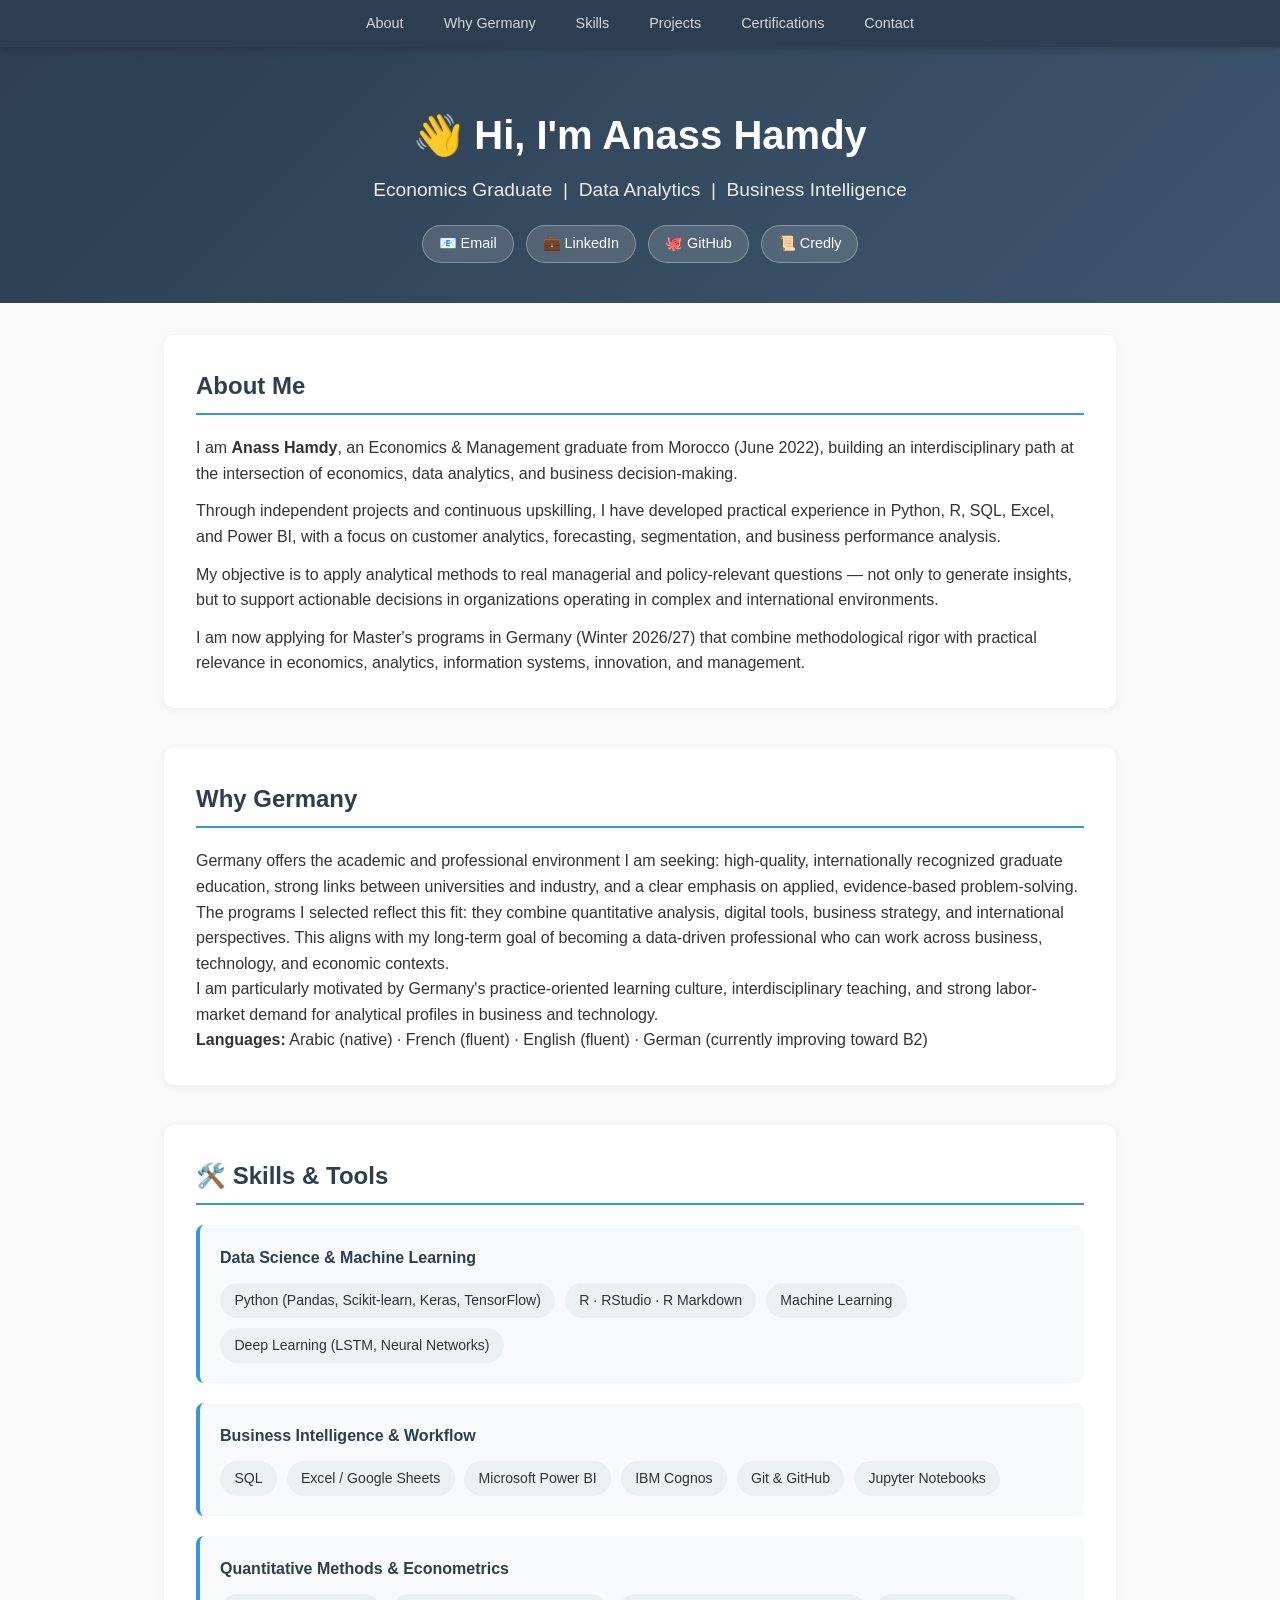
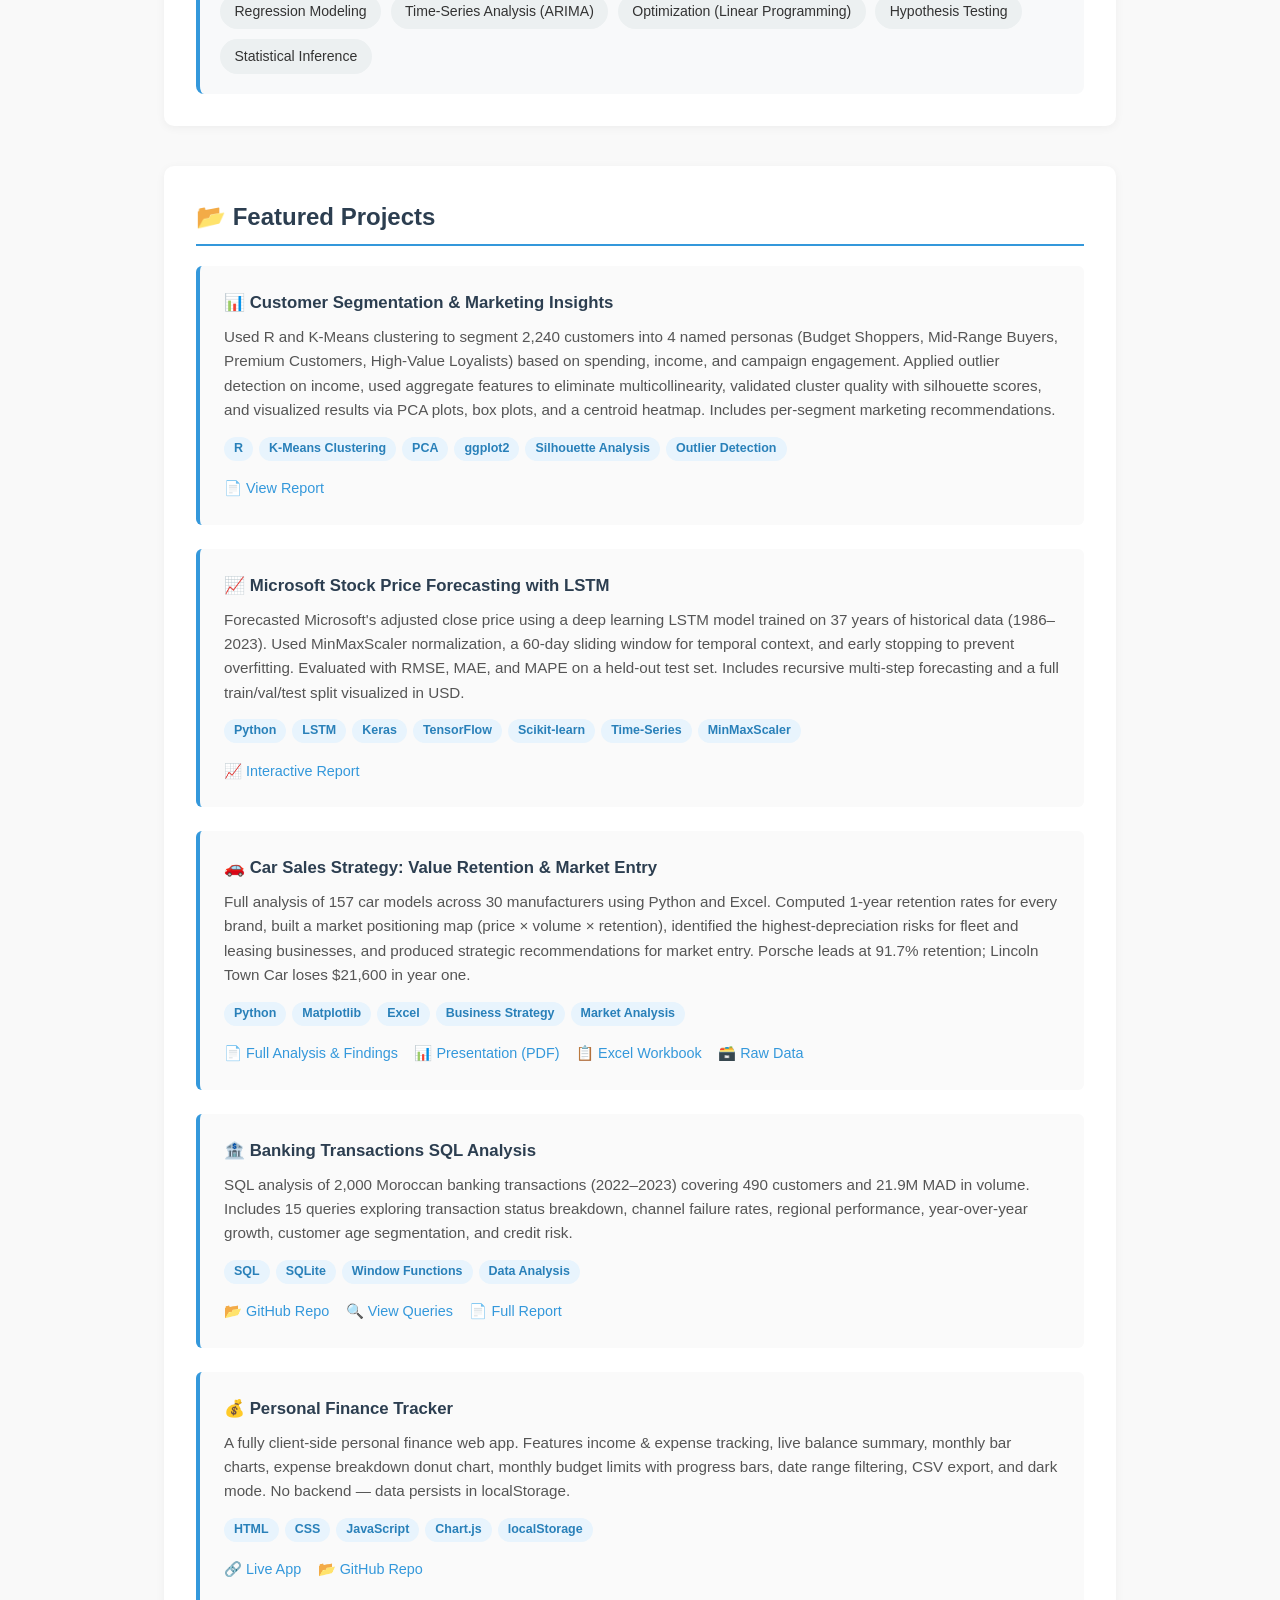
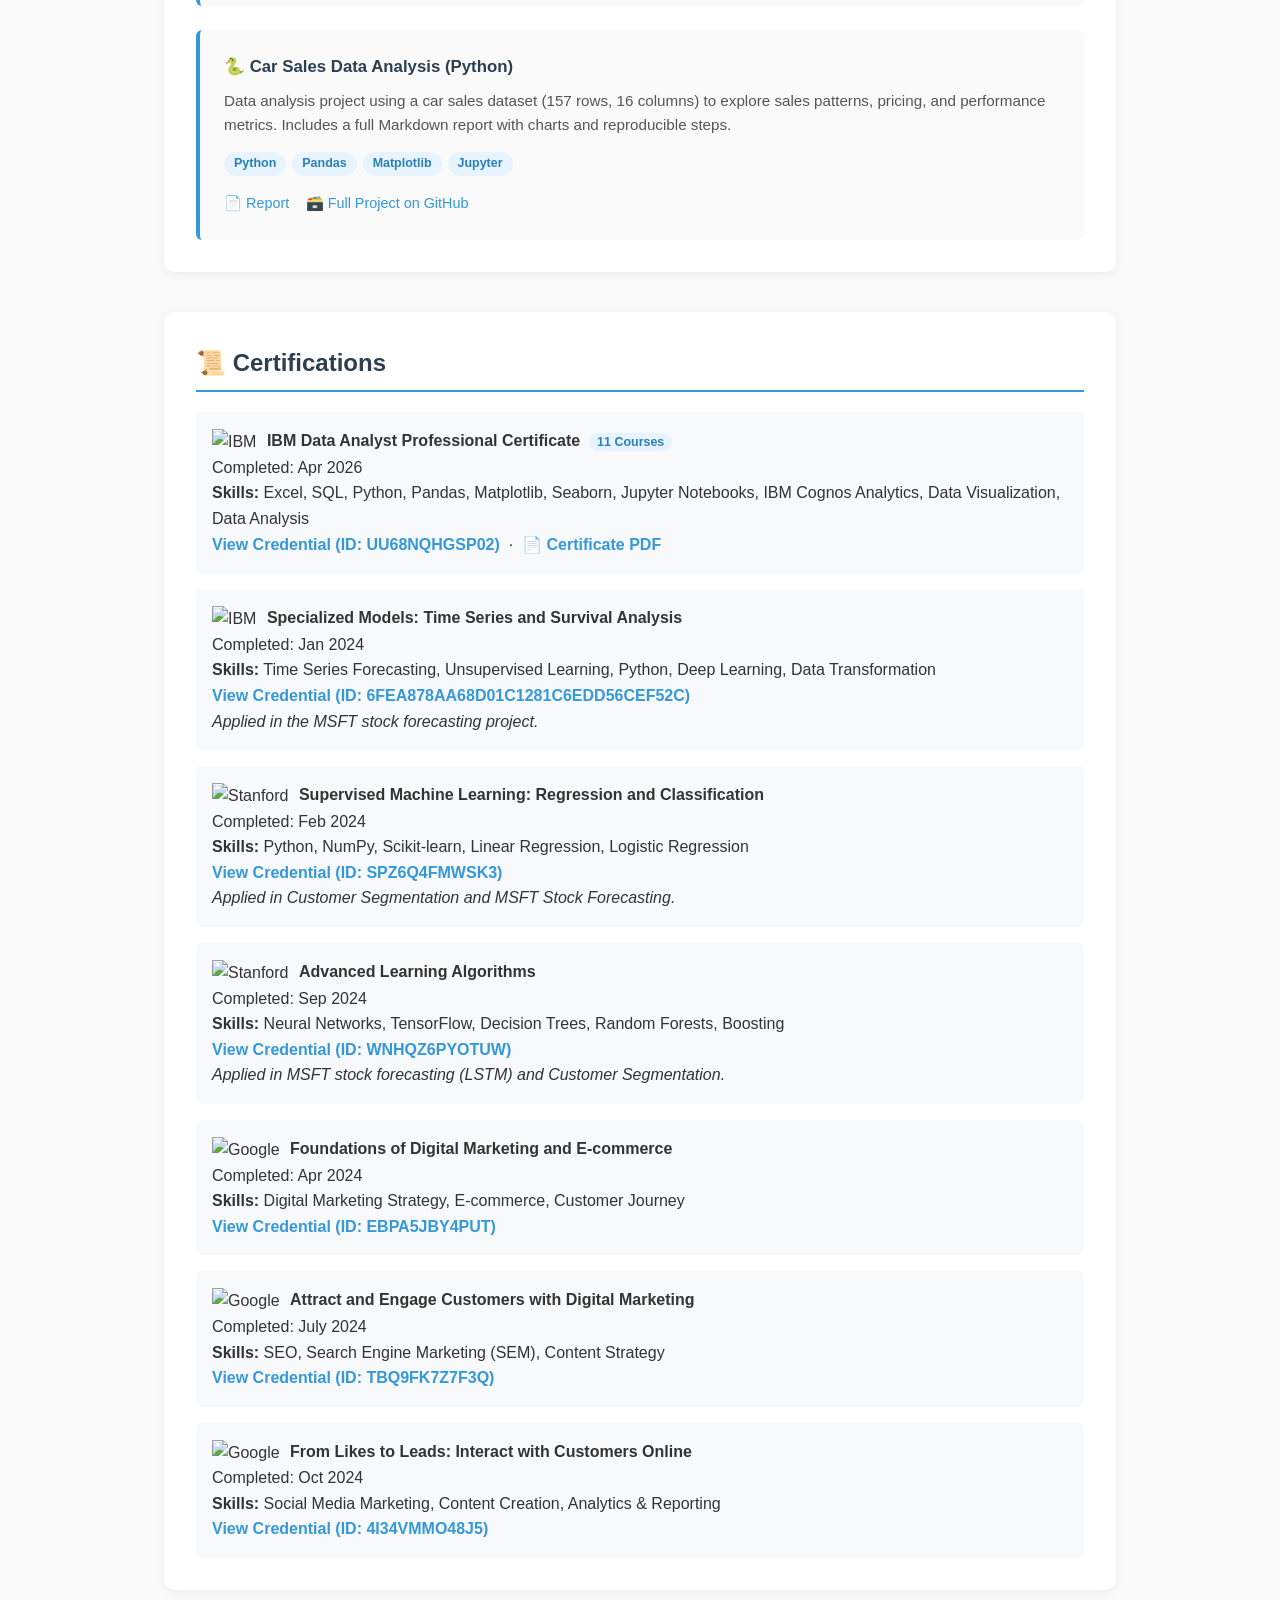
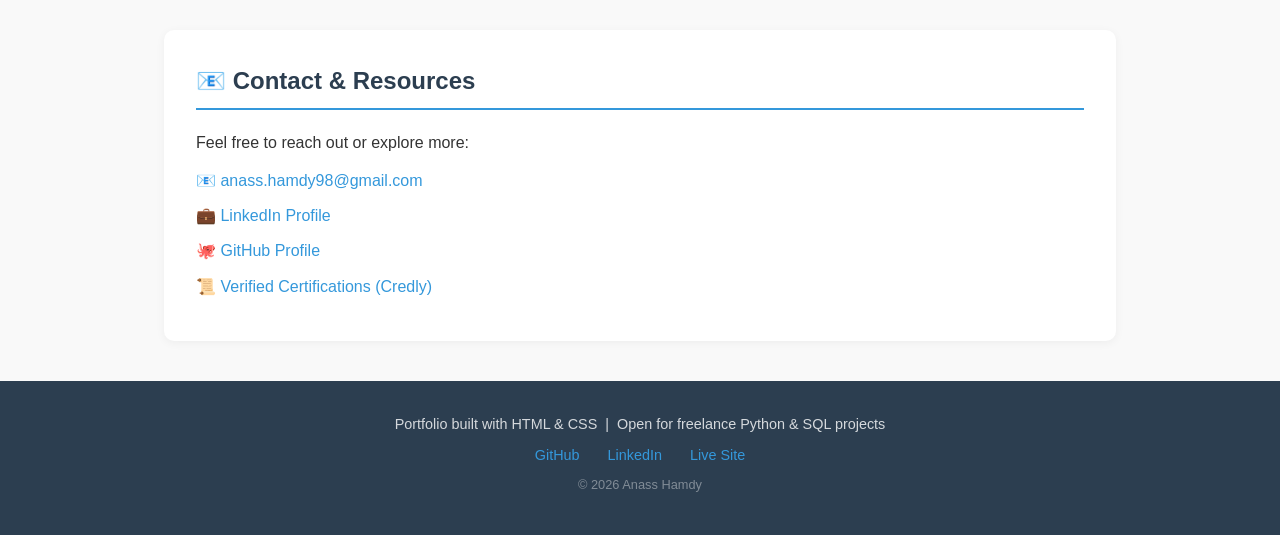
==== index.html @ fa94d21e "Add files via upload" ====
<!DOCTYPE html>
<html lang="en">
<head>
  <meta charset="UTF-8" />
  <meta name="viewport" content="width=device-width, initial-scale=1.0" />
  <title>Anass Hamdy | Data Analytics Portfolio</title>
  <style>
    :root {
      --primary: #2c3e50;
      --secondary: #3498db;
      --light: #ecf0f1;
      --dark: #2c3e50;
      --accent: #e74c3c;
    }

    * { margin: 0; padding: 0; box-sizing: border-box; }

    body {
      font-family: 'Segoe UI', Tahoma, Geneva, Verdana, sans-serif;
      line-height: 1.6;
      color: #333;
      background-color: #f9f9f9;
    }

    /* ── Navbar ── */
    nav {
      position: sticky;
      top: 0;
      z-index: 100;
      background: var(--primary);
      display: flex;
      justify-content: center;
      gap: 0;
      box-shadow: 0 2px 8px rgba(0,0,0,0.2);
    }

    nav a {
      color: rgba(255,255,255,0.8);
      text-decoration: none;
      padding: 0.75rem 1.25rem;
      font-size: 0.9rem;
      font-weight: 500;
      transition: background 0.2s, color 0.2s;
    }

    nav a:hover {
      background: rgba(255,255,255,0.1);
      color: white;
    }

    @media (max-width: 600px) {
      nav { flex-wrap: wrap; }
      nav a { padding: 0.6rem 0.85rem; font-size: 0.82rem; }
    }

    /* ── Header ── */
    header {
      background: linear-gradient(135deg, #2c3e50, #3d566e);
      color: white;
      text-align: center;
      padding: 3.5rem 1rem 2.5rem;
    }

    header h1 { font-size: 2.5rem; margin-bottom: 0.5rem; }
    header .subtitle { font-size: 1.2rem; opacity: 0.9; margin-bottom: 1.2rem; }

    .header-links { display: flex; justify-content: center; gap: 12px; flex-wrap: wrap; }

    .header-links a {
      color: white;
      text-decoration: none;
      background: rgba(255,255,255,0.15);
      border: 1px solid rgba(255,255,255,0.3);
      padding: 0.4rem 1rem;
      border-radius: 20px;
      font-size: 0.9rem;
      transition: background 0.2s;
    }

    .header-links a:hover { background: rgba(255,255,255,0.28); }

    /* ── Layout ── */
    .container {
      max-width: 1000px;
      margin: 2rem auto;
      padding: 0 1.5rem;
    }

    section {
      margin-bottom: 2.5rem;
      padding: 2rem;
      background: white;
      border-radius: 10px;
      box-shadow: 0 2px 10px rgba(0,0,0,0.05);
    }

    h2 {
      color: var(--primary);
      border-bottom: 2px solid var(--secondary);
      padding-bottom: 0.5rem;
      margin-bottom: 1.25rem;
    }

    /* ── About ── */
    #about p { margin-bottom: 0.75rem; }
    #about p:last-child { margin-bottom: 0; }

    /* ── Skills ── */
    .skill-category {
      margin-bottom: 1.25rem;
      padding: 1.25rem;
      background: #f8f9fa;
      border-radius: 8px;
      border-left: 4px solid var(--secondary);
    }

    .skill-category:last-child { margin-bottom: 0; }

    .skill-category h3 {
      color: var(--dark);
      margin-bottom: 0.75rem;
      font-size: 1rem;
    }

    .skills { display: flex; flex-wrap: wrap; gap: 0.6rem; }

    .skill-tag {
      background: var(--light);
      padding: 0.4rem 0.9rem;
      border-radius: 20px;
      font-size: 0.88rem;
      font-weight: 500;
    }

    /* ── Project Cards ── */
    .project-card {
      background: #fafafa;
      padding: 1.5rem;
      border-left: 4px solid var(--secondary);
      margin-bottom: 1.5rem;
      border-radius: 6px;
      transition: box-shadow 0.2s;
    }

    .project-card:last-child { margin-bottom: 0; }
    .project-card:hover { box-shadow: 0 4px 16px rgba(52,152,219,0.12); }

    .project-card h3 { color: var(--dark); margin-bottom: 0.5rem; font-size: 1.05rem; }
    .project-card p  { margin-bottom: 0.9rem; font-size: 0.95rem; color: #555; }

    .tech-tags { display: flex; flex-wrap: wrap; gap: 6px; margin-bottom: 0.9rem; }

    .tech-tag {
      background: #e8f4fd;
      color: #2980b9;
      padding: 2px 10px;
      border-radius: 12px;
      font-size: 0.78rem;
      font-weight: 600;
    }

    .project-links a {
      color: var(--secondary);
      text-decoration: none;
      font-size: 0.9rem;
      font-weight: 500;
      margin-right: 12px;
    }

    .project-links a:hover { text-decoration: underline; }

    /* ── Certifications ── */
    .cert-list { list-style: none; }

    .cert-list li {
      margin-bottom: 1rem;
      padding: 1rem;
      background: #f8f9fa;
      border-radius: 6px;
    }

    .cert-list li:last-child { margin-bottom: 0; }

    .cert-list a {
      color: var(--secondary);
      text-decoration: none;
      font-weight: 600;
    }

    .cert-list a:hover { text-decoration: underline; }

    /* ── Contact ── */
    #contact ul { list-style: none; margin-top: 0.75rem; }
    #contact ul li { margin-bottom: 0.6rem; }
    #contact ul li a { color: var(--secondary); text-decoration: none; font-weight: 500; }
    #contact ul li a:hover { text-decoration: underline; }

    /* ── Footer ── */
    footer {
      text-align: center;
      padding: 2rem;
      background: var(--dark);
      color: rgba(255,255,255,0.8);
      margin-top: 1rem;
      font-size: 0.9rem;
    }

    footer p { margin-bottom: 0.5rem; }

    footer a {
      color: var(--secondary);
      text-decoration: none;
      margin: 0 0.75rem;
    }

    footer a:hover { text-decoration: underline; }

    @media (max-width: 768px) {
      header h1 { font-size: 2rem; }
      .container { padding: 0 1rem; }
    }
  </style>
</head>
<body>

  <!-- Sticky Navigation -->
  <nav>
    <a href="#about">About</a>
    <a href="#why-germany">Why Germany</a>
    <a href="#skills">Skills</a>
    <a href="#projects">Projects</a>
    <a href="#certifications">Certifications</a>
    <a href="#contact">Contact</a>
  </nav>

  <!-- Header -->
  <header>
    <h1>👋 Hi, I'm Anass Hamdy</h1>
    <p class="subtitle">Economics Graduate &nbsp;|&nbsp; Data Analytics &nbsp;|&nbsp; Business Intelligence</p>
    <div class="header-links">
      <a href="mailto:anass.hamdy98@gmail.com">📧 Email</a>
      <a href="https://www.linkedin.com/in/anass-hamdy-8b7a4a220/" target="_blank">💼 LinkedIn</a>
      <a href="https://github.com/Anass2024" target="_blank">🐙 GitHub</a>
      <a href="https://www.credly.com/users/anass-hamdy" target="_blank">📜 Credly</a>
    </div>
  </header>

  <div class="container">

    <!-- About -->
    <section id="about">
      <h2>About Me</h2>
      <p>I am <strong>Anass Hamdy</strong>, an Economics &amp; Management graduate from Morocco (June 2022), building an interdisciplinary path at the intersection of economics, data analytics, and business decision-making.</p>
      <p>Through independent projects and continuous upskilling, I have developed practical experience in Python, R, SQL, Excel, and Power BI, with a focus on customer analytics, forecasting, segmentation, and business performance analysis.</p>
      <p>My objective is to apply analytical methods to real managerial and policy-relevant questions — not only to generate insights, but to support actionable decisions in organizations operating in complex and international environments.</p>
      <p>I am now applying for Master's programs in Germany (Winter 2026/27) that combine methodological rigor with practical relevance in economics, analytics, information systems, innovation, and management.</p>
    </section>

    <!-- Why Germany -->
    <section id="why-germany">
      <h2>Why Germany</h2>
      <p>Germany offers the academic and professional environment I am seeking: high-quality, internationally recognized graduate education, strong links between universities and industry, and a clear emphasis on applied, evidence-based problem-solving.</p>
      <p>The programs I selected reflect this fit: they combine quantitative analysis, digital tools, business strategy, and international perspectives. This aligns with my long-term goal of becoming a data-driven professional who can work across business, technology, and economic contexts.</p>
      <p>I am particularly motivated by Germany's practice-oriented learning culture, interdisciplinary teaching, and strong labor-market demand for analytical profiles in business and technology.</p>
      <p><strong>Languages:</strong> Arabic (native) · French (fluent) · English (fluent) · German (currently improving toward B2)</p>
    </section>

    <!-- Skills -->
    <section id="skills">
      <h2>🛠️ Skills & Tools</h2>

      <div class="skill-category">
        <h3>Data Science & Machine Learning</h3>
        <div class="skills">
          <span class="skill-tag">Python (Pandas, Scikit-learn, Keras, TensorFlow)</span>
          <span class="skill-tag">R · RStudio · R Markdown</span>
          <span class="skill-tag">Machine Learning</span>
          <span class="skill-tag">Deep Learning (LSTM, Neural Networks)</span>
        </div>
      </div>

      <div class="skill-category">
        <h3>Business Intelligence & Workflow</h3>
        <div class="skills">
          <span class="skill-tag">SQL</span>
          <span class="skill-tag">Excel / Google Sheets</span>
          <span class="skill-tag">Microsoft Power BI</span>
          <span class="skill-tag">IBM Cognos</span>
          <span class="skill-tag">Git & GitHub</span>
          <span class="skill-tag">Jupyter Notebooks</span>
        </div>
      </div>

      <div class="skill-category">
        <h3>Quantitative Methods & Econometrics</h3>
        <div class="skills">
          <span class="skill-tag">Regression Modeling</span>
          <span class="skill-tag">Time-Series Analysis (ARIMA)</span>
          <span class="skill-tag">Optimization (Linear Programming)</span>
          <span class="skill-tag">Hypothesis Testing</span>
          <span class="skill-tag">Statistical Inference</span>
        </div>
      </div>
    </section>

    <!-- Projects -->
    <section id="projects">
      <h2>📂 Featured Projects</h2>

      <div class="project-card">
        <h3>📊 Customer Segmentation & Marketing Insights</h3>
        <p>Used R and K-Means clustering to segment 2,240 customers into 4 named personas (Budget Shoppers, Mid-Range Buyers, Premium Customers, High-Value Loyalists) based on spending, income, and campaign engagement. Applied outlier detection on income, used aggregate features to eliminate multicollinearity, validated cluster quality with silhouette scores, and visualized results via PCA plots, box plots, and a centroid heatmap. Includes per-segment marketing recommendations.</p>
        <div class="tech-tags">
          <span class="tech-tag">R</span>
          <span class="tech-tag">K-Means Clustering</span>
          <span class="tech-tag">PCA</span>
          <span class="tech-tag">ggplot2</span>
          <span class="tech-tag">Silhouette Analysis</span>
          <span class="tech-tag">Outlier Detection</span>
        </div>
        <div class="project-links">
          <a href="projects/customer_segmentation/customer_segmentation_Report.pdf" target="_blank">📄 View Report</a>
        </div>
      </div>

      <div class="project-card">
        <h3>📈 Microsoft Stock Price Forecasting with LSTM</h3>
        <p>Forecasted Microsoft's adjusted close price using a deep learning LSTM model trained on 37 years of historical data (1986–2023). Used MinMaxScaler normalization, a 60-day sliding window for temporal context, and early stopping to prevent overfitting. Evaluated with RMSE, MAE, and MAPE on a held-out test set. Includes recursive multi-step forecasting and a full train/val/test split visualized in USD.</p>
        <div class="tech-tags">
          <span class="tech-tag">Python</span>
          <span class="tech-tag">LSTM</span>
          <span class="tech-tag">Keras</span>
          <span class="tech-tag">TensorFlow</span>
          <span class="tech-tag">Scikit-learn</span>
          <span class="tech-tag">Time-Series</span>
          <span class="tech-tag">MinMaxScaler</span>
        </div>
        <div class="project-links">
          <a href="projects/msft_analysis/MSFT.html" target="_blank">📈 Interactive Report</a>
        </div>
      </div>

      <div class="project-card">
        <h3>🚗 Car Sales Strategy: Value Retention & Market Entry</h3>
        <p>Full analysis of 157 car models across 30 manufacturers using Python and Excel. Computed 1-year retention rates for every brand, built a market positioning map (price × volume × retention), identified the highest-depreciation risks for fleet and leasing businesses, and produced strategic recommendations for market entry. Porsche leads at 91.7% retention; Lincoln Town Car loses $21,600 in year one.</p>
        <div class="tech-tags">
          <span class="tech-tag">Python</span>
          <span class="tech-tag">Matplotlib</span>
          <span class="tech-tag">Excel</span>
          <span class="tech-tag">Business Strategy</span>
          <span class="tech-tag">Market Analysis</span>
        </div>
        <div class="project-links">
          <a href="projects/car_sales_analysis/index.html" target="_blank">📄 Full Analysis & Findings</a>
          <a href="projects/car_sales_analysis/Car_sales_analysis.pdf" target="_blank">📊 Presentation (PDF)</a>
          <a href="projects/car_sales_analysis/Car_sales_analysis.xlsx" target="_blank">📋 Excel Workbook</a>
          <a href="projects/car_sales_analysis/Car_sales_row_data.csv" target="_blank">🗃️ Raw Data</a>
        </div>
      </div>

      <div class="project-card">
        <h3>🏦 Banking Transactions SQL Analysis</h3>
        <p>SQL analysis of 2,000 Moroccan banking transactions (2022–2023) covering 490 customers and 21.9M MAD in volume. Includes 15 queries exploring transaction status breakdown, channel failure rates, regional performance, year-over-year growth, customer age segmentation, and credit risk.</p>
        <div class="tech-tags">
          <span class="tech-tag">SQL</span>
          <span class="tech-tag">SQLite</span>
          <span class="tech-tag">Window Functions</span>
          <span class="tech-tag">Data Analysis</span>
        </div>
        <div class="project-links">
          <a href="https://github.com/Anass2024/banking-transactions-sql" target="_blank">📂 GitHub Repo</a>
          <a href="https://github.com/Anass2024/banking-transactions-sql/blob/main/analysis.sql" target="_blank">🔍 View Queries</a>
          <a href="https://github.com/Anass2024/banking-transactions-sql/blob/main/README.md" target="_blank">📄 Full Report</a>
        </div>
      </div>

      <div class="project-card">
        <h3>💰 Personal Finance Tracker</h3>
        <p>A fully client-side personal finance web app. Features income & expense tracking, live balance summary, monthly bar charts, expense breakdown donut chart, monthly budget limits with progress bars, date range filtering, CSV export, and dark mode. No backend — data persists in localStorage.</p>
        <div class="tech-tags">
          <span class="tech-tag">HTML</span>
          <span class="tech-tag">CSS</span>
          <span class="tech-tag">JavaScript</span>
          <span class="tech-tag">Chart.js</span>
          <span class="tech-tag">localStorage</span>
        </div>
        <div class="project-links">
          <a href="https://anass2024.github.io/finance-tracker/" target="_blank">🔗 Live App</a>
          <a href="https://github.com/Anass2024/finance-tracker" target="_blank">📂 GitHub Repo</a>
        </div>
      </div>

      <div class="project-card">
        <h3>🐍 Car Sales Data Analysis (Python)</h3>
        <p>Data analysis project using a car sales dataset (157 rows, 16 columns) to explore sales patterns, pricing, and performance metrics. Includes a full Markdown report with charts and reproducible steps.</p>
        <div class="tech-tags">
          <span class="tech-tag">Python</span>
          <span class="tech-tag">Pandas</span>
          <span class="tech-tag">Matplotlib</span>
          <span class="tech-tag">Jupyter</span>
        </div>
        <div class="project-links">
          <a href="projects/python_car_sales_analysis/index.html" target="_blank">📄 Report</a>
          <a href="https://github.com/Anass2024/anass24.github.io/tree/main/projects/python_car_sales_analysis" target="_blank">🗃️ Full Project on GitHub</a>
        </div>
      </div>

    </section>

    <!-- Certifications -->
    <section id="certifications">
      <h2>📜 Certifications</h2>
      <ul class="cert-list">
        <li>
          <img src="https://img.shields.io/badge/IBM-0066CC?logo=ibm&logoColor=white" alt="IBM" style="height:1.2em; margin-right:6px; vertical-align:middle;">
          <strong>IBM Data Analyst Professional Certificate</strong> &nbsp;<span style="background:#e8f4fd;color:#2980b9;padding:2px 8px;border-radius:10px;font-size:0.78rem;font-weight:600;">11 Courses</span><br>
          Completed: Apr 2026<br>
          <p><strong>Skills:</strong> Excel, SQL, Python, Pandas, Matplotlib, Seaborn, Jupyter Notebooks, IBM Cognos Analytics, Data Visualization, Data Analysis</p>
          <a href="https://coursera.org/share/d920015b3f45169865b8ab2b65a5bfaa" target="_blank">View Credential (ID: UU68NQHGSP02)</a>
          &nbsp;·&nbsp;
          <a href="IBM_Data_Analyst.pdf" target="_blank">📄 Certificate PDF</a>
        </li>
        <li>
          <img src="https://img.shields.io/badge/IBM-0066CC?logo=ibm&logoColor=white" alt="IBM" style="height:1.2em; margin-right:6px; vertical-align:middle;">
          <strong>Specialized Models: Time Series and Survival Analysis</strong><br>
          Completed: Jan 2024<br>
          <p><strong>Skills:</strong> Time Series Forecasting, Unsupervised Learning, Python, Deep Learning, Data Transformation</p>
          <a href="https://coursera.org/share/6fea878aa68d01c1281c6edd56cef52c" target="_blank">View Credential (ID: 6FEA878AA68D01C1281C6EDD56CEF52C)</a><br>
          <em>Applied in the MSFT stock forecasting project.</em>
        </li>
        <li>
          <img src="https://img.shields.io/badge/Stanford-8C1515?logo=stanford&logoColor=white" alt="Stanford" style="height:1.2em; margin-right:6px; vertical-align:middle;">
          <strong>Supervised Machine Learning: Regression and Classification</strong><br>
          Completed: Feb 2024<br>
          <p><strong>Skills:</strong> Python, NumPy, Scikit-learn, Linear Regression, Logistic Regression</p>
          <a href="https://www.coursera.org/account/accomplishments/verify/SPZ6Q4FMWSK3" target="_blank">View Credential (ID: SPZ6Q4FMWSK3)</a><br>
          <em>Applied in Customer Segmentation and MSFT Stock Forecasting.</em>
        </li>
        <li>
          <img src="https://img.shields.io/badge/Stanford-8C1515?logo=stanford&logoColor=white" alt="Stanford" style="height:1.2em; margin-right:6px; vertical-align:middle;">
          <strong>Advanced Learning Algorithms</strong><br>
          Completed: Sep 2024<br>
          <p><strong>Skills:</strong> Neural Networks, TensorFlow, Decision Trees, Random Forests, Boosting</p>
          <a href="https://coursera.org/share/4c1da26176b7e40f3df6aa845d9d8bc0" target="_blank">View Credential (ID: WNHQZ6PYOTUW)</a><br>
          <em>Applied in MSFT stock forecasting (LSTM) and Customer Segmentation.</em>
        </li>
        <li>
          <img src="https://img.shields.io/badge/Google-4285F4?logo=google&logoColor=white" alt="Google" style="height:1.2em; margin-right:6px; vertical-align:middle;">
          <strong>Foundations of Digital Marketing and E-commerce</strong><br>
          Completed: Apr 2024<br>
          <p><strong>Skills:</strong> Digital Marketing Strategy, E-commerce, Customer Journey</p>
          <a href="https://coursera.org/share/13bfe3aa47d39b989f2d22073ba25193" target="_blank">View Credential (ID: EBPA5JBY4PUT)</a>
        </li>
        <li>
          <img src="https://img.shields.io/badge/Google-4285F4?logo=google&logoColor=white" alt="Google" style="height:1.2em; margin-right:6px; vertical-align:middle;">
          <strong>Attract and Engage Customers with Digital Marketing</strong><br>
          Completed: July 2024<br>
          <p><strong>Skills:</strong> SEO, Search Engine Marketing (SEM), Content Strategy</p>
          <a href="https://coursera.org/share/f194e6b94837c382b75a00d877c2207b" target="_blank">View Credential (ID: TBQ9FK7Z7F3Q)</a>
        </li>
        <li>
          <img src="https://img.shields.io/badge/Google-4285F4?logo=google&logoColor=white" alt="Google" style="height:1.2em; margin-right:6px; vertical-align:middle;">
          <strong>From Likes to Leads: Interact with Customers Online</strong><br>
          Completed: Oct 2024<br>
          <p><strong>Skills:</strong> Social Media Marketing, Content Creation, Analytics & Reporting</p>
          <a href="https://coursera.org/share/9cf52bf22348e28fc6b46e020c7e3a4f" target="_blank">View Credential (ID: 4I34VMMO48J5)</a>
        </li>
      </ul>
    </section>

    <!-- Contact -->
    <section id="contact">
      <h2>📧 Contact & Resources</h2>
      <p>Feel free to reach out or explore more:</p>
      <ul>
        <li>📧 <a href="mailto:anass.hamdy98@gmail.com">anass.hamdy98@gmail.com</a></li>
        <li>💼 <a href="https://www.linkedin.com/in/anass-hamdy-8b7a4a220/" target="_blank">LinkedIn Profile</a></li>
        <li>🐙 <a href="https://github.com/Anass2024" target="_blank">GitHub Profile</a></li>
        <li>📜 <a href="https://www.credly.com/users/anass-hamdy" target="_blank">Verified Certifications (Credly)</a></li>
      </ul>
    </section>

  </div>

  <footer>
    <p>Portfolio built with HTML & CSS &nbsp;|&nbsp; Open for freelance Python & SQL projects</p>
    <p>
      <a href="https://github.com/Anass2024?tab=repositories" target="_blank">GitHub</a>
      <a href="https://www.linkedin.com/in/anass-hamdy-8b7a4a220/" target="_blank">LinkedIn</a>
      <a href="https://anass2024.github.io/anass24.github.io/" target="_blank">Live Site</a>
    </p>
    <p style="margin-top:0.5rem; opacity:0.5; font-size:0.8rem;">&copy; 2026 Anass Hamdy</p>
  </footer>

</body>
</html>
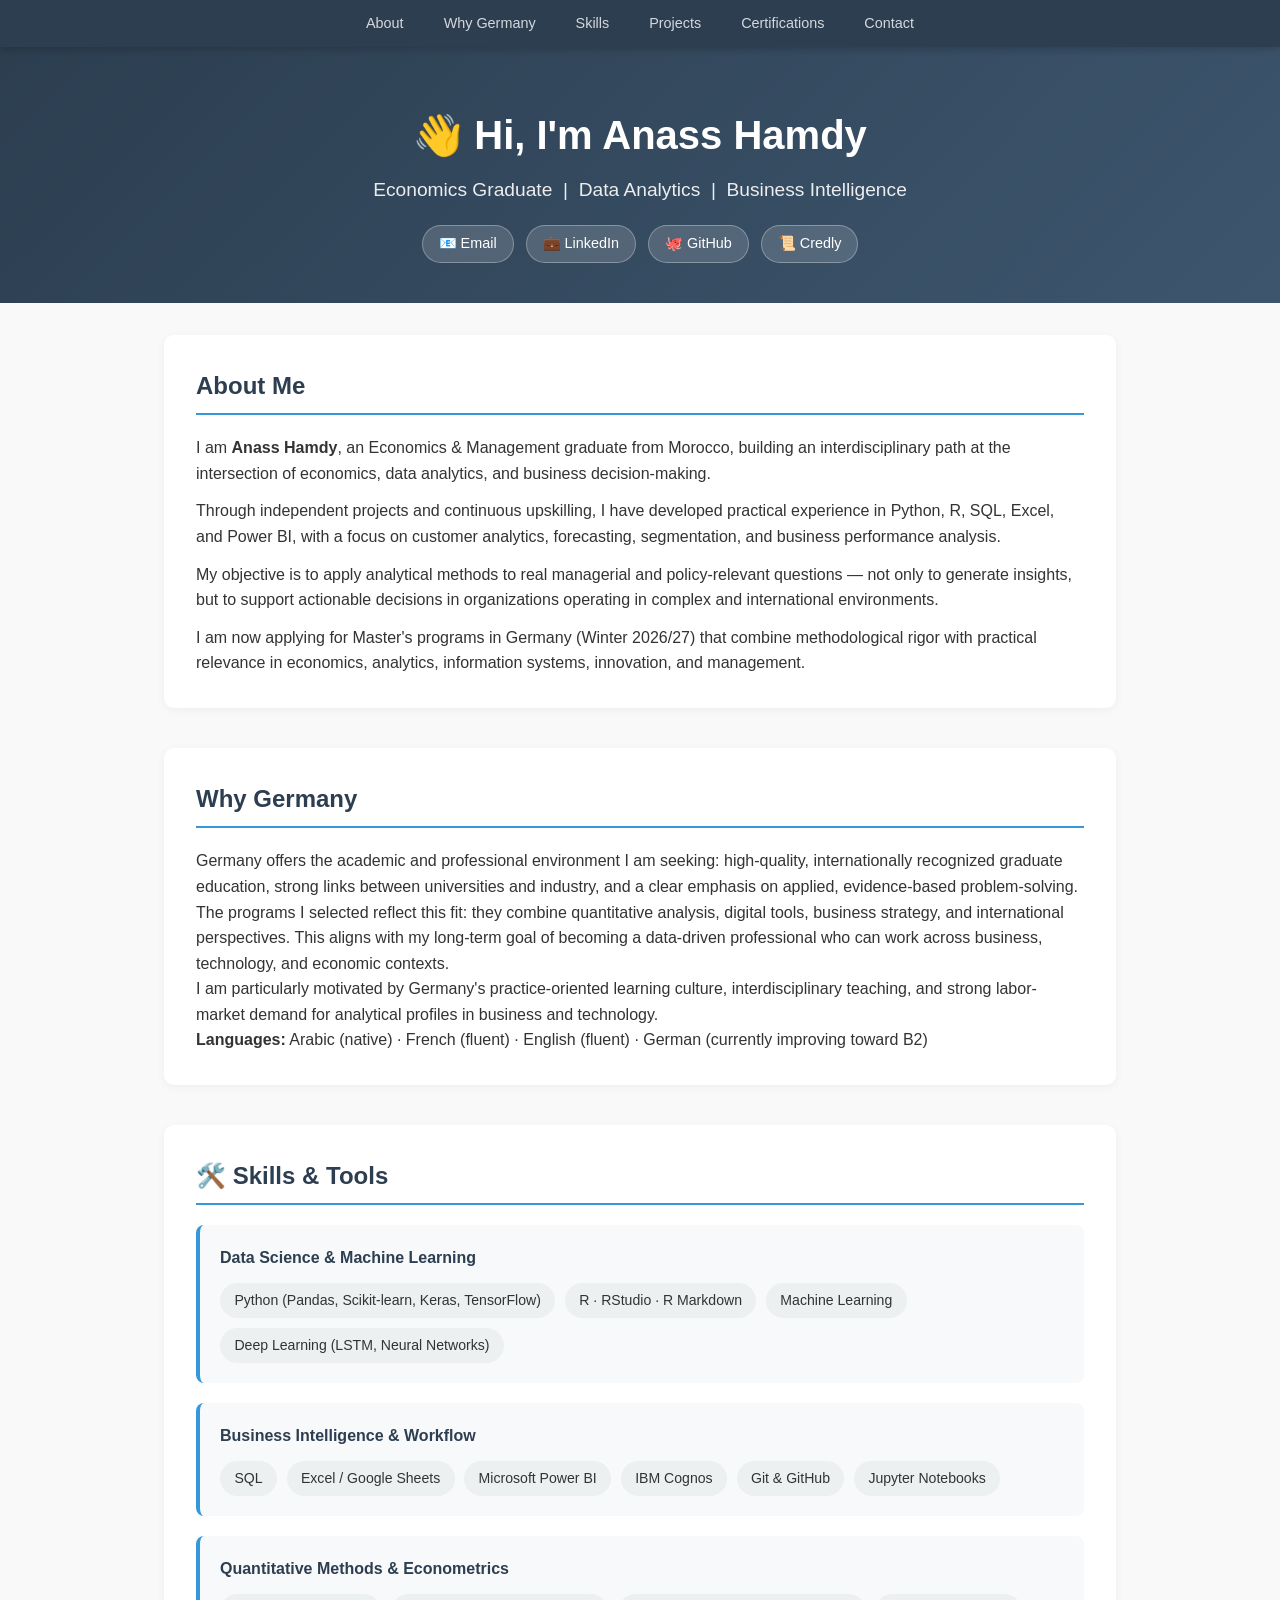
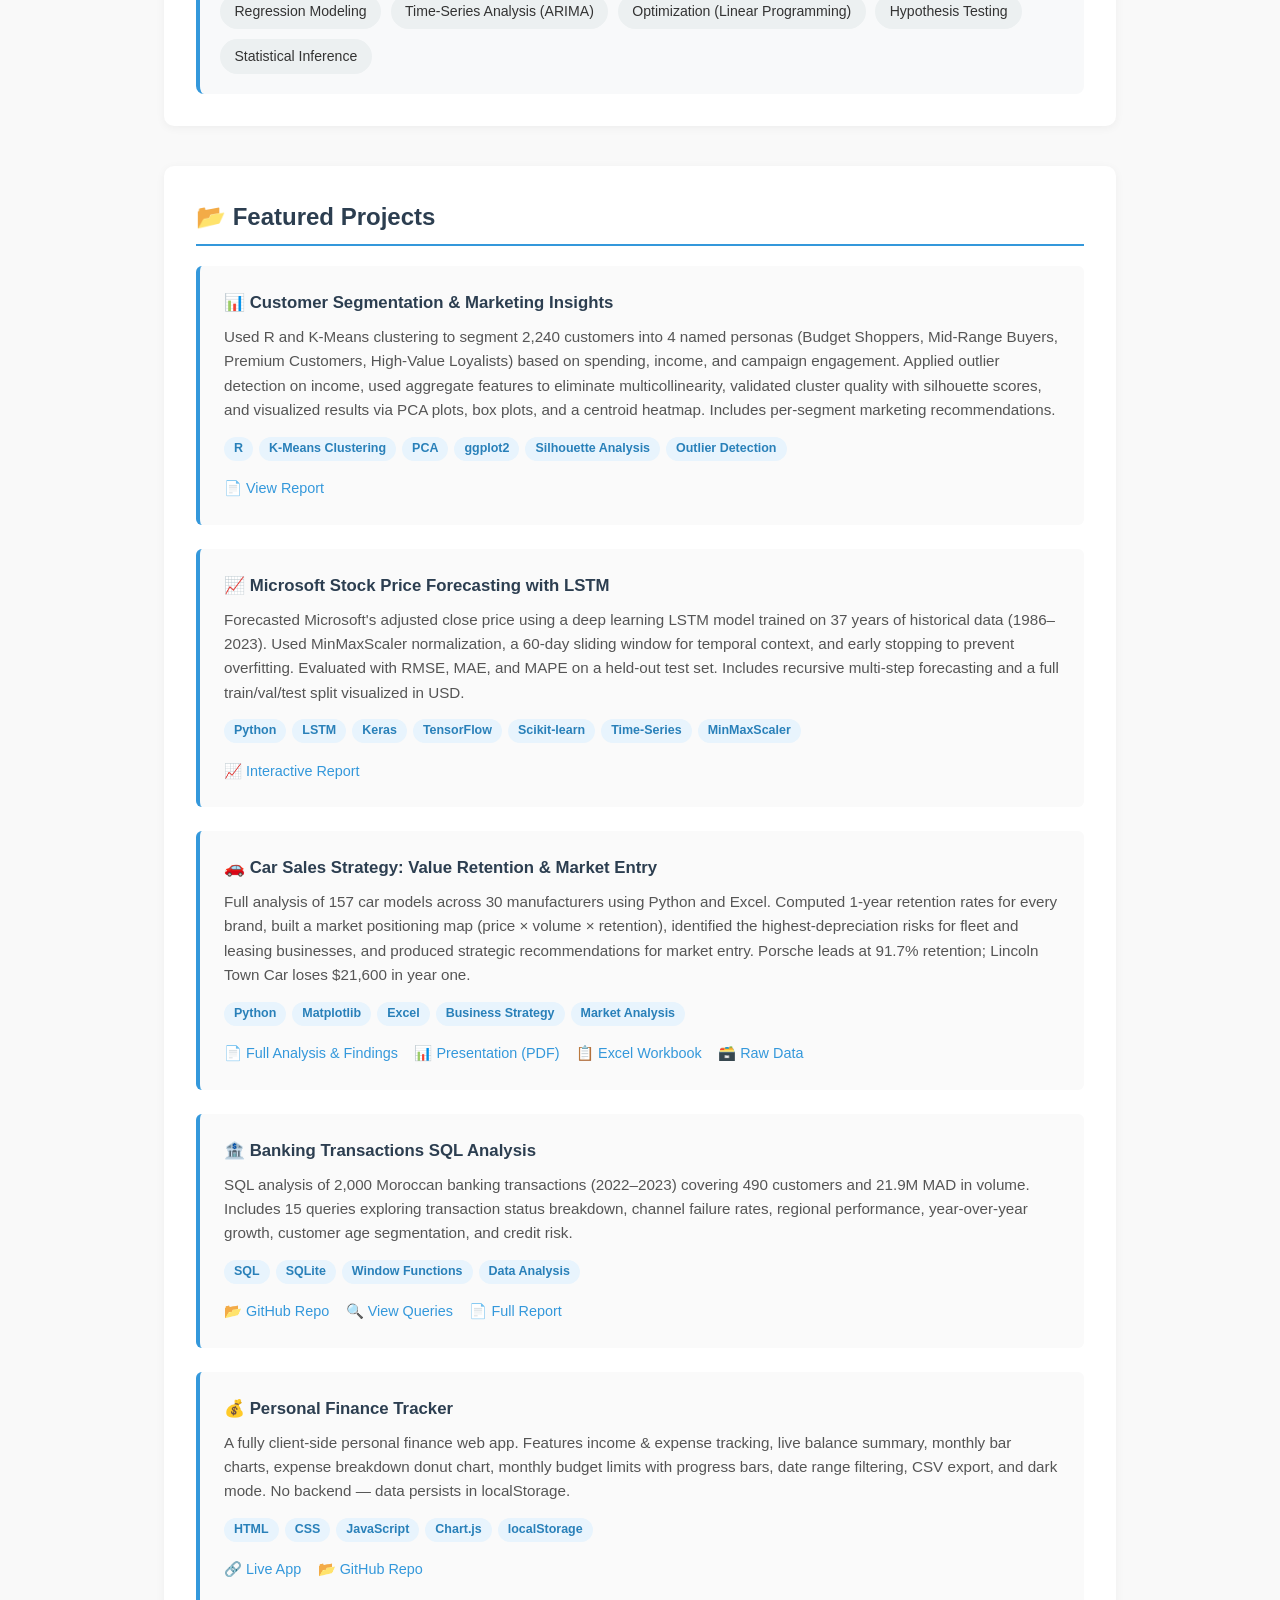
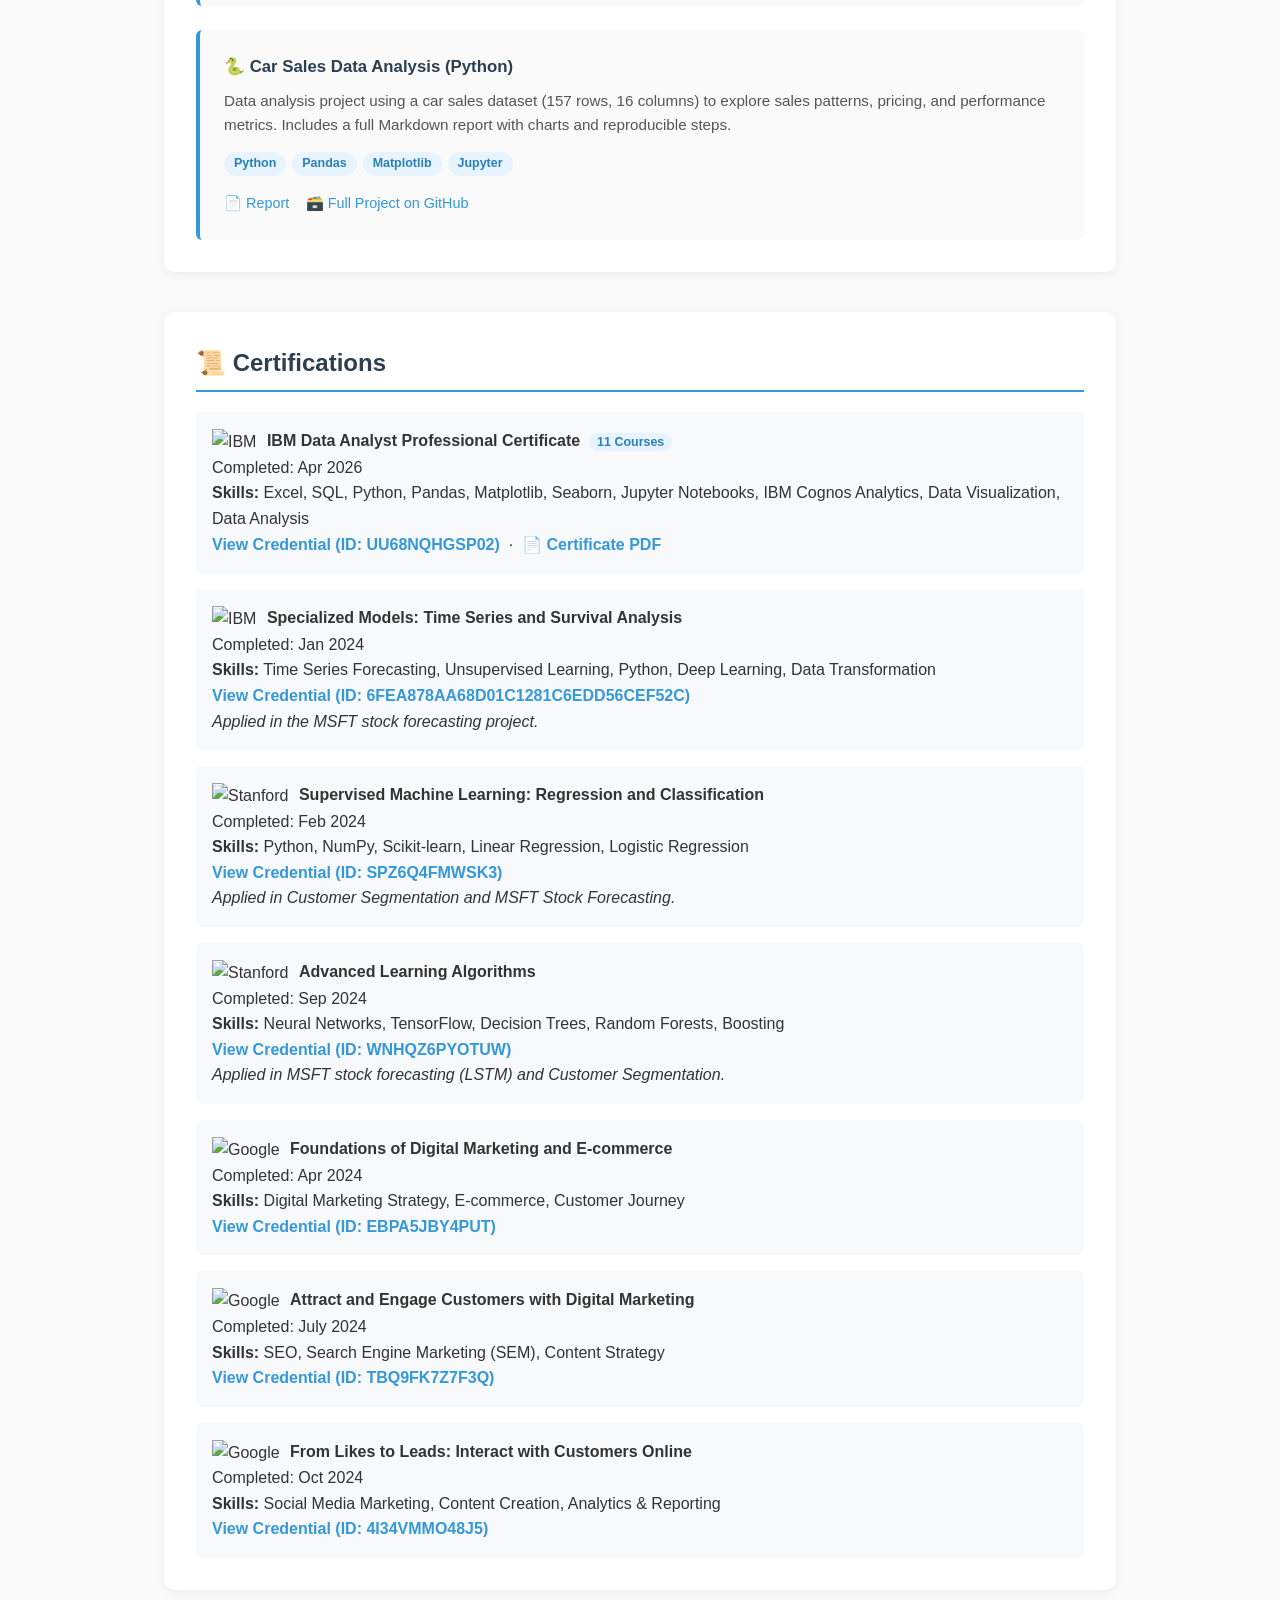
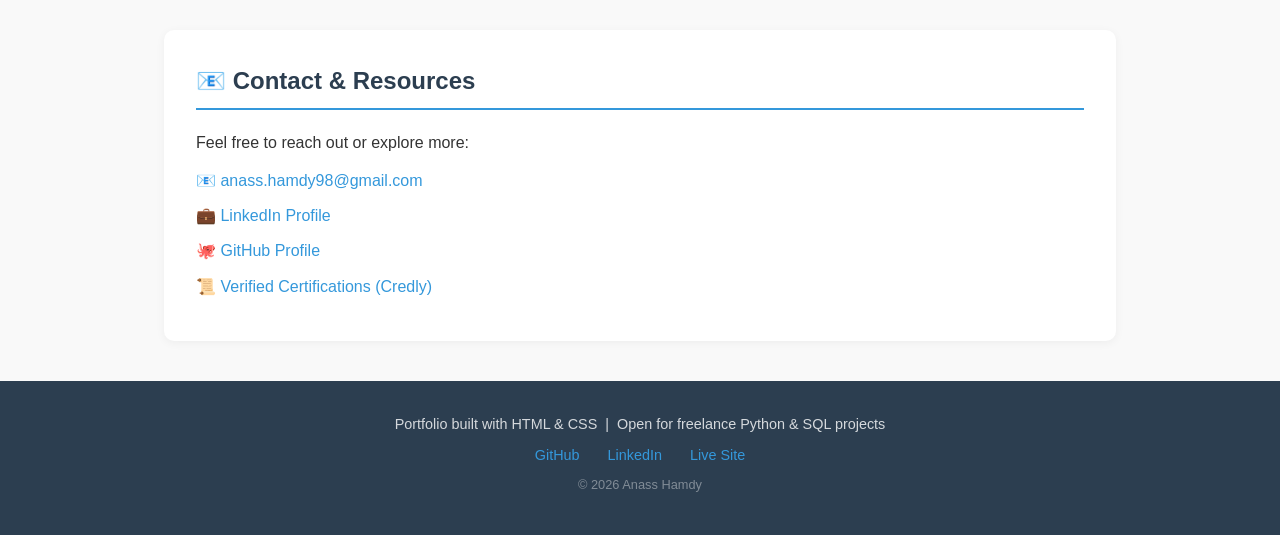
==== commit 524b5057: "Remove graduation date from About Me section" ====
--- a/index.html
+++ b/index.html
@@ -250,7 +250,7 @@
     <!-- About -->
     <section id="about">
       <h2>About Me</h2>
-      <p>I am <strong>Anass Hamdy</strong>, an Economics &amp; Management graduate from Morocco (June 2022), building an interdisciplinary path at the intersection of economics, data analytics, and business decision-making.</p>
+      <p>I am <strong>Anass Hamdy</strong>, an Economics &amp; Management graduate from Morocco, building an interdisciplinary path at the intersection of economics, data analytics, and business decision-making.</p>
       <p>Through independent projects and continuous upskilling, I have developed practical experience in Python, R, SQL, Excel, and Power BI, with a focus on customer analytics, forecasting, segmentation, and business performance analysis.</p>
       <p>My objective is to apply analytical methods to real managerial and policy-relevant questions — not only to generate insights, but to support actionable decisions in organizations operating in complex and international environments.</p>
       <p>I am now applying for Master's programs in Germany (Winter 2026/27) that combine methodological rigor with practical relevance in economics, analytics, information systems, innovation, and management.</p>
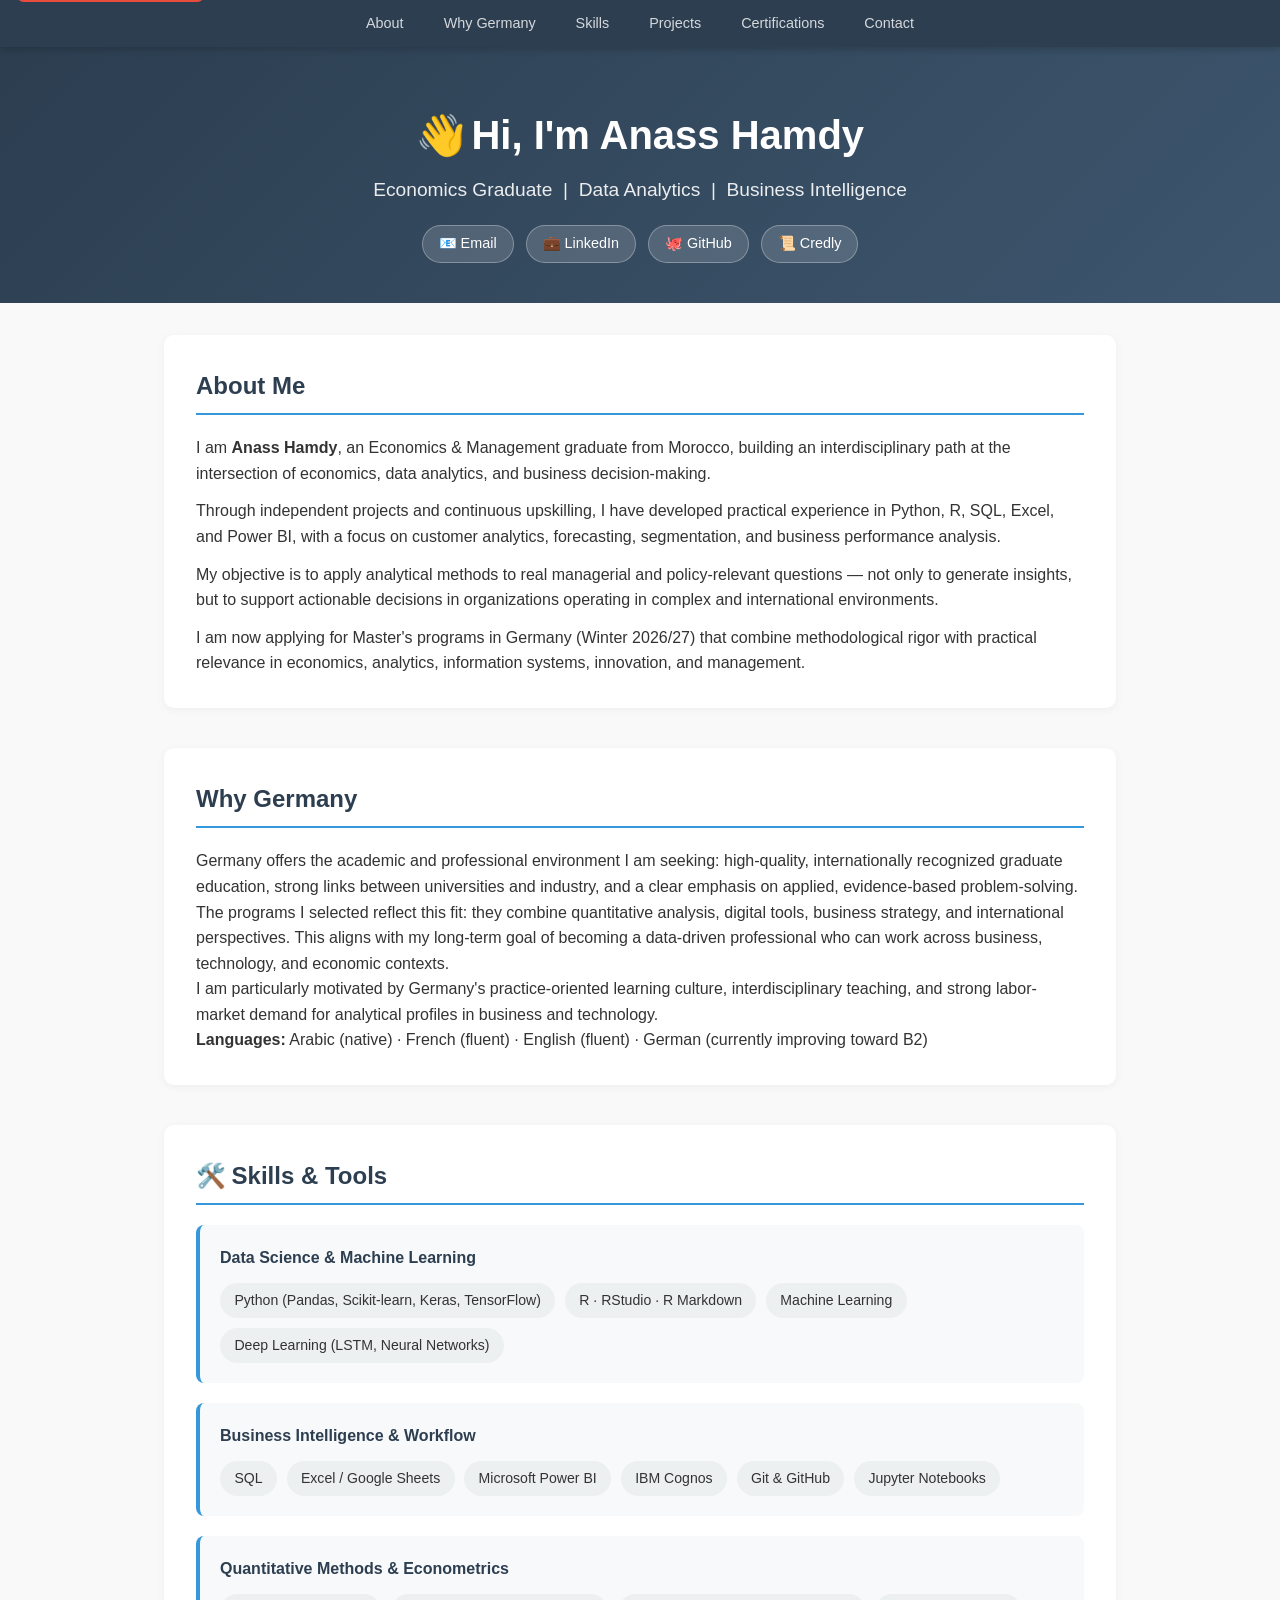
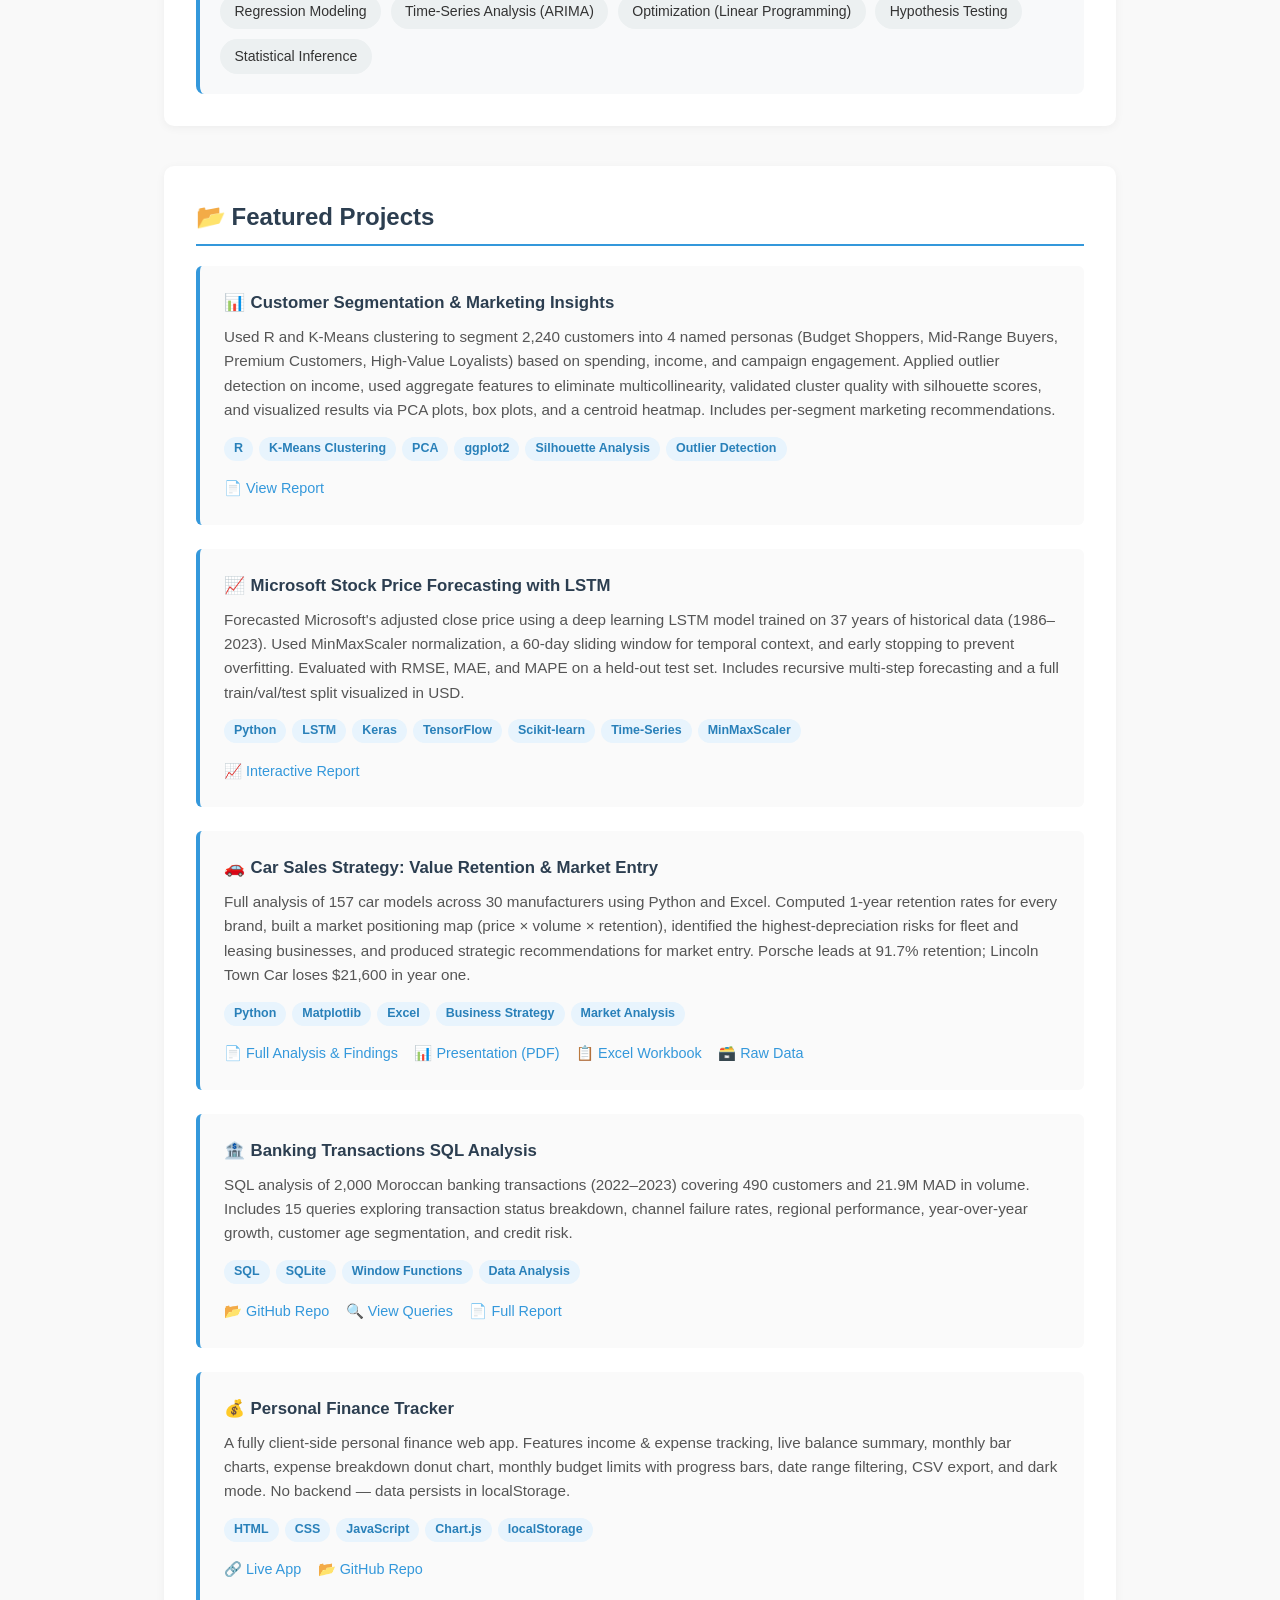
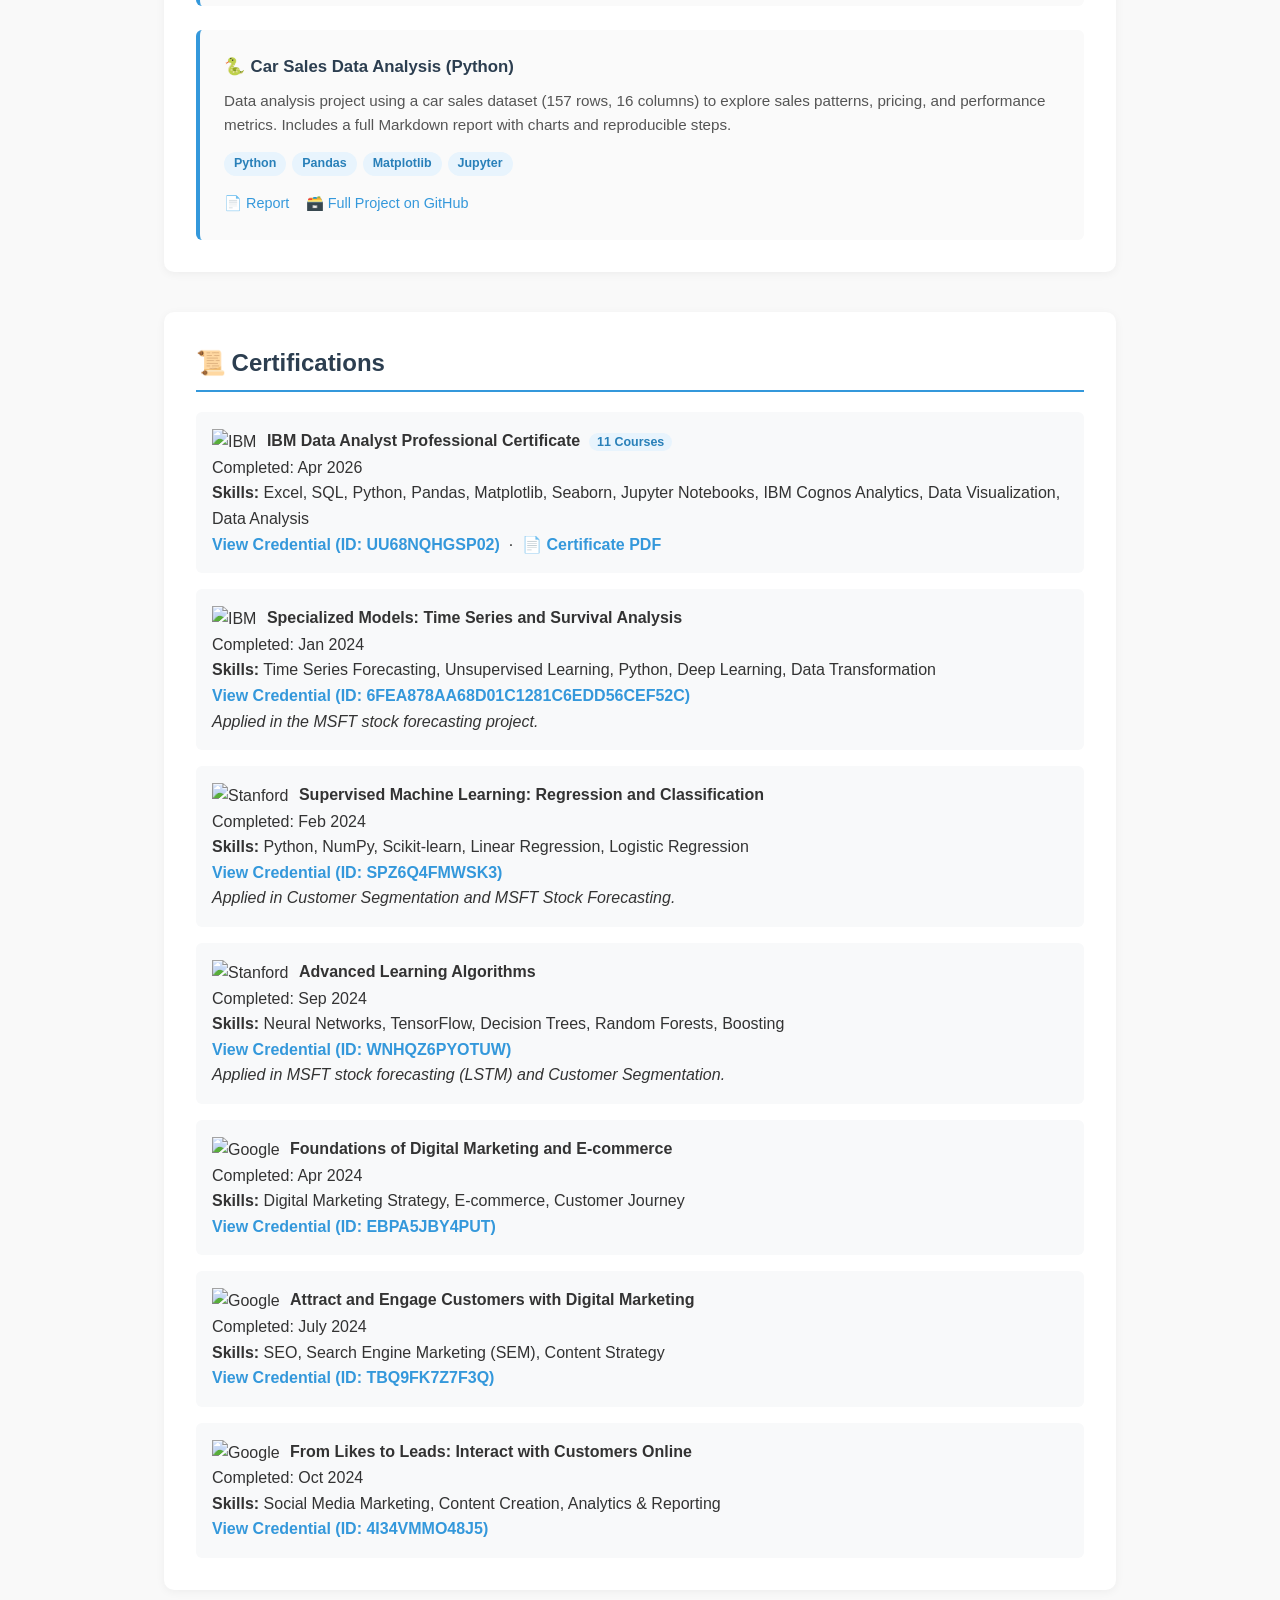
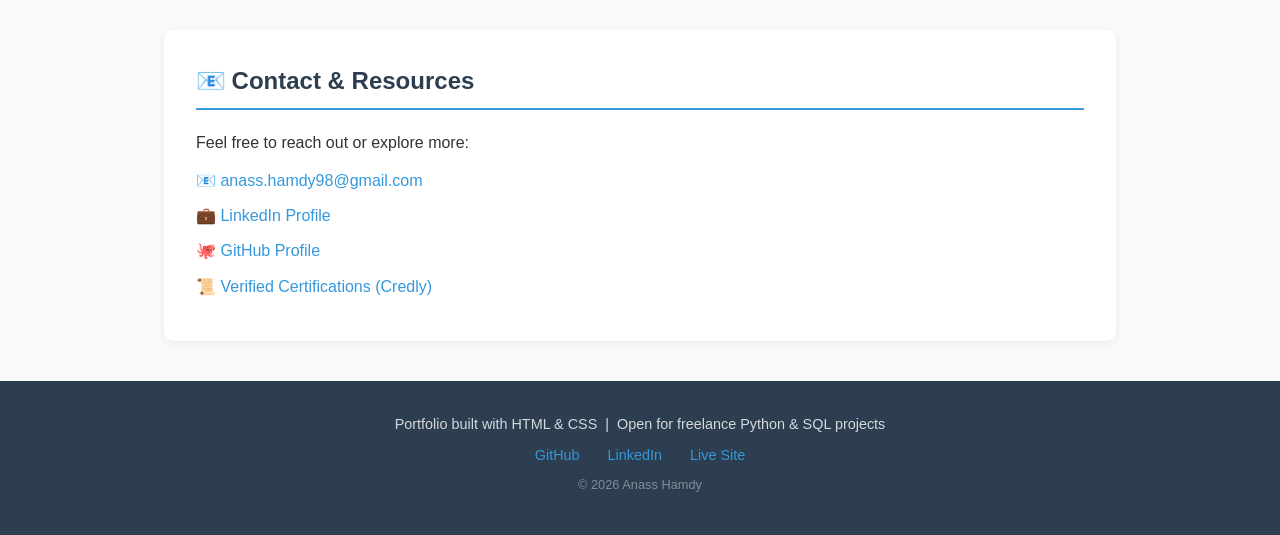
==== commit 7d9fb64b: "Add SEO and accessibility improvements to portfolio" ====
--- a/index.html
+++ b/index.html
@@ -3,228 +3,127 @@
 <head>
   <meta charset="UTF-8" />
   <meta name="viewport" content="width=device-width, initial-scale=1.0" />
+  <meta name="description" content="Anass Hamdy's data analytics portfolio featuring customer segmentation, forecasting, SQL analysis, and business intelligence projects for recruiters, collaborators, and graduate admissions reviewers." />
+  <meta name="robots" content="index,follow" />
+  <link rel="canonical" href="https://anass2024.github.io/anass24.github.io/" />
+  <meta property="og:type" content="website" />
+  <meta property="og:title" content="Anass Hamdy | Data Analytics Portfolio" />
+  <meta property="og:description" content="Data analytics portfolio with projects in forecasting, customer segmentation, SQL analysis, and business intelligence." />
+  <meta property="og:url" content="https://anass2024.github.io/anass24.github.io/" />
+  <meta property="og:site_name" content="Anass Hamdy Portfolio" />
+  <meta property="og:locale" content="en_US" />
   <title>Anass Hamdy | Data Analytics Portfolio</title>
-  <style>
-    :root {
-      --primary: #2c3e50;
-      --secondary: #3498db;
-      --light: #ecf0f1;
-      --dark: #2c3e50;
-      --accent: #e74c3c;
+  <link rel="stylesheet" href="styles.css" />
+  <script type="application/ld+json">
+    {
+      "@context": "https://schema.org",
+      "@graph": [
+        {
+          "@type": "Person",
+          "@id": "https://anass2024.github.io/anass24.github.io/#anass-hamdy",
+          "name": "Anass Hamdy",
+          "url": "https://anass2024.github.io/anass24.github.io/",
+          "jobTitle": "Data Analytics Portfolio Owner",
+          "description": "Economics graduate building practical projects in data analytics, business intelligence, forecasting, and SQL.",
+          "sameAs": [
+            "https://github.com/Anass2024",
+            "https://www.linkedin.com/in/anass-hamdy-8b7a4a220/",
+            "https://www.credly.com/users/anass-hamdy"
+          ]
+        },
+        {
+          "@type": "ItemList",
+          "@id": "https://anass2024.github.io/anass24.github.io/#featured-projects",
+          "name": "Featured Data Analytics Projects",
+          "itemListElement": [
+            {
+              "@type": "ListItem",
+              "position": 1,
+              "item": {
+                "@type": "CreativeWork",
+                "name": "Customer Segmentation & Marketing Insights",
+                "url": "https://anass2024.github.io/anass24.github.io/projects/customer_segmentation/customer_segmentation_Report.pdf",
+                "creator": {
+                  "@id": "https://anass2024.github.io/anass24.github.io/#anass-hamdy"
+                }
+              }
+            },
+            {
+              "@type": "ListItem",
+              "position": 2,
+              "item": {
+                "@type": "CreativeWork",
+                "name": "Microsoft Stock Price Forecasting with LSTM",
+                "url": "https://anass2024.github.io/anass24.github.io/projects/msft_analysis/MSFT.html",
+                "creator": {
+                  "@id": "https://anass2024.github.io/anass24.github.io/#anass-hamdy"
+                }
+              }
+            },
+            {
+              "@type": "ListItem",
+              "position": 3,
+              "item": {
+                "@type": "CreativeWork",
+                "name": "Car Sales Strategy: Value Retention & Market Entry",
+                "url": "https://anass2024.github.io/anass24.github.io/projects/car_sales_analysis/index.html",
+                "creator": {
+                  "@id": "https://anass2024.github.io/anass24.github.io/#anass-hamdy"
+                }
+              }
+            },
+            {
+              "@type": "ListItem",
+              "position": 4,
+              "item": {
+                "@type": "SoftwareSourceCode",
+                "name": "Banking Transactions SQL Analysis",
+                "url": "https://github.com/Anass2024/banking-transactions-sql",
+                "codeRepository": "https://github.com/Anass2024/banking-transactions-sql",
+                "programmingLanguage": "SQL",
+                "creator": {
+                  "@id": "https://anass2024.github.io/anass24.github.io/#anass-hamdy"
+                }
+              }
+            },
+            {
+              "@type": "ListItem",
+              "position": 5,
+              "item": {
+                "@type": "SoftwareApplication",
+                "name": "Personal Finance Tracker",
+                "url": "https://anass2024.github.io/finance-tracker/",
+                "applicationCategory": "FinanceApplication",
+                "creator": {
+                  "@id": "https://anass2024.github.io/anass24.github.io/#anass-hamdy"
+                }
+              }
+            },
+            {
+              "@type": "ListItem",
+              "position": 6,
+              "item": {
+                "@type": "SoftwareSourceCode",
+                "name": "Car Sales Data Analysis (Python)",
+                "url": "https://anass2024.github.io/anass24.github.io/projects/python_car_sales_analysis/index.html",
+                "codeRepository": "https://github.com/Anass2024/anass24.github.io/tree/main/projects/python_car_sales_analysis",
+                "programmingLanguage": "Python",
+                "creator": {
+                  "@id": "https://anass2024.github.io/anass24.github.io/#anass-hamdy"
+                }
+              }
+            }
+          ]
+        }
+      ]
     }
-
-    * { margin: 0; padding: 0; box-sizing: border-box; }
-
-    body {
-      font-family: 'Segoe UI', Tahoma, Geneva, Verdana, sans-serif;
-      line-height: 1.6;
-      color: #333;
-      background-color: #f9f9f9;
-    }
-
-    /* ── Navbar ── */
-    nav {
-      position: sticky;
-      top: 0;
-      z-index: 100;
-      background: var(--primary);
-      display: flex;
-      justify-content: center;
-      gap: 0;
-      box-shadow: 0 2px 8px rgba(0,0,0,0.2);
-    }
-
-    nav a {
-      color: rgba(255,255,255,0.8);
-      text-decoration: none;
-      padding: 0.75rem 1.25rem;
-      font-size: 0.9rem;
-      font-weight: 500;
-      transition: background 0.2s, color 0.2s;
-    }
-
-    nav a:hover {
-      background: rgba(255,255,255,0.1);
-      color: white;
-    }
-
-    @media (max-width: 600px) {
-      nav { flex-wrap: wrap; }
-      nav a { padding: 0.6rem 0.85rem; font-size: 0.82rem; }
-    }
-
-    /* ── Header ── */
-    header {
-      background: linear-gradient(135deg, #2c3e50, #3d566e);
-      color: white;
-      text-align: center;
-      padding: 3.5rem 1rem 2.5rem;
-    }
-
-    header h1 { font-size: 2.5rem; margin-bottom: 0.5rem; }
-    header .subtitle { font-size: 1.2rem; opacity: 0.9; margin-bottom: 1.2rem; }
-
-    .header-links { display: flex; justify-content: center; gap: 12px; flex-wrap: wrap; }
-
-    .header-links a {
-      color: white;
-      text-decoration: none;
-      background: rgba(255,255,255,0.15);
-      border: 1px solid rgba(255,255,255,0.3);
-      padding: 0.4rem 1rem;
-      border-radius: 20px;
-      font-size: 0.9rem;
-      transition: background 0.2s;
-    }
-
-    .header-links a:hover { background: rgba(255,255,255,0.28); }
-
-    /* ── Layout ── */
-    .container {
-      max-width: 1000px;
-      margin: 2rem auto;
-      padding: 0 1.5rem;
-    }
-
-    section {
-      margin-bottom: 2.5rem;
-      padding: 2rem;
-      background: white;
-      border-radius: 10px;
-      box-shadow: 0 2px 10px rgba(0,0,0,0.05);
-    }
-
-    h2 {
-      color: var(--primary);
-      border-bottom: 2px solid var(--secondary);
-      padding-bottom: 0.5rem;
-      margin-bottom: 1.25rem;
-    }
-
-    /* ── About ── */
-    #about p { margin-bottom: 0.75rem; }
-    #about p:last-child { margin-bottom: 0; }
-
-    /* ── Skills ── */
-    .skill-category {
-      margin-bottom: 1.25rem;
-      padding: 1.25rem;
-      background: #f8f9fa;
-      border-radius: 8px;
-      border-left: 4px solid var(--secondary);
-    }
-
-    .skill-category:last-child { margin-bottom: 0; }
-
-    .skill-category h3 {
-      color: var(--dark);
-      margin-bottom: 0.75rem;
-      font-size: 1rem;
-    }
-
-    .skills { display: flex; flex-wrap: wrap; gap: 0.6rem; }
-
-    .skill-tag {
-      background: var(--light);
-      padding: 0.4rem 0.9rem;
-      border-radius: 20px;
-      font-size: 0.88rem;
-      font-weight: 500;
-    }
-
-    /* ── Project Cards ── */
-    .project-card {
-      background: #fafafa;
-      padding: 1.5rem;
-      border-left: 4px solid var(--secondary);
-      margin-bottom: 1.5rem;
-      border-radius: 6px;
-      transition: box-shadow 0.2s;
-    }
-
-    .project-card:last-child { margin-bottom: 0; }
-    .project-card:hover { box-shadow: 0 4px 16px rgba(52,152,219,0.12); }
-
-    .project-card h3 { color: var(--dark); margin-bottom: 0.5rem; font-size: 1.05rem; }
-    .project-card p  { margin-bottom: 0.9rem; font-size: 0.95rem; color: #555; }
-
-    .tech-tags { display: flex; flex-wrap: wrap; gap: 6px; margin-bottom: 0.9rem; }
-
-    .tech-tag {
-      background: #e8f4fd;
-      color: #2980b9;
-      padding: 2px 10px;
-      border-radius: 12px;
-      font-size: 0.78rem;
-      font-weight: 600;
-    }
-
-    .project-links a {
-      color: var(--secondary);
-      text-decoration: none;
-      font-size: 0.9rem;
-      font-weight: 500;
-      margin-right: 12px;
-    }
-
-    .project-links a:hover { text-decoration: underline; }
-
-    /* ── Certifications ── */
-    .cert-list { list-style: none; }
-
-    .cert-list li {
-      margin-bottom: 1rem;
-      padding: 1rem;
-      background: #f8f9fa;
-      border-radius: 6px;
-    }
-
-    .cert-list li:last-child { margin-bottom: 0; }
-
-    .cert-list a {
-      color: var(--secondary);
-      text-decoration: none;
-      font-weight: 600;
-    }
-
-    .cert-list a:hover { text-decoration: underline; }
-
-    /* ── Contact ── */
-    #contact ul { list-style: none; margin-top: 0.75rem; }
-    #contact ul li { margin-bottom: 0.6rem; }
-    #contact ul li a { color: var(--secondary); text-decoration: none; font-weight: 500; }
-    #contact ul li a:hover { text-decoration: underline; }
-
-    /* ── Footer ── */
-    footer {
-      text-align: center;
-      padding: 2rem;
-      background: var(--dark);
-      color: rgba(255,255,255,0.8);
-      margin-top: 1rem;
-      font-size: 0.9rem;
-    }
-
-    footer p { margin-bottom: 0.5rem; }
-
-    footer a {
-      color: var(--secondary);
-      text-decoration: none;
-      margin: 0 0.75rem;
-    }
-
-    footer a:hover { text-decoration: underline; }
-
-    @media (max-width: 768px) {
-      header h1 { font-size: 2rem; }
-      .container { padding: 0 1rem; }
-    }
-  </style>
+  </script>
 </head>
 <body>
+  <a class="skip-link" href="#main-content">Skip to main content</a>
 
   <!-- Sticky Navigation -->
-  <nav>
+  <nav aria-label="Primary">
     <a href="#about">About</a>
     <a href="#why-germany">Why Germany</a>
     <a href="#skills">Skills</a>
@@ -235,17 +134,17 @@
 
   <!-- Header -->
   <header>
-    <h1>👋 Hi, I'm Anass Hamdy</h1>
+    <h1><span class="heading-icon" aria-hidden="true">👋</span>Hi, I'm Anass Hamdy</h1>
     <p class="subtitle">Economics Graduate &nbsp;|&nbsp; Data Analytics &nbsp;|&nbsp; Business Intelligence</p>
     <div class="header-links">
       <a href="mailto:anass.hamdy98@gmail.com">📧 Email</a>
-      <a href="https://www.linkedin.com/in/anass-hamdy-8b7a4a220/" target="_blank">💼 LinkedIn</a>
-      <a href="https://github.com/Anass2024" target="_blank">🐙 GitHub</a>
-      <a href="https://www.credly.com/users/anass-hamdy" target="_blank">📜 Credly</a>
+      <a href="https://www.linkedin.com/in/anass-hamdy-8b7a4a220/" target="_blank" rel="noopener noreferrer">💼 LinkedIn</a>
+      <a href="https://github.com/Anass2024" target="_blank" rel="noopener noreferrer">🐙 GitHub</a>
+      <a href="https://www.credly.com/users/anass-hamdy" target="_blank" rel="noopener noreferrer">📜 Credly</a>
     </div>
   </header>
 
-  <div class="container">
+  <main id="main-content" class="container">
 
     <!-- About -->
     <section id="about">
@@ -267,7 +166,7 @@
 
     <!-- Skills -->
     <section id="skills">
-      <h2>🛠️ Skills & Tools</h2>
+      <h2><span class="heading-icon" aria-hidden="true">🛠️</span>Skills &amp; Tools</h2>
 
       <div class="skill-category">
         <h3>Data Science & Machine Learning</h3>
@@ -305,10 +204,10 @@
 
     <!-- Projects -->
     <section id="projects">
-      <h2>📂 Featured Projects</h2>
-
-      <div class="project-card">
-        <h3>📊 Customer Segmentation & Marketing Insights</h3>
+      <h2><span class="heading-icon" aria-hidden="true">📂</span>Featured Projects</h2>
+
+      <div class="project-card">
+        <h3><span class="heading-icon" aria-hidden="true">📊</span>Customer Segmentation &amp; Marketing Insights</h3>
         <p>Used R and K-Means clustering to segment 2,240 customers into 4 named personas (Budget Shoppers, Mid-Range Buyers, Premium Customers, High-Value Loyalists) based on spending, income, and campaign engagement. Applied outlier detection on income, used aggregate features to eliminate multicollinearity, validated cluster quality with silhouette scores, and visualized results via PCA plots, box plots, and a centroid heatmap. Includes per-segment marketing recommendations.</p>
         <div class="tech-tags">
           <span class="tech-tag">R</span>
@@ -324,7 +223,7 @@
       </div>
 
       <div class="project-card">
-        <h3>📈 Microsoft Stock Price Forecasting with LSTM</h3>
+        <h3><span class="heading-icon" aria-hidden="true">📈</span>Microsoft Stock Price Forecasting with LSTM</h3>
         <p>Forecasted Microsoft's adjusted close price using a deep learning LSTM model trained on 37 years of historical data (1986–2023). Used MinMaxScaler normalization, a 60-day sliding window for temporal context, and early stopping to prevent overfitting. Evaluated with RMSE, MAE, and MAPE on a held-out test set. Includes recursive multi-step forecasting and a full train/val/test split visualized in USD.</p>
         <div class="tech-tags">
           <span class="tech-tag">Python</span>
@@ -341,7 +240,7 @@
       </div>
 
       <div class="project-card">
-        <h3>🚗 Car Sales Strategy: Value Retention & Market Entry</h3>
+        <h3><span class="heading-icon" aria-hidden="true">🚗</span>Car Sales Strategy: Value Retention &amp; Market Entry</h3>
         <p>Full analysis of 157 car models across 30 manufacturers using Python and Excel. Computed 1-year retention rates for every brand, built a market positioning map (price × volume × retention), identified the highest-depreciation risks for fleet and leasing businesses, and produced strategic recommendations for market entry. Porsche leads at 91.7% retention; Lincoln Town Car loses $21,600 in year one.</p>
         <div class="tech-tags">
           <span class="tech-tag">Python</span>
@@ -359,7 +258,7 @@
       </div>
 
       <div class="project-card">
-        <h3>🏦 Banking Transactions SQL Analysis</h3>
+        <h3><span class="heading-icon" aria-hidden="true">🏦</span>Banking Transactions SQL Analysis</h3>
         <p>SQL analysis of 2,000 Moroccan banking transactions (2022–2023) covering 490 customers and 21.9M MAD in volume. Includes 15 queries exploring transaction status breakdown, channel failure rates, regional performance, year-over-year growth, customer age segmentation, and credit risk.</p>
         <div class="tech-tags">
           <span class="tech-tag">SQL</span>
@@ -368,14 +267,14 @@
           <span class="tech-tag">Data Analysis</span>
         </div>
         <div class="project-links">
-          <a href="https://github.com/Anass2024/banking-transactions-sql" target="_blank">📂 GitHub Repo</a>
-          <a href="https://github.com/Anass2024/banking-transactions-sql/blob/main/analysis.sql" target="_blank">🔍 View Queries</a>
-          <a href="https://github.com/Anass2024/banking-transactions-sql/blob/main/README.md" target="_blank">📄 Full Report</a>
-        </div>
-      </div>
-
-      <div class="project-card">
-        <h3>💰 Personal Finance Tracker</h3>
+          <a href="https://github.com/Anass2024/banking-transactions-sql" target="_blank" rel="noopener noreferrer">📂 GitHub Repo</a>
+          <a href="https://github.com/Anass2024/banking-transactions-sql/blob/main/analysis.sql" target="_blank" rel="noopener noreferrer">🔍 View Queries</a>
+          <a href="https://github.com/Anass2024/banking-transactions-sql/blob/main/README.md" target="_blank" rel="noopener noreferrer">📄 Full Report</a>
+        </div>
+      </div>
+
+      <div class="project-card">
+        <h3><span class="heading-icon" aria-hidden="true">💰</span>Personal Finance Tracker</h3>
         <p>A fully client-side personal finance web app. Features income & expense tracking, live balance summary, monthly bar charts, expense breakdown donut chart, monthly budget limits with progress bars, date range filtering, CSV export, and dark mode. No backend — data persists in localStorage.</p>
         <div class="tech-tags">
           <span class="tech-tag">HTML</span>
@@ -385,13 +284,13 @@
           <span class="tech-tag">localStorage</span>
         </div>
         <div class="project-links">
-          <a href="https://anass2024.github.io/finance-tracker/" target="_blank">🔗 Live App</a>
-          <a href="https://github.com/Anass2024/finance-tracker" target="_blank">📂 GitHub Repo</a>
-        </div>
-      </div>
-
-      <div class="project-card">
-        <h3>🐍 Car Sales Data Analysis (Python)</h3>
+          <a href="https://anass2024.github.io/finance-tracker/" target="_blank" rel="noopener noreferrer">🔗 Live App</a>
+          <a href="https://github.com/Anass2024/finance-tracker" target="_blank" rel="noopener noreferrer">📂 GitHub Repo</a>
+        </div>
+      </div>
+
+      <div class="project-card">
+        <h3><span class="heading-icon" aria-hidden="true">🐍</span>Car Sales Data Analysis (Python)</h3>
         <p>Data analysis project using a car sales dataset (157 rows, 16 columns) to explore sales patterns, pricing, and performance metrics. Includes a full Markdown report with charts and reproducible steps.</p>
         <div class="tech-tags">
           <span class="tech-tag">Python</span>
@@ -401,7 +300,7 @@
         </div>
         <div class="project-links">
           <a href="projects/python_car_sales_analysis/index.html" target="_blank">📄 Report</a>
-          <a href="https://github.com/Anass2024/anass24.github.io/tree/main/projects/python_car_sales_analysis" target="_blank">🗃️ Full Project on GitHub</a>
+          <a href="https://github.com/Anass2024/anass24.github.io/tree/main/projects/python_car_sales_analysis" target="_blank" rel="noopener noreferrer">🗃️ Full Project on GitHub</a>
         </div>
       </div>
 
@@ -409,14 +308,14 @@
 
     <!-- Certifications -->
     <section id="certifications">
-      <h2>📜 Certifications</h2>
+      <h2><span class="heading-icon" aria-hidden="true">📜</span>Certifications</h2>
       <ul class="cert-list">
         <li>
           <img src="https://img.shields.io/badge/IBM-0066CC?logo=ibm&logoColor=white" alt="IBM" style="height:1.2em; margin-right:6px; vertical-align:middle;">
           <strong>IBM Data Analyst Professional Certificate</strong> &nbsp;<span style="background:#e8f4fd;color:#2980b9;padding:2px 8px;border-radius:10px;font-size:0.78rem;font-weight:600;">11 Courses</span><br>
           Completed: Apr 2026<br>
           <p><strong>Skills:</strong> Excel, SQL, Python, Pandas, Matplotlib, Seaborn, Jupyter Notebooks, IBM Cognos Analytics, Data Visualization, Data Analysis</p>
-          <a href="https://coursera.org/share/d920015b3f45169865b8ab2b65a5bfaa" target="_blank">View Credential (ID: UU68NQHGSP02)</a>
+          <a href="https://coursera.org/share/d920015b3f45169865b8ab2b65a5bfaa" target="_blank" rel="noopener noreferrer">View Credential (ID: UU68NQHGSP02)</a>
           &nbsp;·&nbsp;
           <a href="IBM_Data_Analyst.pdf" target="_blank">📄 Certificate PDF</a>
         </li>
@@ -425,7 +324,7 @@
           <strong>Specialized Models: Time Series and Survival Analysis</strong><br>
           Completed: Jan 2024<br>
           <p><strong>Skills:</strong> Time Series Forecasting, Unsupervised Learning, Python, Deep Learning, Data Transformation</p>
-          <a href="https://coursera.org/share/6fea878aa68d01c1281c6edd56cef52c" target="_blank">View Credential (ID: 6FEA878AA68D01C1281C6EDD56CEF52C)</a><br>
+          <a href="https://coursera.org/share/6fea878aa68d01c1281c6edd56cef52c" target="_blank" rel="noopener noreferrer">View Credential (ID: 6FEA878AA68D01C1281C6EDD56CEF52C)</a><br>
           <em>Applied in the MSFT stock forecasting project.</em>
         </li>
         <li>
@@ -433,7 +332,7 @@
           <strong>Supervised Machine Learning: Regression and Classification</strong><br>
           Completed: Feb 2024<br>
           <p><strong>Skills:</strong> Python, NumPy, Scikit-learn, Linear Regression, Logistic Regression</p>
-          <a href="https://www.coursera.org/account/accomplishments/verify/SPZ6Q4FMWSK3" target="_blank">View Credential (ID: SPZ6Q4FMWSK3)</a><br>
+          <a href="https://www.coursera.org/account/accomplishments/verify/SPZ6Q4FMWSK3" target="_blank" rel="noopener noreferrer">View Credential (ID: SPZ6Q4FMWSK3)</a><br>
           <em>Applied in Customer Segmentation and MSFT Stock Forecasting.</em>
         </li>
         <li>
@@ -441,7 +340,7 @@
           <strong>Advanced Learning Algorithms</strong><br>
           Completed: Sep 2024<br>
           <p><strong>Skills:</strong> Neural Networks, TensorFlow, Decision Trees, Random Forests, Boosting</p>
-          <a href="https://coursera.org/share/4c1da26176b7e40f3df6aa845d9d8bc0" target="_blank">View Credential (ID: WNHQZ6PYOTUW)</a><br>
+          <a href="https://coursera.org/share/4c1da26176b7e40f3df6aa845d9d8bc0" target="_blank" rel="noopener noreferrer">View Credential (ID: WNHQZ6PYOTUW)</a><br>
           <em>Applied in MSFT stock forecasting (LSTM) and Customer Segmentation.</em>
         </li>
         <li>
@@ -449,45 +348,45 @@
           <strong>Foundations of Digital Marketing and E-commerce</strong><br>
           Completed: Apr 2024<br>
           <p><strong>Skills:</strong> Digital Marketing Strategy, E-commerce, Customer Journey</p>
-          <a href="https://coursera.org/share/13bfe3aa47d39b989f2d22073ba25193" target="_blank">View Credential (ID: EBPA5JBY4PUT)</a>
+          <a href="https://coursera.org/share/13bfe3aa47d39b989f2d22073ba25193" target="_blank" rel="noopener noreferrer">View Credential (ID: EBPA5JBY4PUT)</a>
         </li>
         <li>
           <img src="https://img.shields.io/badge/Google-4285F4?logo=google&logoColor=white" alt="Google" style="height:1.2em; margin-right:6px; vertical-align:middle;">
           <strong>Attract and Engage Customers with Digital Marketing</strong><br>
           Completed: July 2024<br>
           <p><strong>Skills:</strong> SEO, Search Engine Marketing (SEM), Content Strategy</p>
-          <a href="https://coursera.org/share/f194e6b94837c382b75a00d877c2207b" target="_blank">View Credential (ID: TBQ9FK7Z7F3Q)</a>
+          <a href="https://coursera.org/share/f194e6b94837c382b75a00d877c2207b" target="_blank" rel="noopener noreferrer">View Credential (ID: TBQ9FK7Z7F3Q)</a>
         </li>
         <li>
           <img src="https://img.shields.io/badge/Google-4285F4?logo=google&logoColor=white" alt="Google" style="height:1.2em; margin-right:6px; vertical-align:middle;">
           <strong>From Likes to Leads: Interact with Customers Online</strong><br>
           Completed: Oct 2024<br>
           <p><strong>Skills:</strong> Social Media Marketing, Content Creation, Analytics & Reporting</p>
-          <a href="https://coursera.org/share/9cf52bf22348e28fc6b46e020c7e3a4f" target="_blank">View Credential (ID: 4I34VMMO48J5)</a>
+          <a href="https://coursera.org/share/9cf52bf22348e28fc6b46e020c7e3a4f" target="_blank" rel="noopener noreferrer">View Credential (ID: 4I34VMMO48J5)</a>
         </li>
       </ul>
     </section>
 
     <!-- Contact -->
     <section id="contact">
-      <h2>📧 Contact & Resources</h2>
+      <h2><span class="heading-icon" aria-hidden="true">📧</span>Contact &amp; Resources</h2>
       <p>Feel free to reach out or explore more:</p>
       <ul>
         <li>📧 <a href="mailto:anass.hamdy98@gmail.com">anass.hamdy98@gmail.com</a></li>
-        <li>💼 <a href="https://www.linkedin.com/in/anass-hamdy-8b7a4a220/" target="_blank">LinkedIn Profile</a></li>
-        <li>🐙 <a href="https://github.com/Anass2024" target="_blank">GitHub Profile</a></li>
-        <li>📜 <a href="https://www.credly.com/users/anass-hamdy" target="_blank">Verified Certifications (Credly)</a></li>
+        <li>💼 <a href="https://www.linkedin.com/in/anass-hamdy-8b7a4a220/" target="_blank" rel="noopener noreferrer">LinkedIn Profile</a></li>
+        <li>🐙 <a href="https://github.com/Anass2024" target="_blank" rel="noopener noreferrer">GitHub Profile</a></li>
+        <li>📜 <a href="https://www.credly.com/users/anass-hamdy" target="_blank" rel="noopener noreferrer">Verified Certifications (Credly)</a></li>
       </ul>
     </section>
 
-  </div>
+  </main>
 
   <footer>
     <p>Portfolio built with HTML & CSS &nbsp;|&nbsp; Open for freelance Python & SQL projects</p>
     <p>
-      <a href="https://github.com/Anass2024?tab=repositories" target="_blank">GitHub</a>
-      <a href="https://www.linkedin.com/in/anass-hamdy-8b7a4a220/" target="_blank">LinkedIn</a>
-      <a href="https://anass2024.github.io/anass24.github.io/" target="_blank">Live Site</a>
+      <a href="https://github.com/Anass2024?tab=repositories" target="_blank" rel="noopener noreferrer">GitHub</a>
+      <a href="https://www.linkedin.com/in/anass-hamdy-8b7a4a220/" target="_blank" rel="noopener noreferrer">LinkedIn</a>
+      <a href="https://anass2024.github.io/anass24.github.io/" target="_blank" rel="noopener noreferrer">Live Site</a>
     </p>
     <p style="margin-top:0.5rem; opacity:0.5; font-size:0.8rem;">&copy; 2026 Anass Hamdy</p>
   </footer>
--- a/styles.css
+++ b/styles.css
@@ -0,0 +1,246 @@
+:root {
+  --primary: #2c3e50;
+  --secondary: #3498db;
+  --light: #ecf0f1;
+  --dark: #2c3e50;
+  --accent: #e74c3c;
+  --focus-ring: #f39c12;
+}
+
+* { margin: 0; padding: 0; box-sizing: border-box; }
+
+body {
+  font-family: 'Segoe UI', Tahoma, Geneva, Verdana, sans-serif;
+  line-height: 1.6;
+  color: #333;
+  background-color: #f9f9f9;
+}
+
+.skip-link {
+  position: absolute;
+  left: 1rem;
+  top: -3rem;
+  z-index: 1000;
+  padding: 0.75rem 1rem;
+  border-radius: 0 0 8px 8px;
+  background: var(--accent);
+  color: #fff;
+  font-weight: 700;
+  text-decoration: none;
+  transition: top 0.2s ease;
+}
+
+.skip-link:focus {
+  top: 0;
+}
+
+a:focus-visible,
+button:focus-visible,
+[tabindex]:not([tabindex="-1"]):focus-visible {
+  outline: 3px solid var(--focus-ring);
+  outline-offset: 3px;
+  border-radius: 6px;
+}
+
+.heading-icon {
+  display: inline-block;
+  margin-right: 0.35rem;
+}
+
+/* Navbar */
+nav {
+  position: sticky;
+  top: 0;
+  z-index: 100;
+  background: var(--primary);
+  display: flex;
+  justify-content: center;
+  gap: 0;
+  box-shadow: 0 2px 8px rgba(0,0,0,0.2);
+}
+
+nav a {
+  color: rgba(255,255,255,0.8);
+  text-decoration: none;
+  padding: 0.75rem 1.25rem;
+  font-size: 0.9rem;
+  font-weight: 500;
+  transition: background 0.2s, color 0.2s;
+}
+
+nav a:hover {
+  background: rgba(255,255,255,0.1);
+  color: white;
+}
+
+@media (max-width: 600px) {
+  nav { flex-wrap: wrap; }
+  nav a { padding: 0.6rem 0.85rem; font-size: 0.82rem; }
+}
+
+/* Header */
+header {
+  background: linear-gradient(135deg, #2c3e50, #3d566e);
+  color: white;
+  text-align: center;
+  padding: 3.5rem 1rem 2.5rem;
+}
+
+header h1 { font-size: 2.5rem; margin-bottom: 0.5rem; }
+header .subtitle { font-size: 1.2rem; opacity: 0.9; margin-bottom: 1.2rem; }
+
+.header-links { display: flex; justify-content: center; gap: 12px; flex-wrap: wrap; }
+
+.header-links a {
+  color: white;
+  text-decoration: none;
+  background: rgba(255,255,255,0.15);
+  border: 1px solid rgba(255,255,255,0.3);
+  padding: 0.4rem 1rem;
+  border-radius: 20px;
+  font-size: 0.9rem;
+  transition: background 0.2s;
+}
+
+.header-links a:hover { background: rgba(255,255,255,0.28); }
+
+/* Layout */
+.container {
+  max-width: 1000px;
+  margin: 2rem auto;
+  padding: 0 1.5rem;
+}
+
+section {
+  margin-bottom: 2.5rem;
+  padding: 2rem;
+  background: white;
+  border-radius: 10px;
+  box-shadow: 0 2px 10px rgba(0,0,0,0.05);
+}
+
+h2 {
+  color: var(--primary);
+  border-bottom: 2px solid var(--secondary);
+  padding-bottom: 0.5rem;
+  margin-bottom: 1.25rem;
+}
+
+/* About */
+#about p { margin-bottom: 0.75rem; }
+#about p:last-child { margin-bottom: 0; }
+
+/* Skills */
+.skill-category {
+  margin-bottom: 1.25rem;
+  padding: 1.25rem;
+  background: #f8f9fa;
+  border-radius: 8px;
+  border-left: 4px solid var(--secondary);
+}
+
+.skill-category:last-child { margin-bottom: 0; }
+
+.skill-category h3 {
+  color: var(--dark);
+  margin-bottom: 0.75rem;
+  font-size: 1rem;
+}
+
+.skills { display: flex; flex-wrap: wrap; gap: 0.6rem; }
+
+.skill-tag {
+  background: var(--light);
+  padding: 0.4rem 0.9rem;
+  border-radius: 20px;
+  font-size: 0.88rem;
+  font-weight: 500;
+}
+
+/* Project Cards */
+.project-card {
+  background: #fafafa;
+  padding: 1.5rem;
+  border-left: 4px solid var(--secondary);
+  margin-bottom: 1.5rem;
+  border-radius: 6px;
+  transition: box-shadow 0.2s;
+}
+
+.project-card:last-child { margin-bottom: 0; }
+.project-card:hover { box-shadow: 0 4px 16px rgba(52,152,219,0.12); }
+
+.project-card h3 { color: var(--dark); margin-bottom: 0.5rem; font-size: 1.05rem; }
+.project-card p  { margin-bottom: 0.9rem; font-size: 0.95rem; color: #555; }
+
+.tech-tags { display: flex; flex-wrap: wrap; gap: 6px; margin-bottom: 0.9rem; }
+
+.tech-tag {
+  background: #e8f4fd;
+  color: #2980b9;
+  padding: 2px 10px;
+  border-radius: 12px;
+  font-size: 0.78rem;
+  font-weight: 600;
+}
+
+.project-links a {
+  color: var(--secondary);
+  text-decoration: none;
+  font-size: 0.9rem;
+  font-weight: 500;
+  margin-right: 12px;
+}
+
+.project-links a:hover { text-decoration: underline; }
+
+/* Certifications */
+.cert-list { list-style: none; }
+
+.cert-list li {
+  margin-bottom: 1rem;
+  padding: 1rem;
+  background: #f8f9fa;
+  border-radius: 6px;
+}
+
+.cert-list li:last-child { margin-bottom: 0; }
+
+.cert-list a {
+  color: var(--secondary);
+  text-decoration: none;
+  font-weight: 600;
+}
+
+.cert-list a:hover { text-decoration: underline; }
+
+/* Contact */
+#contact ul { list-style: none; margin-top: 0.75rem; }
+#contact ul li { margin-bottom: 0.6rem; }
+#contact ul li a { color: var(--secondary); text-decoration: none; font-weight: 500; }
+#contact ul li a:hover { text-decoration: underline; }
+
+/* Footer */
+footer {
+  text-align: center;
+  padding: 2rem;
+  background: var(--dark);
+  color: rgba(255,255,255,0.8);
+  margin-top: 1rem;
+  font-size: 0.9rem;
+}
+
+footer p { margin-bottom: 0.5rem; }
+
+footer a {
+  color: var(--secondary);
+  text-decoration: none;
+  margin: 0 0.75rem;
+}
+
+footer a:hover { text-decoration: underline; }
+
+@media (max-width: 768px) {
+  header h1 { font-size: 2rem; }
+  .container { padding: 0 1rem; }
+}
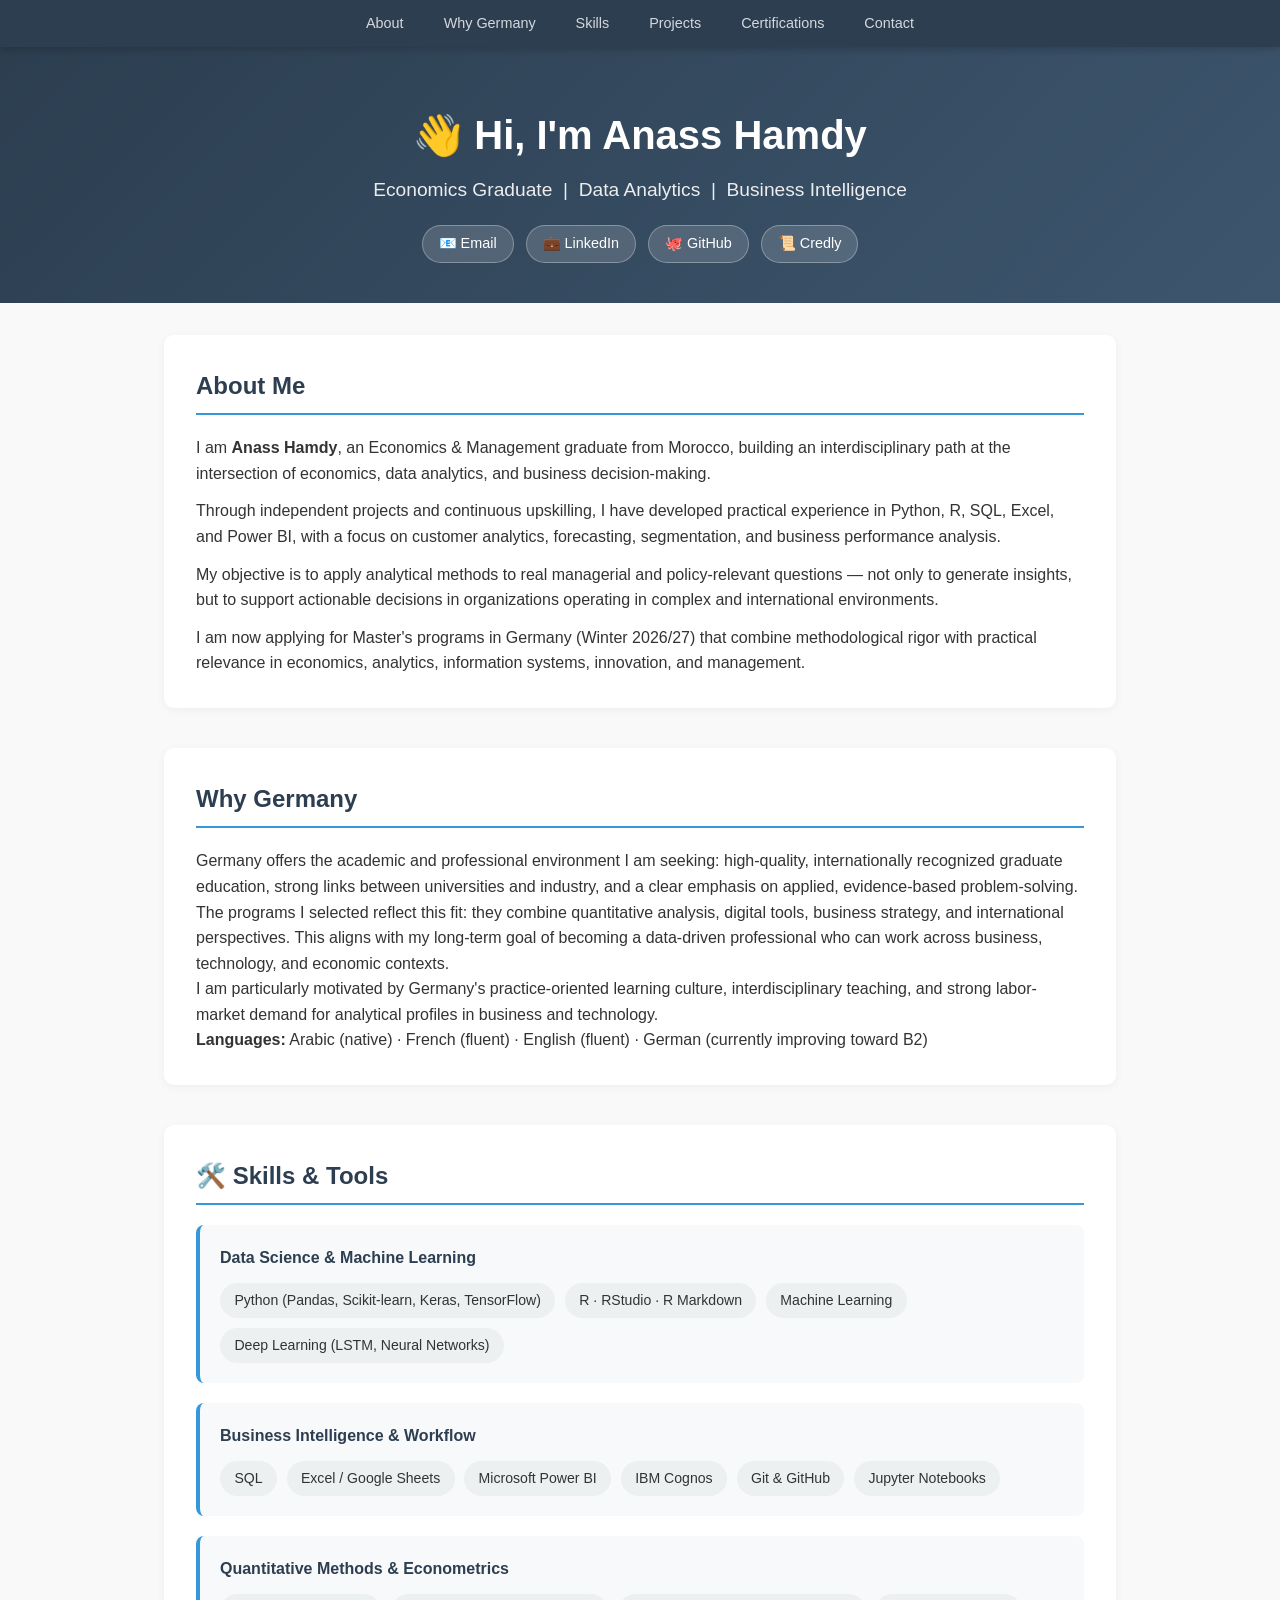
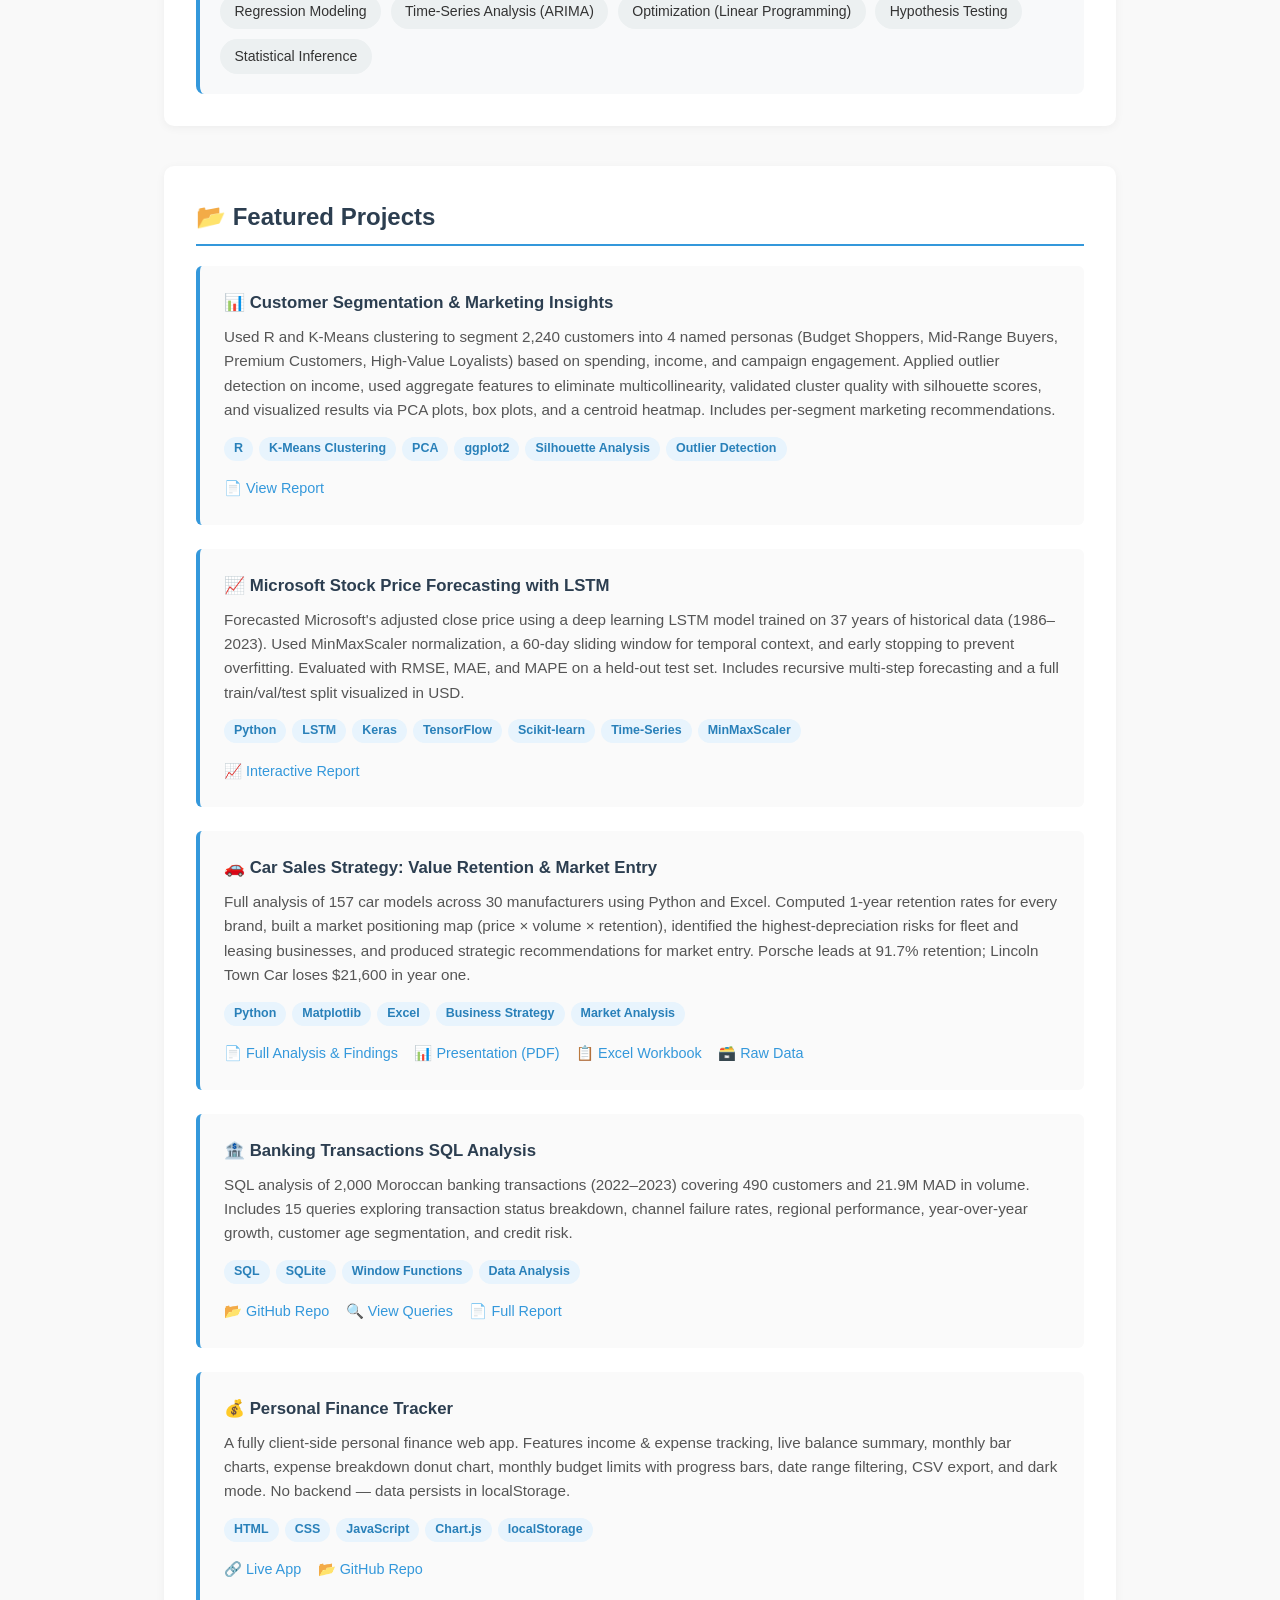
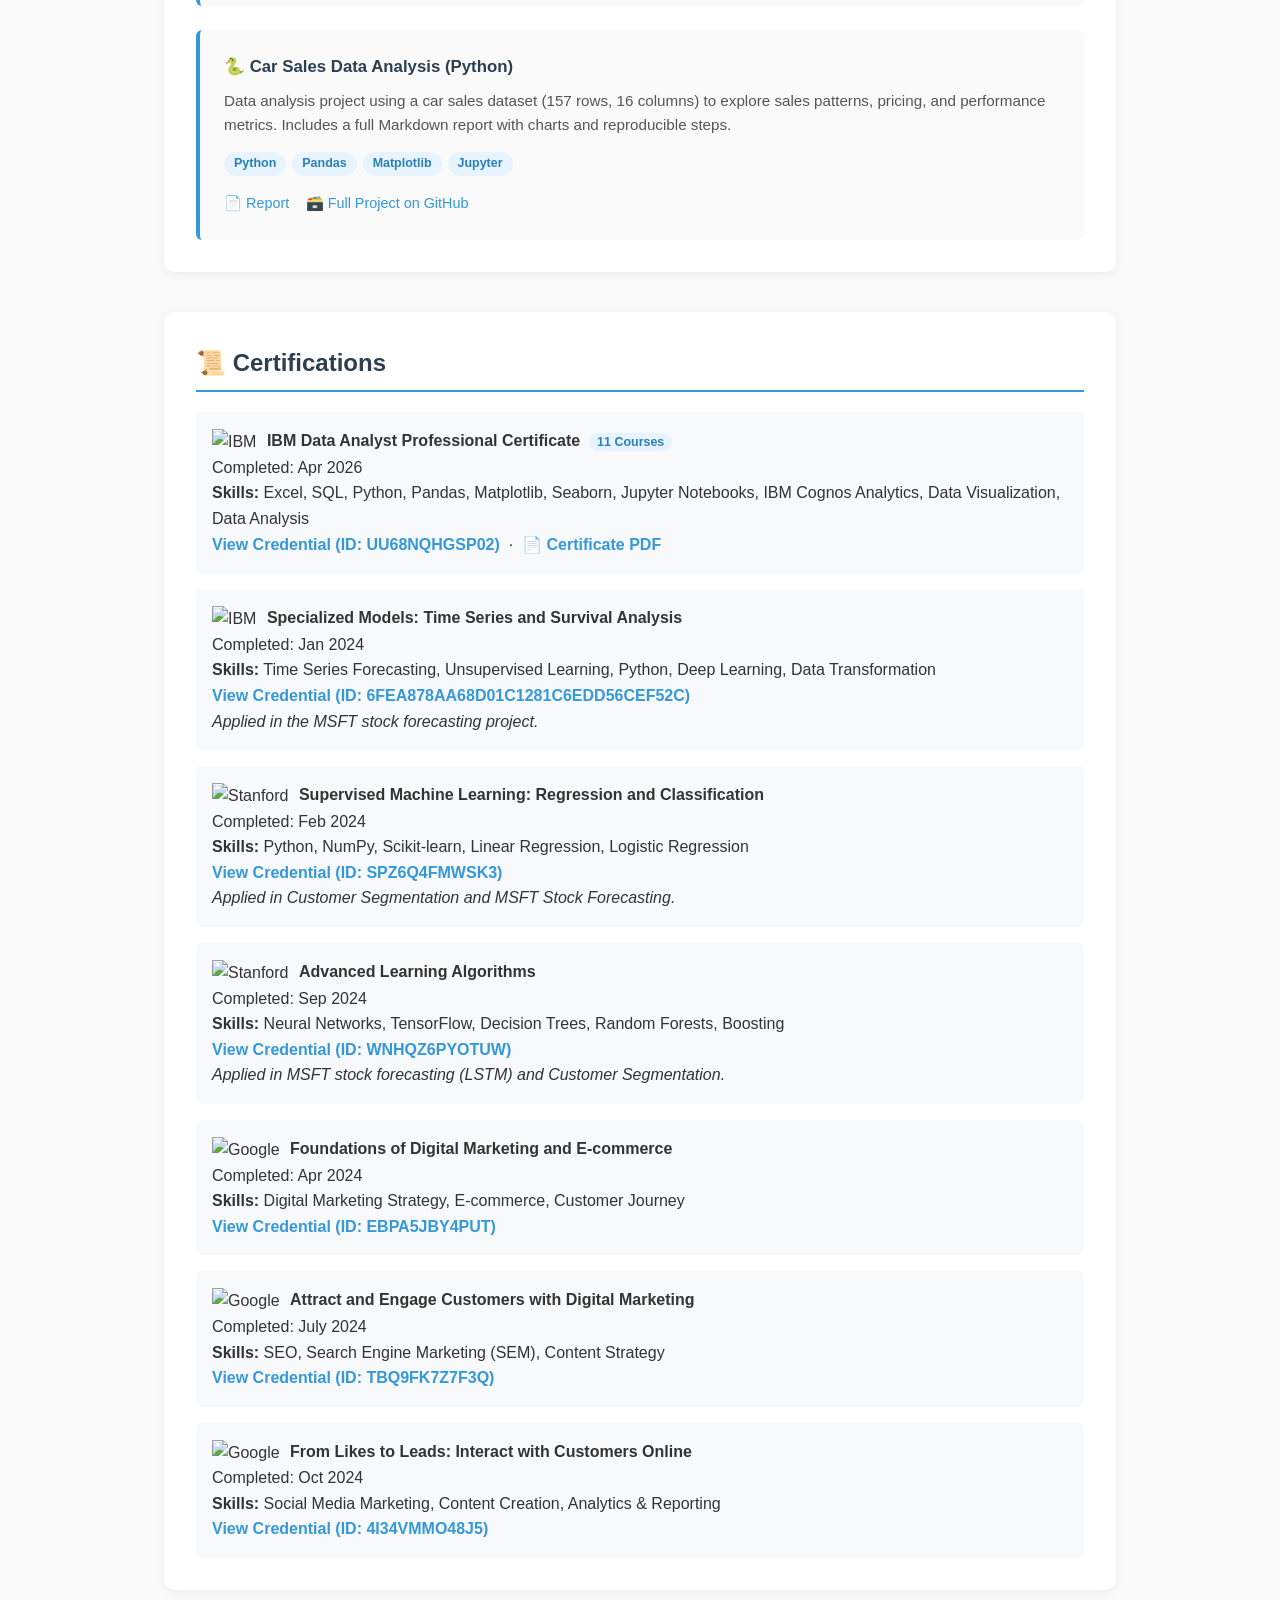
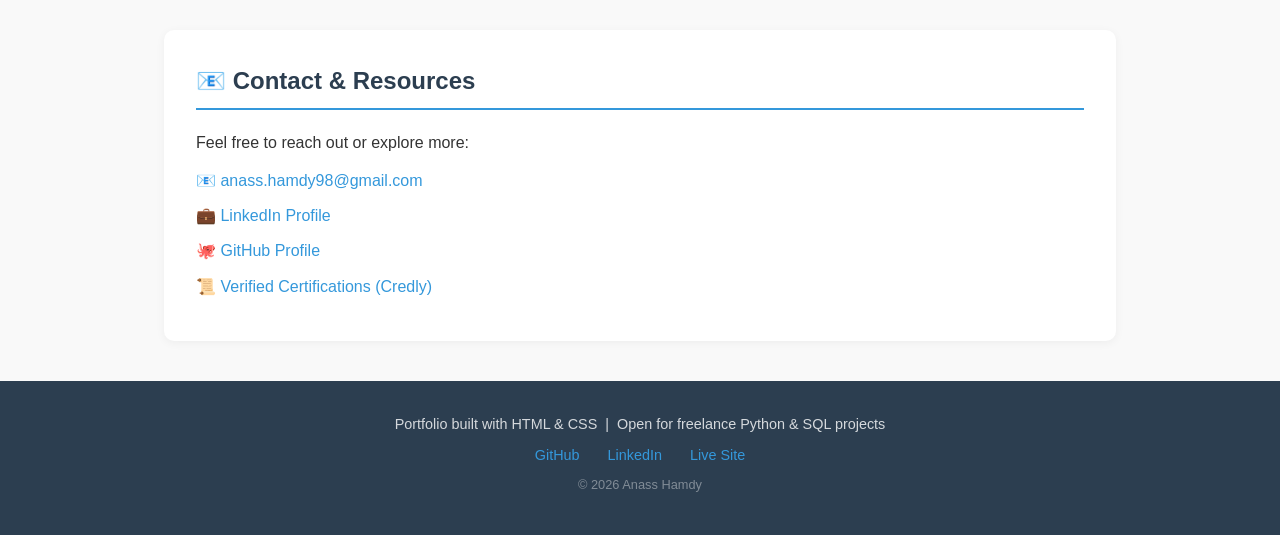
==== commit cdfc3c25: "CSS Refinement" ====
--- a/index.html
+++ b/index.html
@@ -3,127 +3,228 @@
 <head>
   <meta charset="UTF-8" />
   <meta name="viewport" content="width=device-width, initial-scale=1.0" />
-  <meta name="description" content="Anass Hamdy's data analytics portfolio featuring customer segmentation, forecasting, SQL analysis, and business intelligence projects for recruiters, collaborators, and graduate admissions reviewers." />
-  <meta name="robots" content="index,follow" />
-  <link rel="canonical" href="https://anass2024.github.io/anass24.github.io/" />
-  <meta property="og:type" content="website" />
-  <meta property="og:title" content="Anass Hamdy | Data Analytics Portfolio" />
-  <meta property="og:description" content="Data analytics portfolio with projects in forecasting, customer segmentation, SQL analysis, and business intelligence." />
-  <meta property="og:url" content="https://anass2024.github.io/anass24.github.io/" />
-  <meta property="og:site_name" content="Anass Hamdy Portfolio" />
-  <meta property="og:locale" content="en_US" />
   <title>Anass Hamdy | Data Analytics Portfolio</title>
-  <link rel="stylesheet" href="styles.css" />
-  <script type="application/ld+json">
-    {
-      "@context": "https://schema.org",
-      "@graph": [
-        {
-          "@type": "Person",
-          "@id": "https://anass2024.github.io/anass24.github.io/#anass-hamdy",
-          "name": "Anass Hamdy",
-          "url": "https://anass2024.github.io/anass24.github.io/",
-          "jobTitle": "Data Analytics Portfolio Owner",
-          "description": "Economics graduate building practical projects in data analytics, business intelligence, forecasting, and SQL.",
-          "sameAs": [
-            "https://github.com/Anass2024",
-            "https://www.linkedin.com/in/anass-hamdy-8b7a4a220/",
-            "https://www.credly.com/users/anass-hamdy"
-          ]
-        },
-        {
-          "@type": "ItemList",
-          "@id": "https://anass2024.github.io/anass24.github.io/#featured-projects",
-          "name": "Featured Data Analytics Projects",
-          "itemListElement": [
-            {
-              "@type": "ListItem",
-              "position": 1,
-              "item": {
-                "@type": "CreativeWork",
-                "name": "Customer Segmentation & Marketing Insights",
-                "url": "https://anass2024.github.io/anass24.github.io/projects/customer_segmentation/customer_segmentation_Report.pdf",
-                "creator": {
-                  "@id": "https://anass2024.github.io/anass24.github.io/#anass-hamdy"
-                }
-              }
-            },
-            {
-              "@type": "ListItem",
-              "position": 2,
-              "item": {
-                "@type": "CreativeWork",
-                "name": "Microsoft Stock Price Forecasting with LSTM",
-                "url": "https://anass2024.github.io/anass24.github.io/projects/msft_analysis/MSFT.html",
-                "creator": {
-                  "@id": "https://anass2024.github.io/anass24.github.io/#anass-hamdy"
-                }
-              }
-            },
-            {
-              "@type": "ListItem",
-              "position": 3,
-              "item": {
-                "@type": "CreativeWork",
-                "name": "Car Sales Strategy: Value Retention & Market Entry",
-                "url": "https://anass2024.github.io/anass24.github.io/projects/car_sales_analysis/index.html",
-                "creator": {
-                  "@id": "https://anass2024.github.io/anass24.github.io/#anass-hamdy"
-                }
-              }
-            },
-            {
-              "@type": "ListItem",
-              "position": 4,
-              "item": {
-                "@type": "SoftwareSourceCode",
-                "name": "Banking Transactions SQL Analysis",
-                "url": "https://github.com/Anass2024/banking-transactions-sql",
-                "codeRepository": "https://github.com/Anass2024/banking-transactions-sql",
-                "programmingLanguage": "SQL",
-                "creator": {
-                  "@id": "https://anass2024.github.io/anass24.github.io/#anass-hamdy"
-                }
-              }
-            },
-            {
-              "@type": "ListItem",
-              "position": 5,
-              "item": {
-                "@type": "SoftwareApplication",
-                "name": "Personal Finance Tracker",
-                "url": "https://anass2024.github.io/finance-tracker/",
-                "applicationCategory": "FinanceApplication",
-                "creator": {
-                  "@id": "https://anass2024.github.io/anass24.github.io/#anass-hamdy"
-                }
-              }
-            },
-            {
-              "@type": "ListItem",
-              "position": 6,
-              "item": {
-                "@type": "SoftwareSourceCode",
-                "name": "Car Sales Data Analysis (Python)",
-                "url": "https://anass2024.github.io/anass24.github.io/projects/python_car_sales_analysis/index.html",
-                "codeRepository": "https://github.com/Anass2024/anass24.github.io/tree/main/projects/python_car_sales_analysis",
-                "programmingLanguage": "Python",
-                "creator": {
-                  "@id": "https://anass2024.github.io/anass24.github.io/#anass-hamdy"
-                }
-              }
-            }
-          ]
-        }
-      ]
-    }
-  </script>
+  <style>
+    :root {
+      --primary: #2c3e50;
+      --secondary: #3498db;
+      --light: #ecf0f1;
+      --dark: #2c3e50;
+      --accent: #e74c3c;
+    }
+
+    * { margin: 0; padding: 0; box-sizing: border-box; }
+
+    body {
+      font-family: 'Segoe UI', Tahoma, Geneva, Verdana, sans-serif;
+      line-height: 1.6;
+      color: #333;
+      background-color: #f9f9f9;
+    }
+
+    /* ── Navbar ── */
+    nav {
+      position: sticky;
+      top: 0;
+      z-index: 100;
+      background: var(--primary);
+      display: flex;
+      justify-content: center;
+      gap: 0;
+      box-shadow: 0 2px 8px rgba(0,0,0,0.2);
+    }
+
+    nav a {
+      color: rgba(255,255,255,0.8);
+      text-decoration: none;
+      padding: 0.75rem 1.25rem;
+      font-size: 0.9rem;
+      font-weight: 500;
+      transition: background 0.2s, color 0.2s;
+    }
+
+    nav a:hover {
+      background: rgba(255,255,255,0.1);
+      color: white;
+    }
+
+    @media (max-width: 600px) {
+      nav { flex-wrap: wrap; }
+      nav a { padding: 0.6rem 0.85rem; font-size: 0.82rem; }
+    }
+
+    /* ── Header ── */
+    header {
+      background: linear-gradient(135deg, #2c3e50, #3d566e);
+      color: white;
+      text-align: center;
+      padding: 3.5rem 1rem 2.5rem;
+    }
+
+    header h1 { font-size: 2.5rem; margin-bottom: 0.5rem; }
+    header .subtitle { font-size: 1.2rem; opacity: 0.9; margin-bottom: 1.2rem; }
+
+    .header-links { display: flex; justify-content: center; gap: 12px; flex-wrap: wrap; }
+
+    .header-links a {
+      color: white;
+      text-decoration: none;
+      background: rgba(255,255,255,0.15);
+      border: 1px solid rgba(255,255,255,0.3);
+      padding: 0.4rem 1rem;
+      border-radius: 20px;
+      font-size: 0.9rem;
+      transition: background 0.2s;
+    }
+
+    .header-links a:hover { background: rgba(255,255,255,0.28); }
+
+    /* ── Layout ── */
+    .container {
+      max-width: 1000px;
+      margin: 2rem auto;
+      padding: 0 1.5rem;
+    }
+
+    section {
+      margin-bottom: 2.5rem;
+      padding: 2rem;
+      background: white;
+      border-radius: 10px;
+      box-shadow: 0 2px 10px rgba(0,0,0,0.05);
+    }
+
+    h2 {
+      color: var(--primary);
+      border-bottom: 2px solid var(--secondary);
+      padding-bottom: 0.5rem;
+      margin-bottom: 1.25rem;
+    }
+
+    /* ── About ── */
+    #about p { margin-bottom: 0.75rem; }
+    #about p:last-child { margin-bottom: 0; }
+
+    /* ── Skills ── */
+    .skill-category {
+      margin-bottom: 1.25rem;
+      padding: 1.25rem;
+      background: #f8f9fa;
+      border-radius: 8px;
+      border-left: 4px solid var(--secondary);
+    }
+
+    .skill-category:last-child { margin-bottom: 0; }
+
+    .skill-category h3 {
+      color: var(--dark);
+      margin-bottom: 0.75rem;
+      font-size: 1rem;
+    }
+
+    .skills { display: flex; flex-wrap: wrap; gap: 0.6rem; }
+
+    .skill-tag {
+      background: var(--light);
+      padding: 0.4rem 0.9rem;
+      border-radius: 20px;
+      font-size: 0.88rem;
+      font-weight: 500;
+    }
+
+    /* ── Project Cards ── */
+    .project-card {
+      background: #fafafa;
+      padding: 1.5rem;
+      border-left: 4px solid var(--secondary);
+      margin-bottom: 1.5rem;
+      border-radius: 6px;
+      transition: box-shadow 0.2s;
+    }
+
+    .project-card:last-child { margin-bottom: 0; }
+    .project-card:hover { box-shadow: 0 4px 16px rgba(52,152,219,0.12); }
+
+    .project-card h3 { color: var(--dark); margin-bottom: 0.5rem; font-size: 1.05rem; }
+    .project-card p  { margin-bottom: 0.9rem; font-size: 0.95rem; color: #555; }
+
+    .tech-tags { display: flex; flex-wrap: wrap; gap: 6px; margin-bottom: 0.9rem; }
+
+    .tech-tag {
+      background: #e8f4fd;
+      color: #2980b9;
+      padding: 2px 10px;
+      border-radius: 12px;
+      font-size: 0.78rem;
+      font-weight: 600;
+    }
+
+    .project-links a {
+      color: var(--secondary);
+      text-decoration: none;
+      font-size: 0.9rem;
+      font-weight: 500;
+      margin-right: 12px;
+    }
+
+    .project-links a:hover { text-decoration: underline; }
+
+    /* ── Certifications ── */
+    .cert-list { list-style: none; }
+
+    .cert-list li {
+      margin-bottom: 1rem;
+      padding: 1rem;
+      background: #f8f9fa;
+      border-radius: 6px;
+    }
+
+    .cert-list li:last-child { margin-bottom: 0; }
+
+    .cert-list a {
+      color: var(--secondary);
+      text-decoration: none;
+      font-weight: 600;
+    }
+
+    .cert-list a:hover { text-decoration: underline; }
+
+    /* ── Contact ── */
+    #contact ul { list-style: none; margin-top: 0.75rem; }
+    #contact ul li { margin-bottom: 0.6rem; }
+    #contact ul li a { color: var(--secondary); text-decoration: none; font-weight: 500; }
+    #contact ul li a:hover { text-decoration: underline; }
+
+    /* ── Footer ── */
+    footer {
+      text-align: center;
+      padding: 2rem;
+      background: var(--dark);
+      color: rgba(255,255,255,0.8);
+      margin-top: 1rem;
+      font-size: 0.9rem;
+    }
+
+    footer p { margin-bottom: 0.5rem; }
+
+    footer a {
+      color: var(--secondary);
+      text-decoration: none;
+      margin: 0 0.75rem;
+    }
+
+    footer a:hover { text-decoration: underline; }
+
+    @media (max-width: 768px) {
+      header h1 { font-size: 2rem; }
+      .container { padding: 0 1rem; }
+    }
+  </style>
 </head>
 <body>
-  <a class="skip-link" href="#main-content">Skip to main content</a>
 
   <!-- Sticky Navigation -->
-  <nav aria-label="Primary">
+  <nav>
     <a href="#about">About</a>
     <a href="#why-germany">Why Germany</a>
     <a href="#skills">Skills</a>
@@ -134,17 +235,17 @@
 
   <!-- Header -->
   <header>
-    <h1><span class="heading-icon" aria-hidden="true">👋</span>Hi, I'm Anass Hamdy</h1>
+    <h1>👋 Hi, I'm Anass Hamdy</h1>
     <p class="subtitle">Economics Graduate &nbsp;|&nbsp; Data Analytics &nbsp;|&nbsp; Business Intelligence</p>
     <div class="header-links">
       <a href="mailto:anass.hamdy98@gmail.com">📧 Email</a>
-      <a href="https://www.linkedin.com/in/anass-hamdy-8b7a4a220/" target="_blank" rel="noopener noreferrer">💼 LinkedIn</a>
-      <a href="https://github.com/Anass2024" target="_blank" rel="noopener noreferrer">🐙 GitHub</a>
-      <a href="https://www.credly.com/users/anass-hamdy" target="_blank" rel="noopener noreferrer">📜 Credly</a>
+      <a href="https://www.linkedin.com/in/anass-hamdy-8b7a4a220/" target="_blank">💼 LinkedIn</a>
+      <a href="https://github.com/Anass2024" target="_blank">🐙 GitHub</a>
+      <a href="https://www.credly.com/users/anass-hamdy" target="_blank">📜 Credly</a>
     </div>
   </header>
 
-  <main id="main-content" class="container">
+  <div class="container">
 
     <!-- About -->
     <section id="about">
@@ -166,7 +267,7 @@
 
     <!-- Skills -->
     <section id="skills">
-      <h2><span class="heading-icon" aria-hidden="true">🛠️</span>Skills &amp; Tools</h2>
+      <h2>🛠️ Skills & Tools</h2>
 
       <div class="skill-category">
         <h3>Data Science & Machine Learning</h3>
@@ -204,10 +305,10 @@
 
     <!-- Projects -->
     <section id="projects">
-      <h2><span class="heading-icon" aria-hidden="true">📂</span>Featured Projects</h2>
-
-      <div class="project-card">
-        <h3><span class="heading-icon" aria-hidden="true">📊</span>Customer Segmentation &amp; Marketing Insights</h3>
+      <h2>📂 Featured Projects</h2>
+
+      <div class="project-card">
+        <h3>📊 Customer Segmentation & Marketing Insights</h3>
         <p>Used R and K-Means clustering to segment 2,240 customers into 4 named personas (Budget Shoppers, Mid-Range Buyers, Premium Customers, High-Value Loyalists) based on spending, income, and campaign engagement. Applied outlier detection on income, used aggregate features to eliminate multicollinearity, validated cluster quality with silhouette scores, and visualized results via PCA plots, box plots, and a centroid heatmap. Includes per-segment marketing recommendations.</p>
         <div class="tech-tags">
           <span class="tech-tag">R</span>
@@ -223,7 +324,7 @@
       </div>
 
       <div class="project-card">
-        <h3><span class="heading-icon" aria-hidden="true">📈</span>Microsoft Stock Price Forecasting with LSTM</h3>
+        <h3>📈 Microsoft Stock Price Forecasting with LSTM</h3>
         <p>Forecasted Microsoft's adjusted close price using a deep learning LSTM model trained on 37 years of historical data (1986–2023). Used MinMaxScaler normalization, a 60-day sliding window for temporal context, and early stopping to prevent overfitting. Evaluated with RMSE, MAE, and MAPE on a held-out test set. Includes recursive multi-step forecasting and a full train/val/test split visualized in USD.</p>
         <div class="tech-tags">
           <span class="tech-tag">Python</span>
@@ -240,7 +341,7 @@
       </div>
 
       <div class="project-card">
-        <h3><span class="heading-icon" aria-hidden="true">🚗</span>Car Sales Strategy: Value Retention &amp; Market Entry</h3>
+        <h3>🚗 Car Sales Strategy: Value Retention & Market Entry</h3>
         <p>Full analysis of 157 car models across 30 manufacturers using Python and Excel. Computed 1-year retention rates for every brand, built a market positioning map (price × volume × retention), identified the highest-depreciation risks for fleet and leasing businesses, and produced strategic recommendations for market entry. Porsche leads at 91.7% retention; Lincoln Town Car loses $21,600 in year one.</p>
         <div class="tech-tags">
           <span class="tech-tag">Python</span>
@@ -258,7 +359,7 @@
       </div>
 
       <div class="project-card">
-        <h3><span class="heading-icon" aria-hidden="true">🏦</span>Banking Transactions SQL Analysis</h3>
+        <h3>🏦 Banking Transactions SQL Analysis</h3>
         <p>SQL analysis of 2,000 Moroccan banking transactions (2022–2023) covering 490 customers and 21.9M MAD in volume. Includes 15 queries exploring transaction status breakdown, channel failure rates, regional performance, year-over-year growth, customer age segmentation, and credit risk.</p>
         <div class="tech-tags">
           <span class="tech-tag">SQL</span>
@@ -267,14 +368,14 @@
           <span class="tech-tag">Data Analysis</span>
         </div>
         <div class="project-links">
-          <a href="https://github.com/Anass2024/banking-transactions-sql" target="_blank" rel="noopener noreferrer">📂 GitHub Repo</a>
-          <a href="https://github.com/Anass2024/banking-transactions-sql/blob/main/analysis.sql" target="_blank" rel="noopener noreferrer">🔍 View Queries</a>
-          <a href="https://github.com/Anass2024/banking-transactions-sql/blob/main/README.md" target="_blank" rel="noopener noreferrer">📄 Full Report</a>
-        </div>
-      </div>
-
-      <div class="project-card">
-        <h3><span class="heading-icon" aria-hidden="true">💰</span>Personal Finance Tracker</h3>
+          <a href="https://github.com/Anass2024/banking-transactions-sql" target="_blank">📂 GitHub Repo</a>
+          <a href="https://github.com/Anass2024/banking-transactions-sql/blob/main/analysis.sql" target="_blank">🔍 View Queries</a>
+          <a href="https://github.com/Anass2024/banking-transactions-sql/blob/main/README.md" target="_blank">📄 Full Report</a>
+        </div>
+      </div>
+
+      <div class="project-card">
+        <h3>💰 Personal Finance Tracker</h3>
         <p>A fully client-side personal finance web app. Features income & expense tracking, live balance summary, monthly bar charts, expense breakdown donut chart, monthly budget limits with progress bars, date range filtering, CSV export, and dark mode. No backend — data persists in localStorage.</p>
         <div class="tech-tags">
           <span class="tech-tag">HTML</span>
@@ -284,13 +385,13 @@
           <span class="tech-tag">localStorage</span>
         </div>
         <div class="project-links">
-          <a href="https://anass2024.github.io/finance-tracker/" target="_blank" rel="noopener noreferrer">🔗 Live App</a>
-          <a href="https://github.com/Anass2024/finance-tracker" target="_blank" rel="noopener noreferrer">📂 GitHub Repo</a>
-        </div>
-      </div>
-
-      <div class="project-card">
-        <h3><span class="heading-icon" aria-hidden="true">🐍</span>Car Sales Data Analysis (Python)</h3>
+          <a href="https://anass2024.github.io/finance-tracker/" target="_blank">🔗 Live App</a>
+          <a href="https://github.com/Anass2024/finance-tracker" target="_blank">📂 GitHub Repo</a>
+        </div>
+      </div>
+
+      <div class="project-card">
+        <h3>🐍 Car Sales Data Analysis (Python)</h3>
         <p>Data analysis project using a car sales dataset (157 rows, 16 columns) to explore sales patterns, pricing, and performance metrics. Includes a full Markdown report with charts and reproducible steps.</p>
         <div class="tech-tags">
           <span class="tech-tag">Python</span>
@@ -300,7 +401,7 @@
         </div>
         <div class="project-links">
           <a href="projects/python_car_sales_analysis/index.html" target="_blank">📄 Report</a>
-          <a href="https://github.com/Anass2024/anass24.github.io/tree/main/projects/python_car_sales_analysis" target="_blank" rel="noopener noreferrer">🗃️ Full Project on GitHub</a>
+          <a href="https://github.com/Anass2024/anass24.github.io/tree/main/projects/python_car_sales_analysis" target="_blank">🗃️ Full Project on GitHub</a>
         </div>
       </div>
 
@@ -308,14 +409,14 @@
 
     <!-- Certifications -->
     <section id="certifications">
-      <h2><span class="heading-icon" aria-hidden="true">📜</span>Certifications</h2>
+      <h2>📜 Certifications</h2>
       <ul class="cert-list">
         <li>
           <img src="https://img.shields.io/badge/IBM-0066CC?logo=ibm&logoColor=white" alt="IBM" style="height:1.2em; margin-right:6px; vertical-align:middle;">
           <strong>IBM Data Analyst Professional Certificate</strong> &nbsp;<span style="background:#e8f4fd;color:#2980b9;padding:2px 8px;border-radius:10px;font-size:0.78rem;font-weight:600;">11 Courses</span><br>
           Completed: Apr 2026<br>
           <p><strong>Skills:</strong> Excel, SQL, Python, Pandas, Matplotlib, Seaborn, Jupyter Notebooks, IBM Cognos Analytics, Data Visualization, Data Analysis</p>
-          <a href="https://coursera.org/share/d920015b3f45169865b8ab2b65a5bfaa" target="_blank" rel="noopener noreferrer">View Credential (ID: UU68NQHGSP02)</a>
+          <a href="https://coursera.org/share/d920015b3f45169865b8ab2b65a5bfaa" target="_blank">View Credential (ID: UU68NQHGSP02)</a>
           &nbsp;·&nbsp;
           <a href="IBM_Data_Analyst.pdf" target="_blank">📄 Certificate PDF</a>
         </li>
@@ -324,7 +425,7 @@
           <strong>Specialized Models: Time Series and Survival Analysis</strong><br>
           Completed: Jan 2024<br>
           <p><strong>Skills:</strong> Time Series Forecasting, Unsupervised Learning, Python, Deep Learning, Data Transformation</p>
-          <a href="https://coursera.org/share/6fea878aa68d01c1281c6edd56cef52c" target="_blank" rel="noopener noreferrer">View Credential (ID: 6FEA878AA68D01C1281C6EDD56CEF52C)</a><br>
+          <a href="https://coursera.org/share/6fea878aa68d01c1281c6edd56cef52c" target="_blank">View Credential (ID: 6FEA878AA68D01C1281C6EDD56CEF52C)</a><br>
           <em>Applied in the MSFT stock forecasting project.</em>
         </li>
         <li>
@@ -332,7 +433,7 @@
           <strong>Supervised Machine Learning: Regression and Classification</strong><br>
           Completed: Feb 2024<br>
           <p><strong>Skills:</strong> Python, NumPy, Scikit-learn, Linear Regression, Logistic Regression</p>
-          <a href="https://www.coursera.org/account/accomplishments/verify/SPZ6Q4FMWSK3" target="_blank" rel="noopener noreferrer">View Credential (ID: SPZ6Q4FMWSK3)</a><br>
+          <a href="https://www.coursera.org/account/accomplishments/verify/SPZ6Q4FMWSK3" target="_blank">View Credential (ID: SPZ6Q4FMWSK3)</a><br>
           <em>Applied in Customer Segmentation and MSFT Stock Forecasting.</em>
         </li>
         <li>
@@ -340,7 +441,7 @@
           <strong>Advanced Learning Algorithms</strong><br>
           Completed: Sep 2024<br>
           <p><strong>Skills:</strong> Neural Networks, TensorFlow, Decision Trees, Random Forests, Boosting</p>
-          <a href="https://coursera.org/share/4c1da26176b7e40f3df6aa845d9d8bc0" target="_blank" rel="noopener noreferrer">View Credential (ID: WNHQZ6PYOTUW)</a><br>
+          <a href="https://coursera.org/share/4c1da26176b7e40f3df6aa845d9d8bc0" target="_blank">View Credential (ID: WNHQZ6PYOTUW)</a><br>
           <em>Applied in MSFT stock forecasting (LSTM) and Customer Segmentation.</em>
         </li>
         <li>
@@ -348,45 +449,45 @@
           <strong>Foundations of Digital Marketing and E-commerce</strong><br>
           Completed: Apr 2024<br>
           <p><strong>Skills:</strong> Digital Marketing Strategy, E-commerce, Customer Journey</p>
-          <a href="https://coursera.org/share/13bfe3aa47d39b989f2d22073ba25193" target="_blank" rel="noopener noreferrer">View Credential (ID: EBPA5JBY4PUT)</a>
+          <a href="https://coursera.org/share/13bfe3aa47d39b989f2d22073ba25193" target="_blank">View Credential (ID: EBPA5JBY4PUT)</a>
         </li>
         <li>
           <img src="https://img.shields.io/badge/Google-4285F4?logo=google&logoColor=white" alt="Google" style="height:1.2em; margin-right:6px; vertical-align:middle;">
           <strong>Attract and Engage Customers with Digital Marketing</strong><br>
           Completed: July 2024<br>
           <p><strong>Skills:</strong> SEO, Search Engine Marketing (SEM), Content Strategy</p>
-          <a href="https://coursera.org/share/f194e6b94837c382b75a00d877c2207b" target="_blank" rel="noopener noreferrer">View Credential (ID: TBQ9FK7Z7F3Q)</a>
+          <a href="https://coursera.org/share/f194e6b94837c382b75a00d877c2207b" target="_blank">View Credential (ID: TBQ9FK7Z7F3Q)</a>
         </li>
         <li>
           <img src="https://img.shields.io/badge/Google-4285F4?logo=google&logoColor=white" alt="Google" style="height:1.2em; margin-right:6px; vertical-align:middle;">
           <strong>From Likes to Leads: Interact with Customers Online</strong><br>
           Completed: Oct 2024<br>
           <p><strong>Skills:</strong> Social Media Marketing, Content Creation, Analytics & Reporting</p>
-          <a href="https://coursera.org/share/9cf52bf22348e28fc6b46e020c7e3a4f" target="_blank" rel="noopener noreferrer">View Credential (ID: 4I34VMMO48J5)</a>
+          <a href="https://coursera.org/share/9cf52bf22348e28fc6b46e020c7e3a4f" target="_blank">View Credential (ID: 4I34VMMO48J5)</a>
         </li>
       </ul>
     </section>
 
     <!-- Contact -->
     <section id="contact">
-      <h2><span class="heading-icon" aria-hidden="true">📧</span>Contact &amp; Resources</h2>
+      <h2>📧 Contact & Resources</h2>
       <p>Feel free to reach out or explore more:</p>
       <ul>
         <li>📧 <a href="mailto:anass.hamdy98@gmail.com">anass.hamdy98@gmail.com</a></li>
-        <li>💼 <a href="https://www.linkedin.com/in/anass-hamdy-8b7a4a220/" target="_blank" rel="noopener noreferrer">LinkedIn Profile</a></li>
-        <li>🐙 <a href="https://github.com/Anass2024" target="_blank" rel="noopener noreferrer">GitHub Profile</a></li>
-        <li>📜 <a href="https://www.credly.com/users/anass-hamdy" target="_blank" rel="noopener noreferrer">Verified Certifications (Credly)</a></li>
+        <li>💼 <a href="https://www.linkedin.com/in/anass-hamdy-8b7a4a220/" target="_blank">LinkedIn Profile</a></li>
+        <li>🐙 <a href="https://github.com/Anass2024" target="_blank">GitHub Profile</a></li>
+        <li>📜 <a href="https://www.credly.com/users/anass-hamdy" target="_blank">Verified Certifications (Credly)</a></li>
       </ul>
     </section>
 
-  </main>
+  </div>
 
   <footer>
     <p>Portfolio built with HTML & CSS &nbsp;|&nbsp; Open for freelance Python & SQL projects</p>
     <p>
-      <a href="https://github.com/Anass2024?tab=repositories" target="_blank" rel="noopener noreferrer">GitHub</a>
-      <a href="https://www.linkedin.com/in/anass-hamdy-8b7a4a220/" target="_blank" rel="noopener noreferrer">LinkedIn</a>
-      <a href="https://anass2024.github.io/anass24.github.io/" target="_blank" rel="noopener noreferrer">Live Site</a>
+      <a href="https://github.com/Anass2024?tab=repositories" target="_blank">GitHub</a>
+      <a href="https://www.linkedin.com/in/anass-hamdy-8b7a4a220/" target="_blank">LinkedIn</a>
+      <a href="https://anass2024.github.io/anass24.github.io/" target="_blank">Live Site</a>
     </p>
     <p style="margin-top:0.5rem; opacity:0.5; font-size:0.8rem;">&copy; 2026 Anass Hamdy</p>
   </footer>
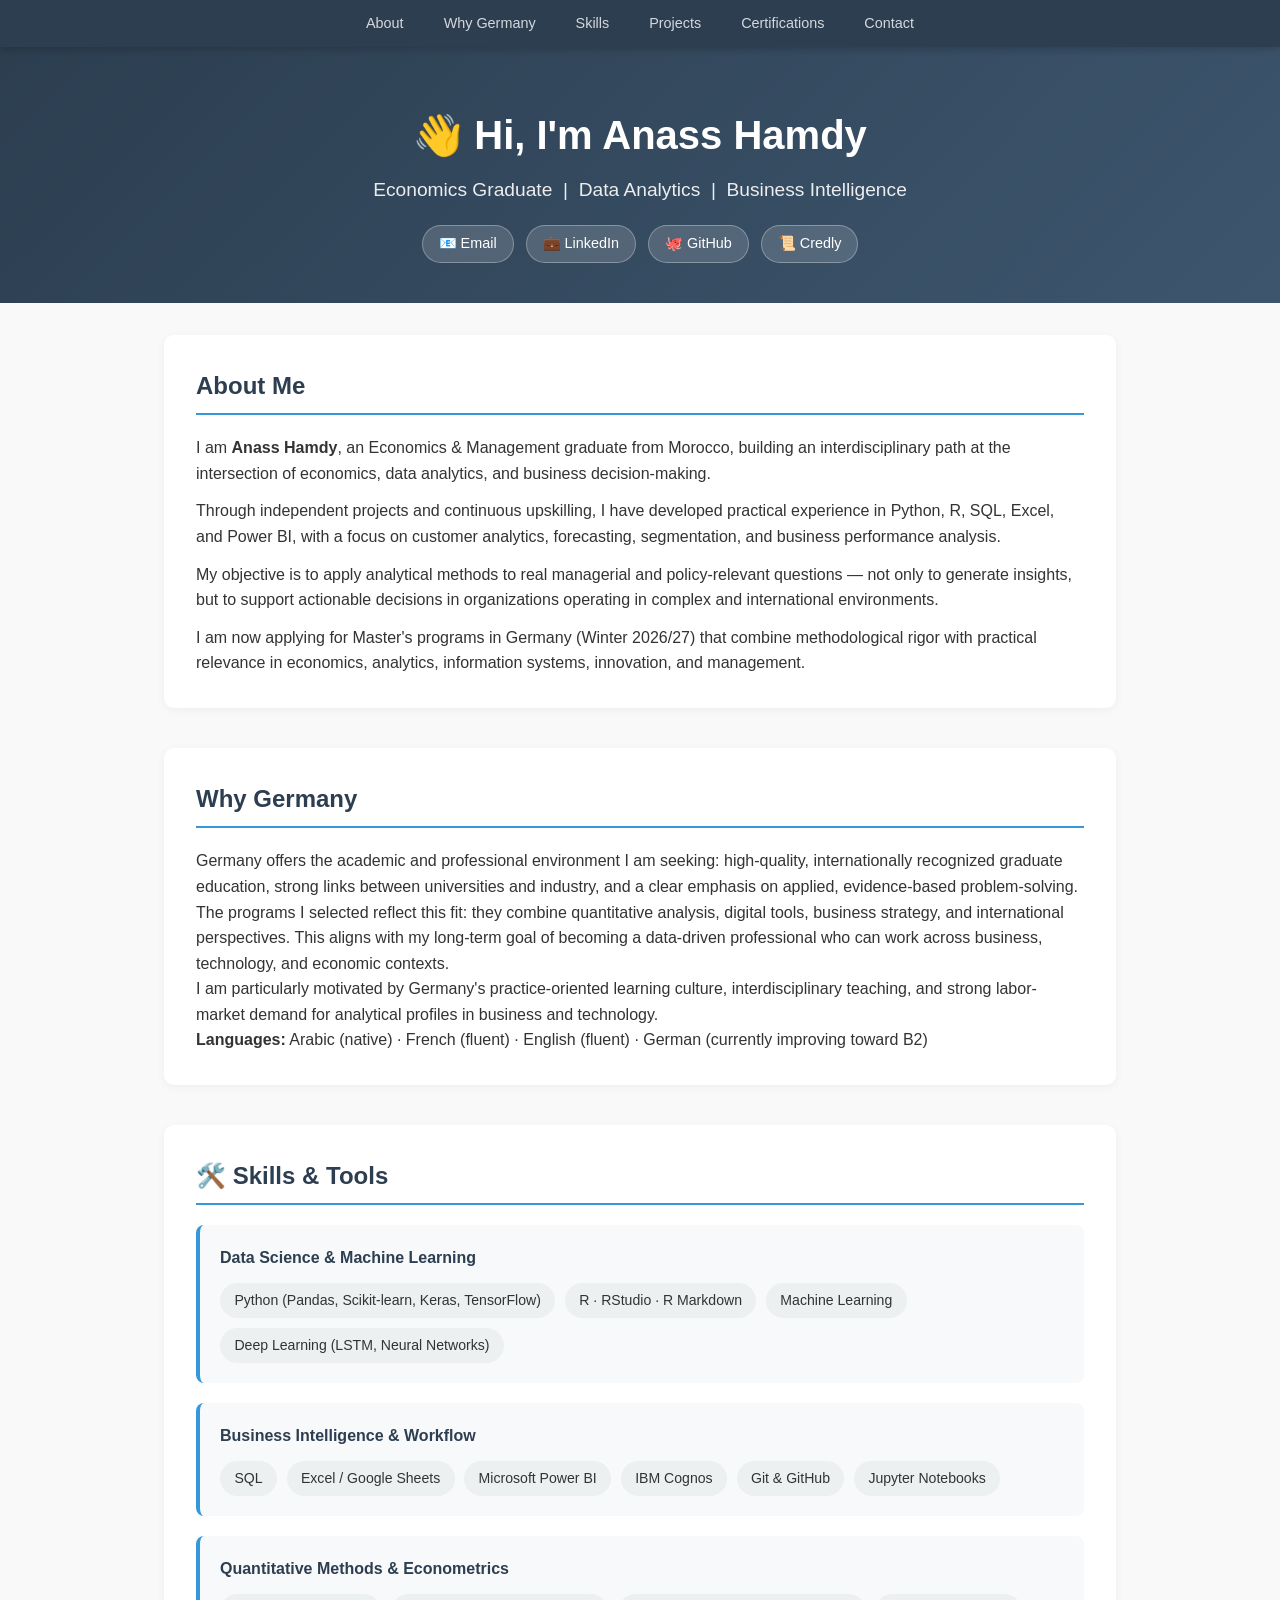
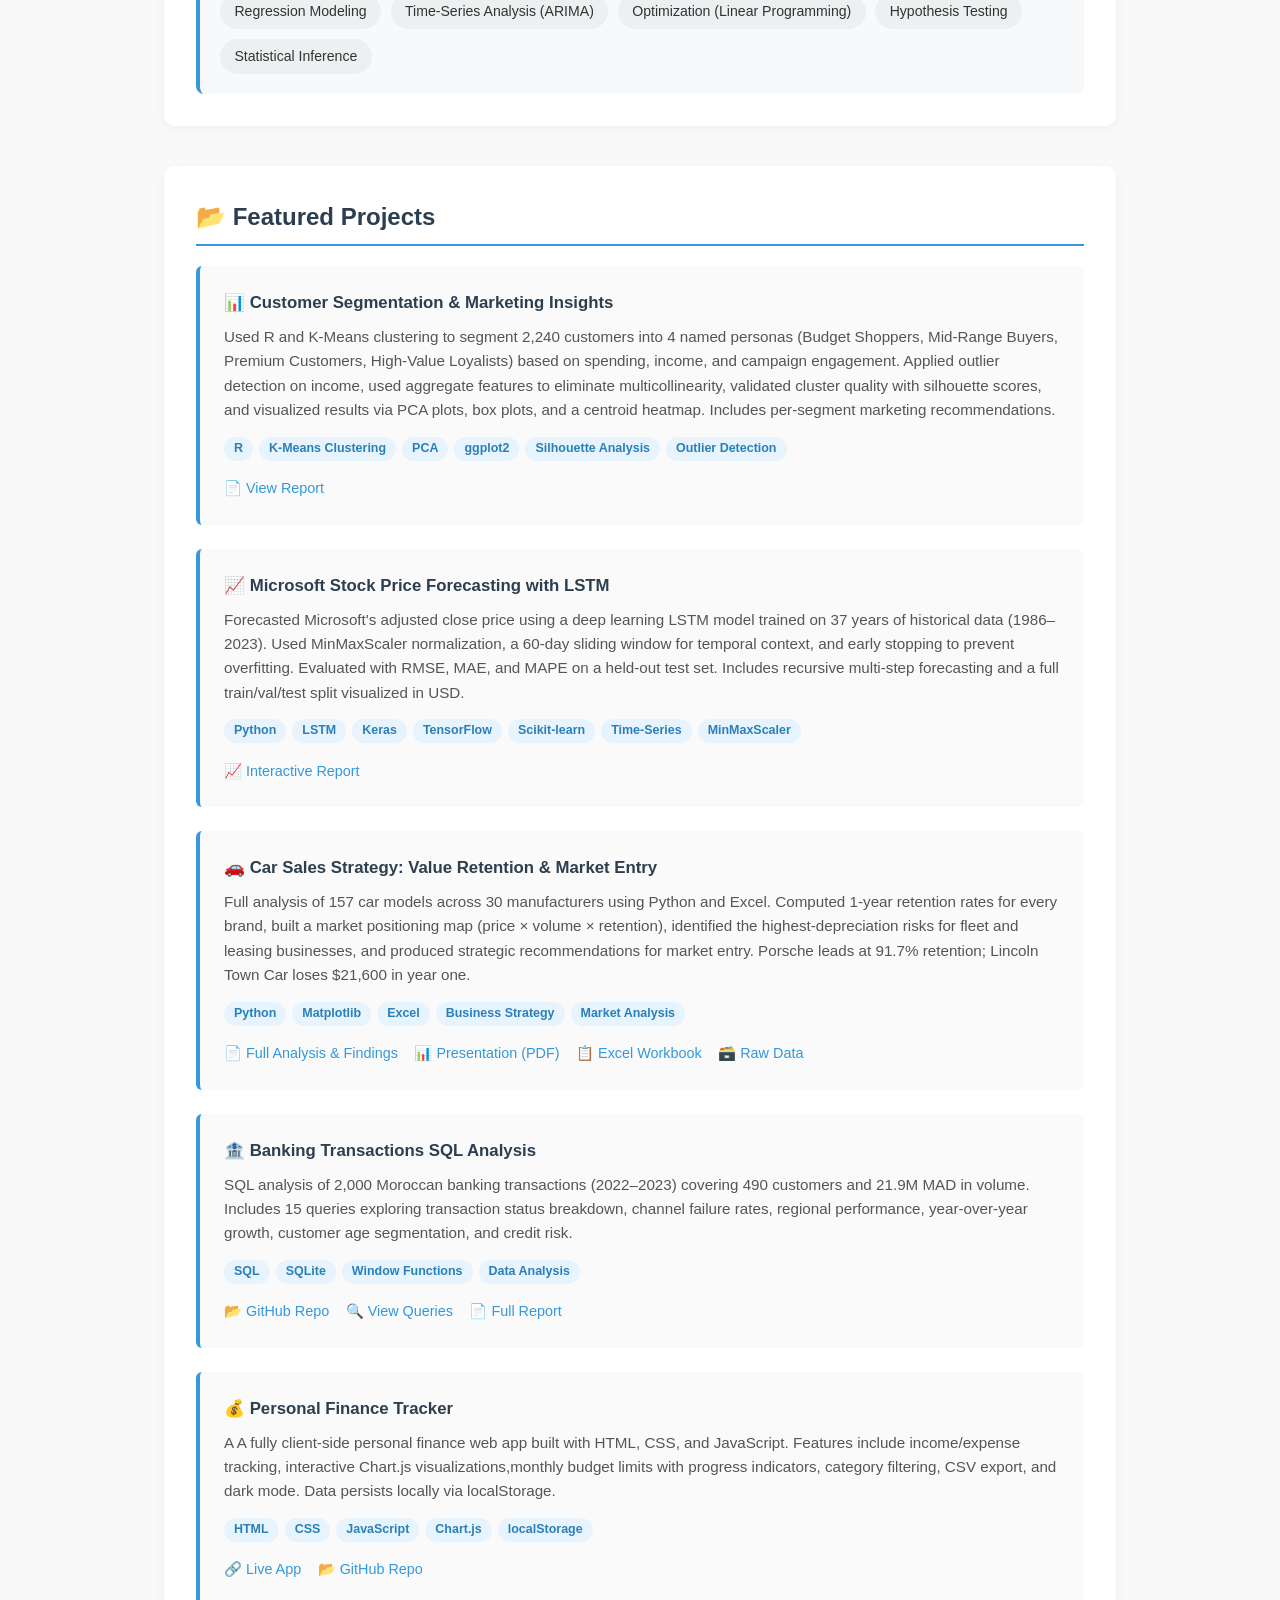
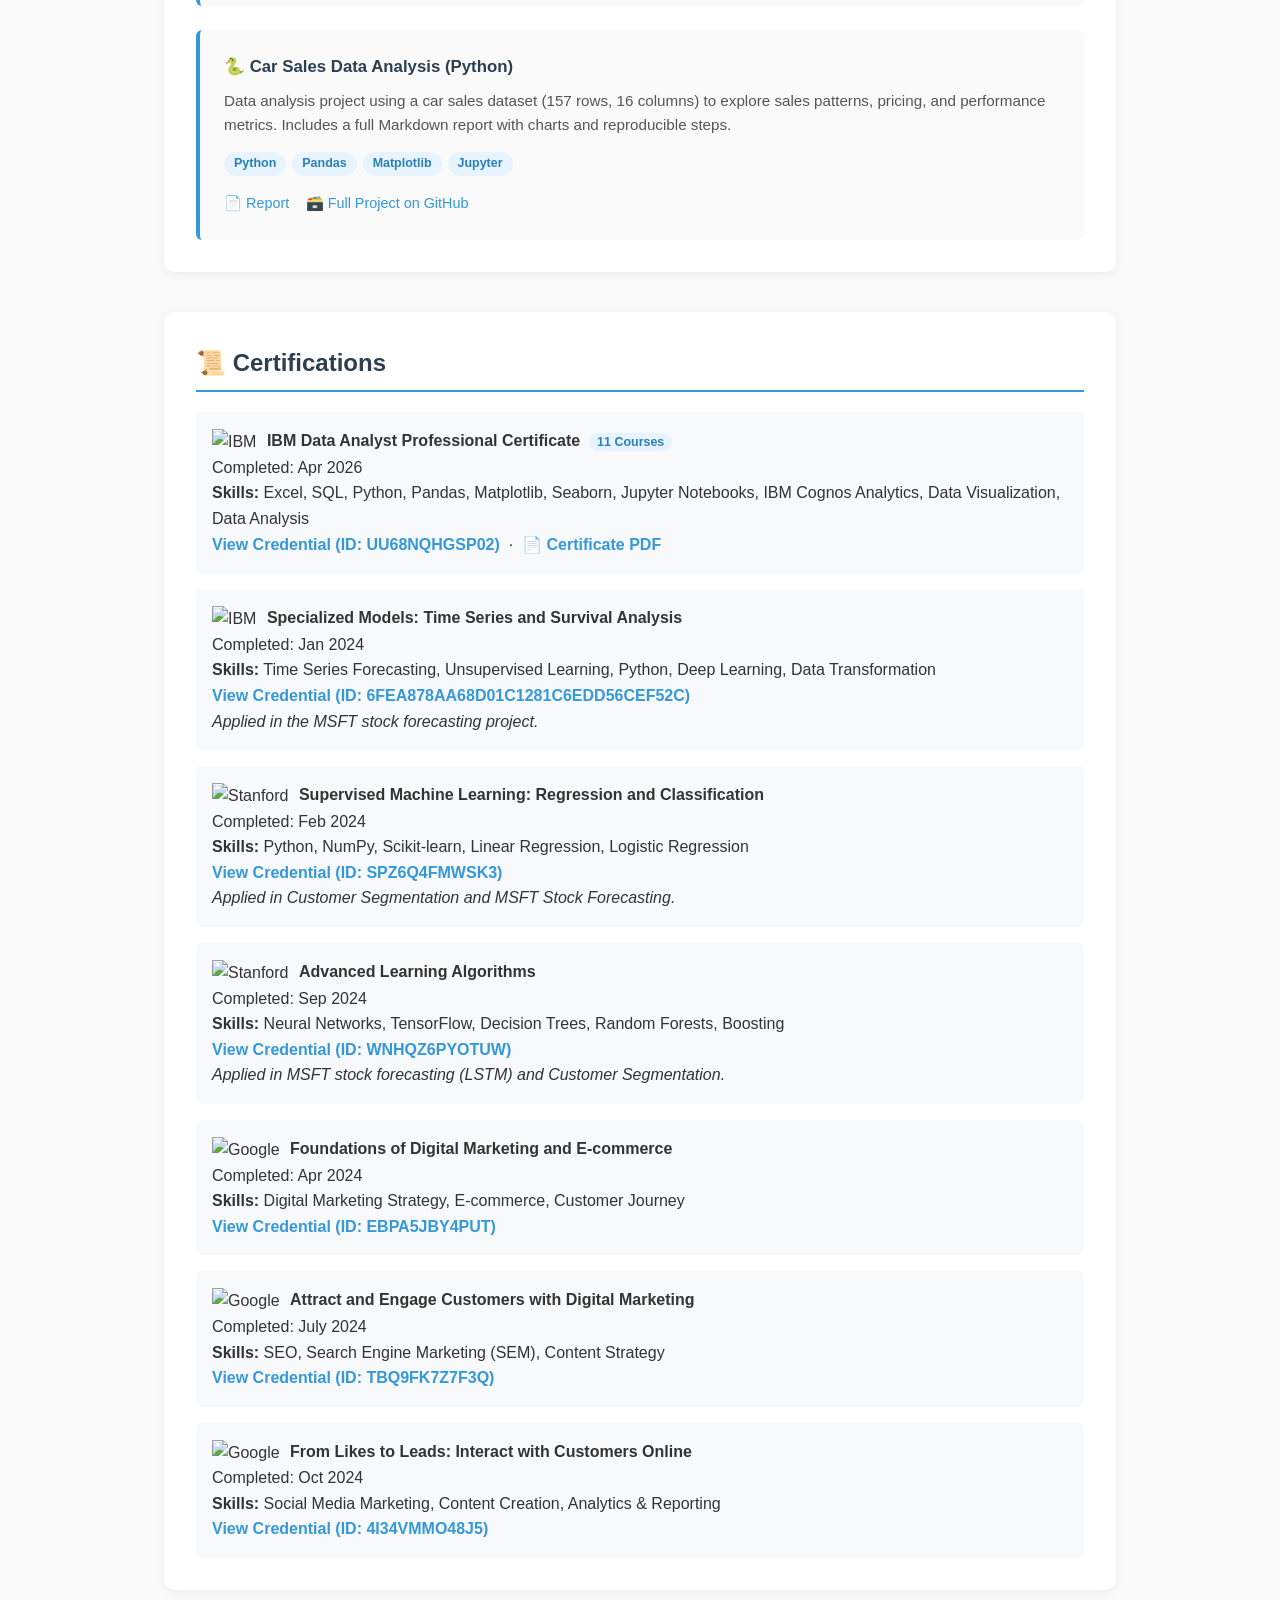
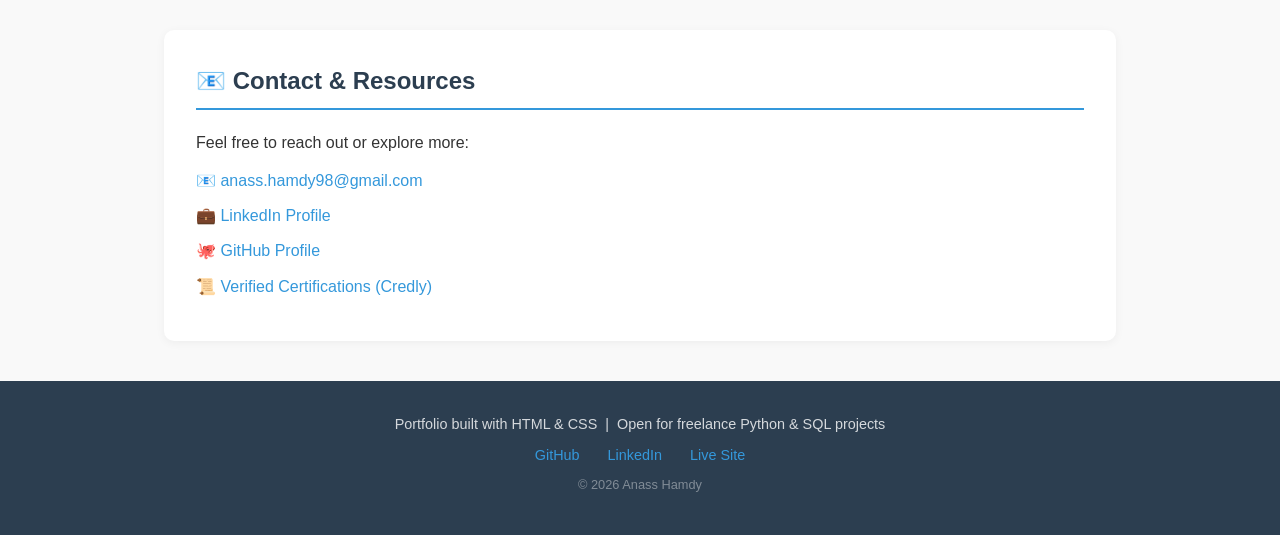
==== commit 41ec65fd: "Update index.html" ====
--- a/index.html
+++ b/index.html
@@ -376,7 +376,7 @@
 
       <div class="project-card">
         <h3>💰 Personal Finance Tracker</h3>
-        <p>A fully client-side personal finance web app. Features income & expense tracking, live balance summary, monthly bar charts, expense breakdown donut chart, monthly budget limits with progress bars, date range filtering, CSV export, and dark mode. No backend — data persists in localStorage.</p>
+        <p>A A fully client-side personal finance web app built with HTML, CSS, and JavaScript. Features include income/expense tracking, interactive Chart.js visualizations,monthly budget limits with progress indicators, category filtering, CSV export, and dark mode. Data persists locally via localStorage.</p>
         <div class="tech-tags">
           <span class="tech-tag">HTML</span>
           <span class="tech-tag">CSS</span>
@@ -385,8 +385,8 @@
           <span class="tech-tag">localStorage</span>
         </div>
         <div class="project-links">
-          <a href="https://anass2024.github.io/finance-tracker/" target="_blank">🔗 Live App</a>
-          <a href="https://github.com/Anass2024/finance-tracker" target="_blank">📂 GitHub Repo</a>
+          <a href="https://anass2024.github.io/anass24.github.io/finance-tracker/" target="_blank">🔗 Live App</a>
+          <a href="https://github.com/Anass2024/anass24.github.io/tree/main/finance-tracker" target="_blank">📂 GitHub Repo</a>
         </div>
       </div>
 
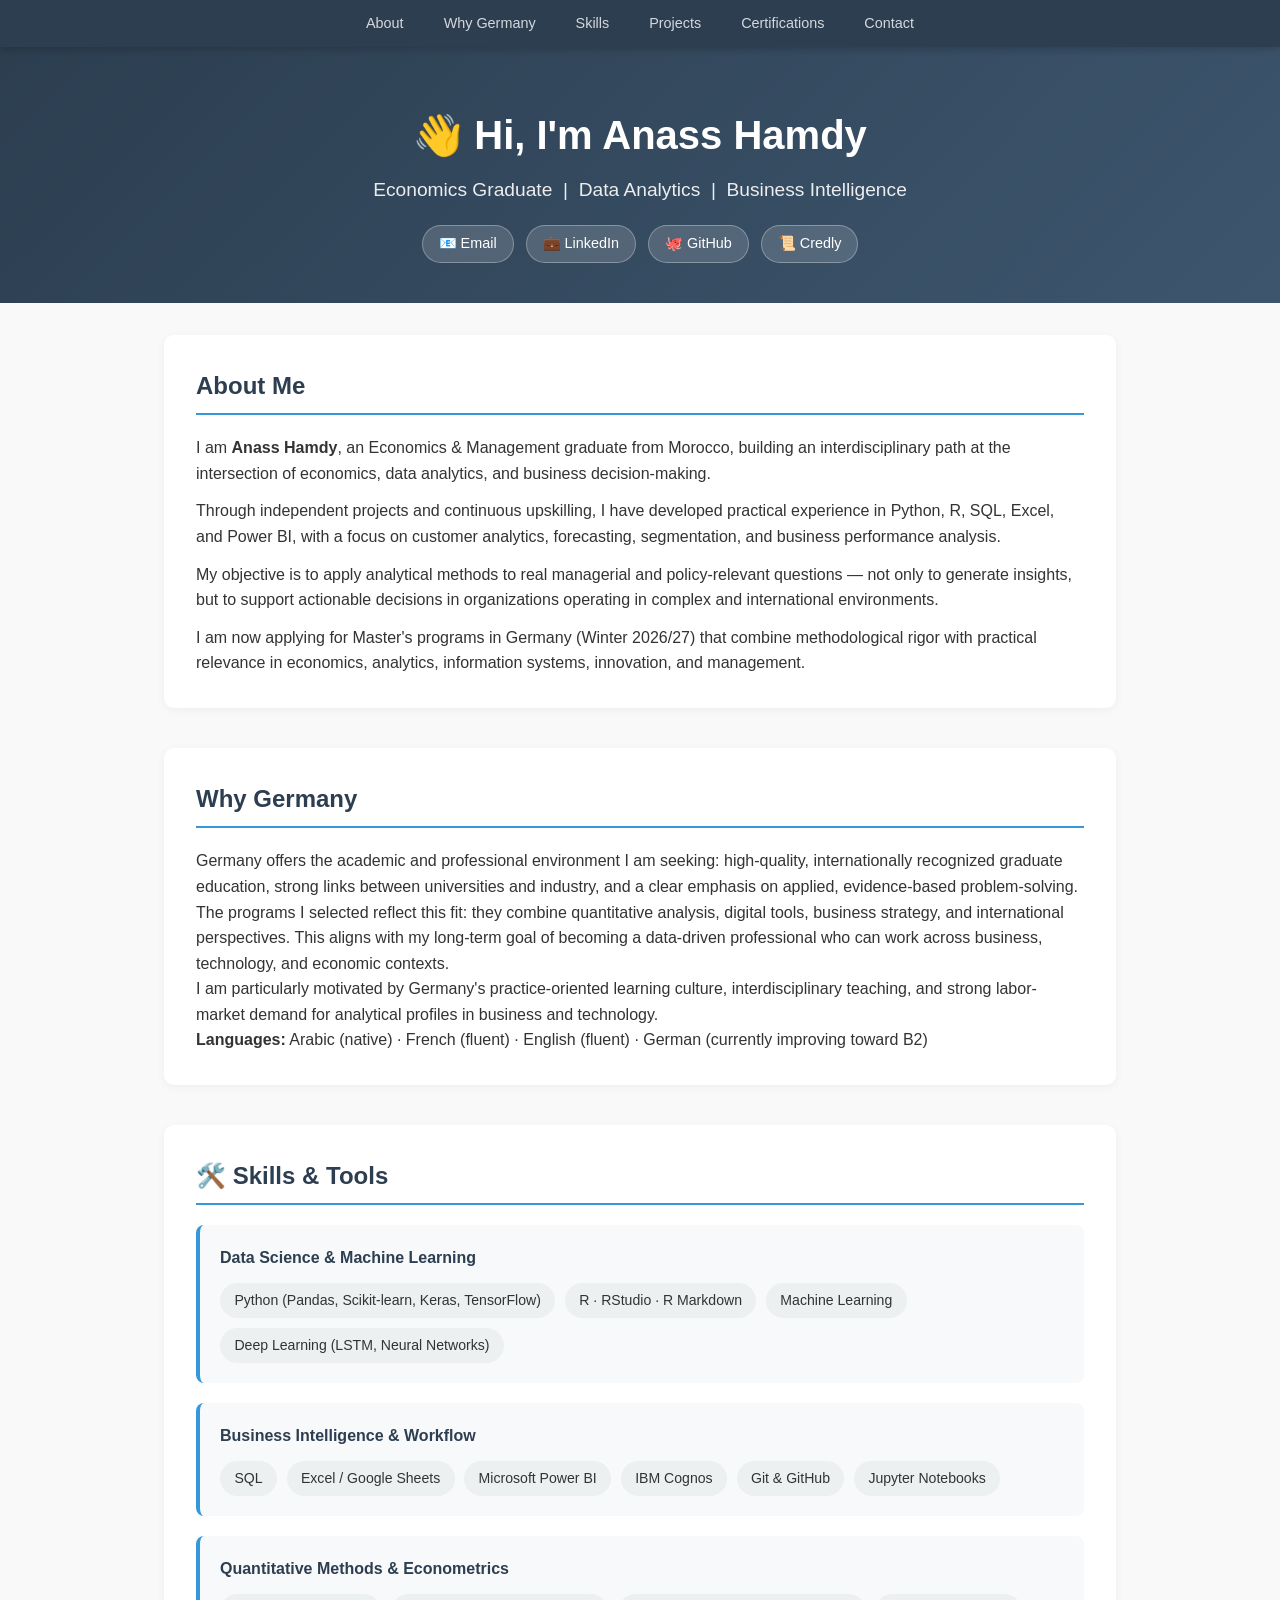
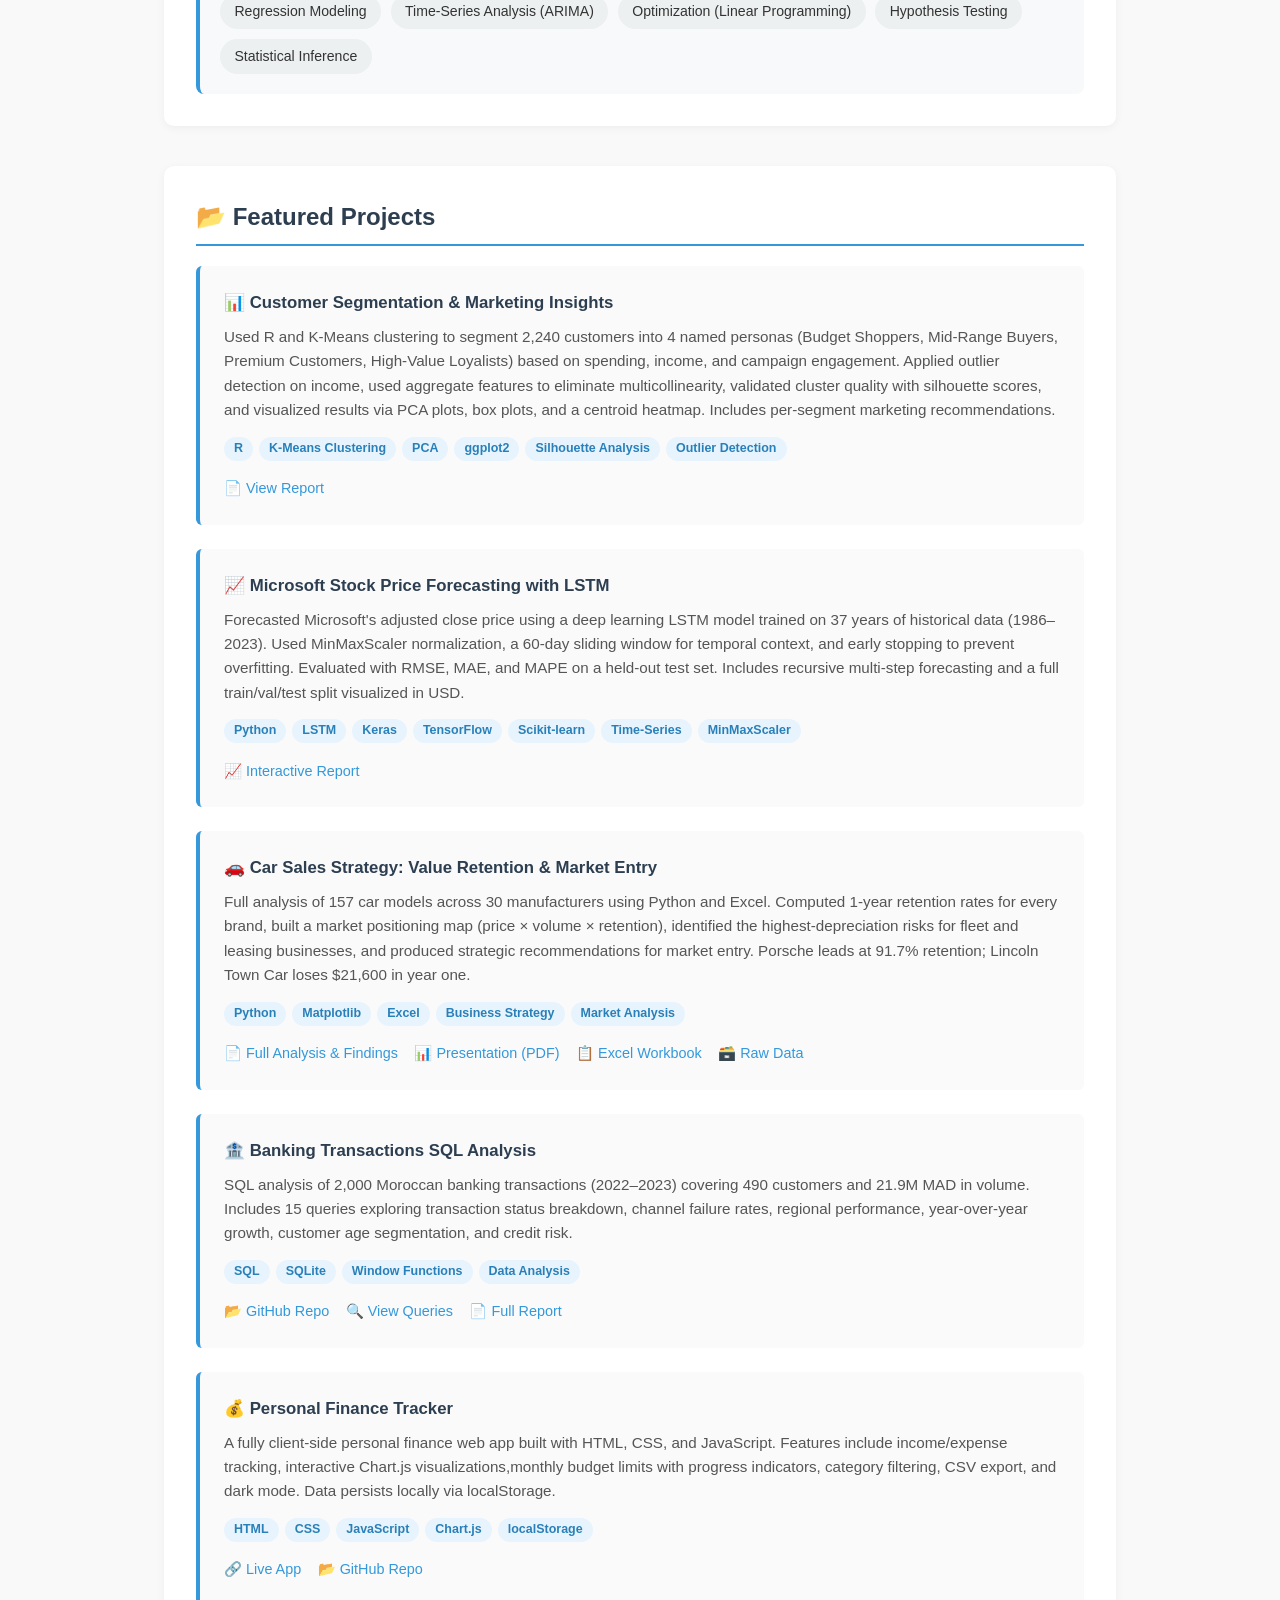
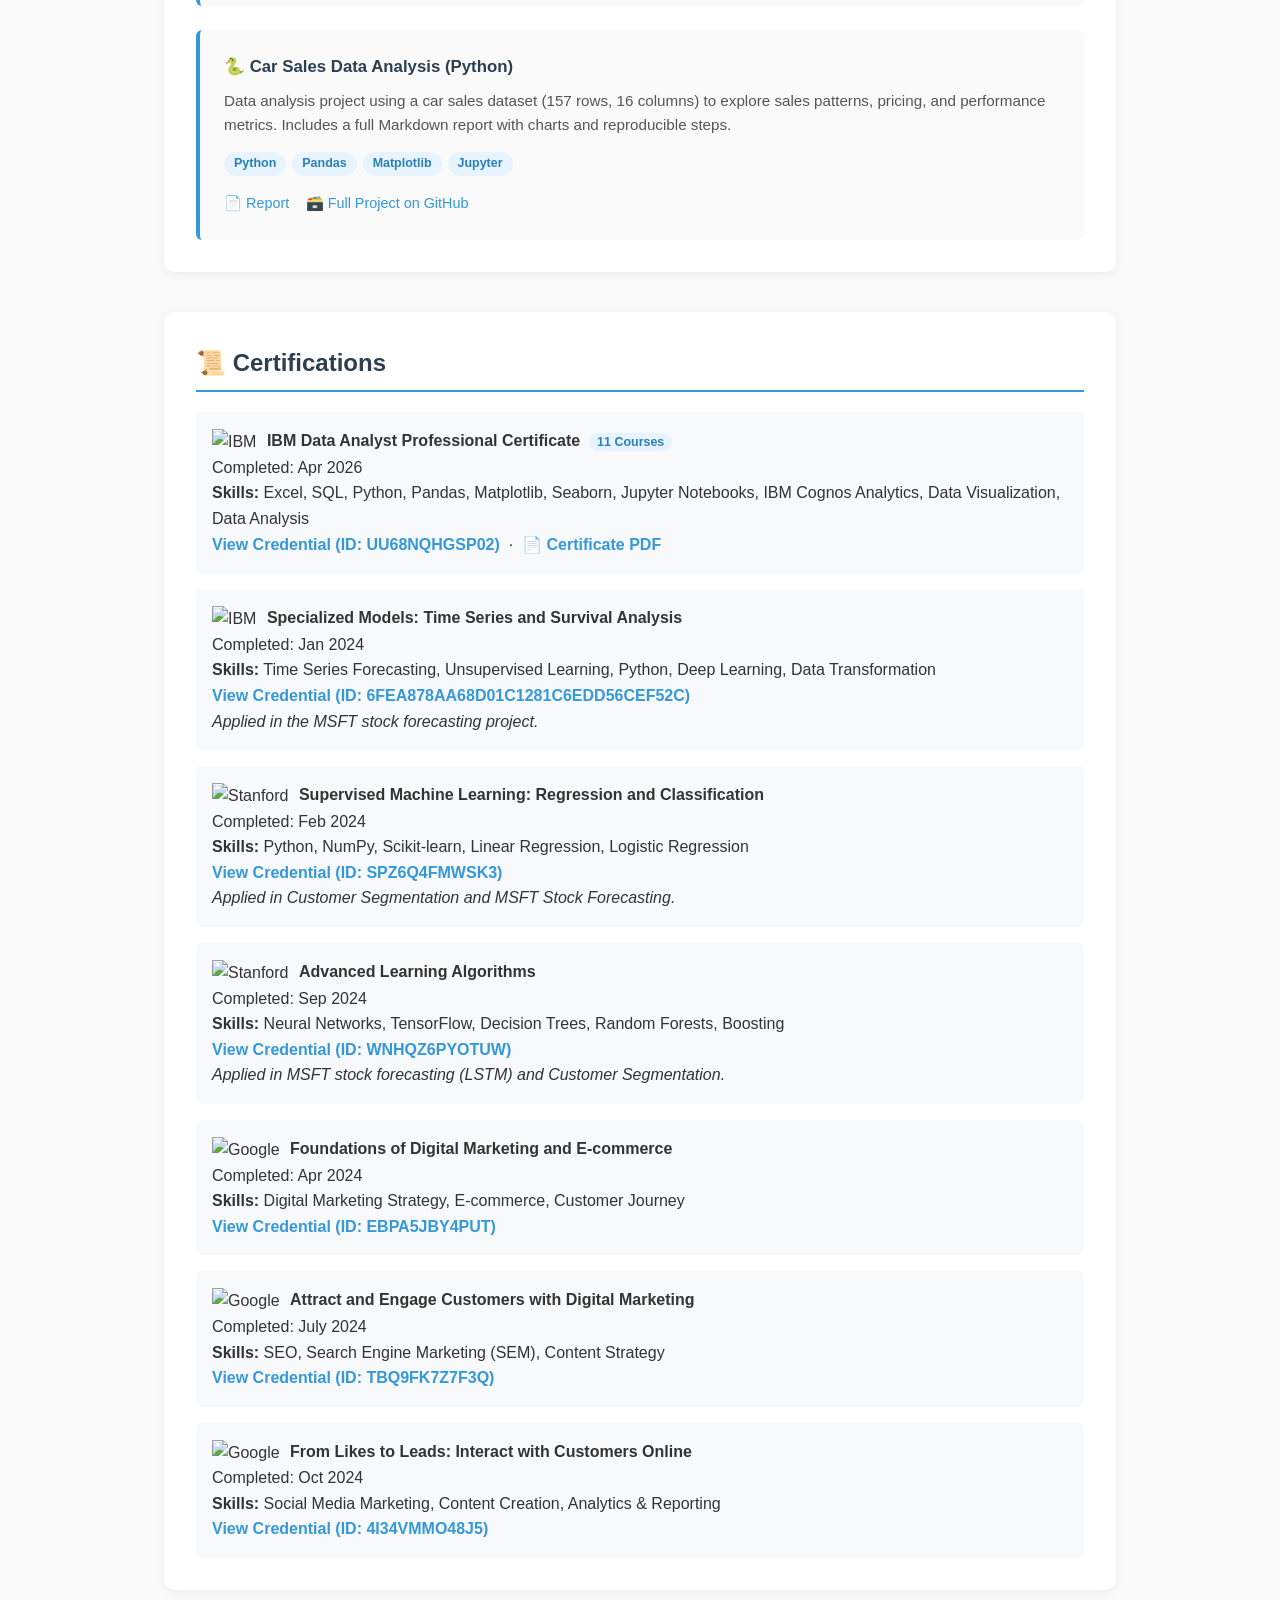
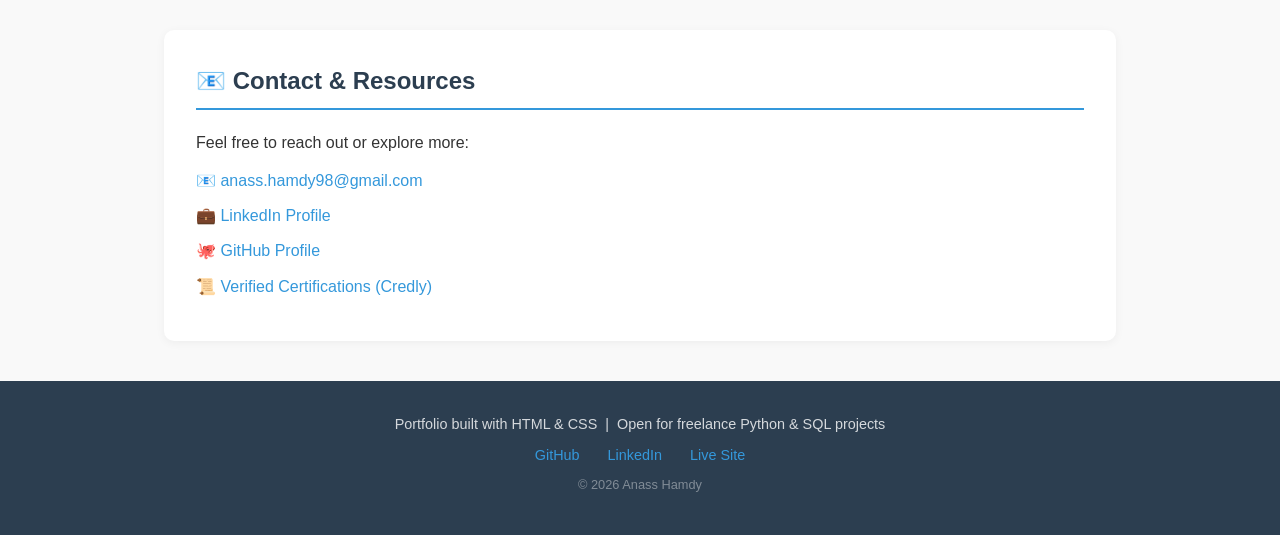
==== commit baa7c322: "Fix typo in project description" ====
--- a/index.html
+++ b/index.html
@@ -376,7 +376,7 @@
 
       <div class="project-card">
         <h3>💰 Personal Finance Tracker</h3>
-        <p>A A fully client-side personal finance web app built with HTML, CSS, and JavaScript. Features include income/expense tracking, interactive Chart.js visualizations,monthly budget limits with progress indicators, category filtering, CSV export, and dark mode. Data persists locally via localStorage.</p>
+        <p>A fully client-side personal finance web app built with HTML, CSS, and JavaScript. Features include income/expense tracking, interactive Chart.js visualizations,monthly budget limits with progress indicators, category filtering, CSV export, and dark mode. Data persists locally via localStorage.</p>
         <div class="tech-tags">
           <span class="tech-tag">HTML</span>
           <span class="tech-tag">CSS</span>
